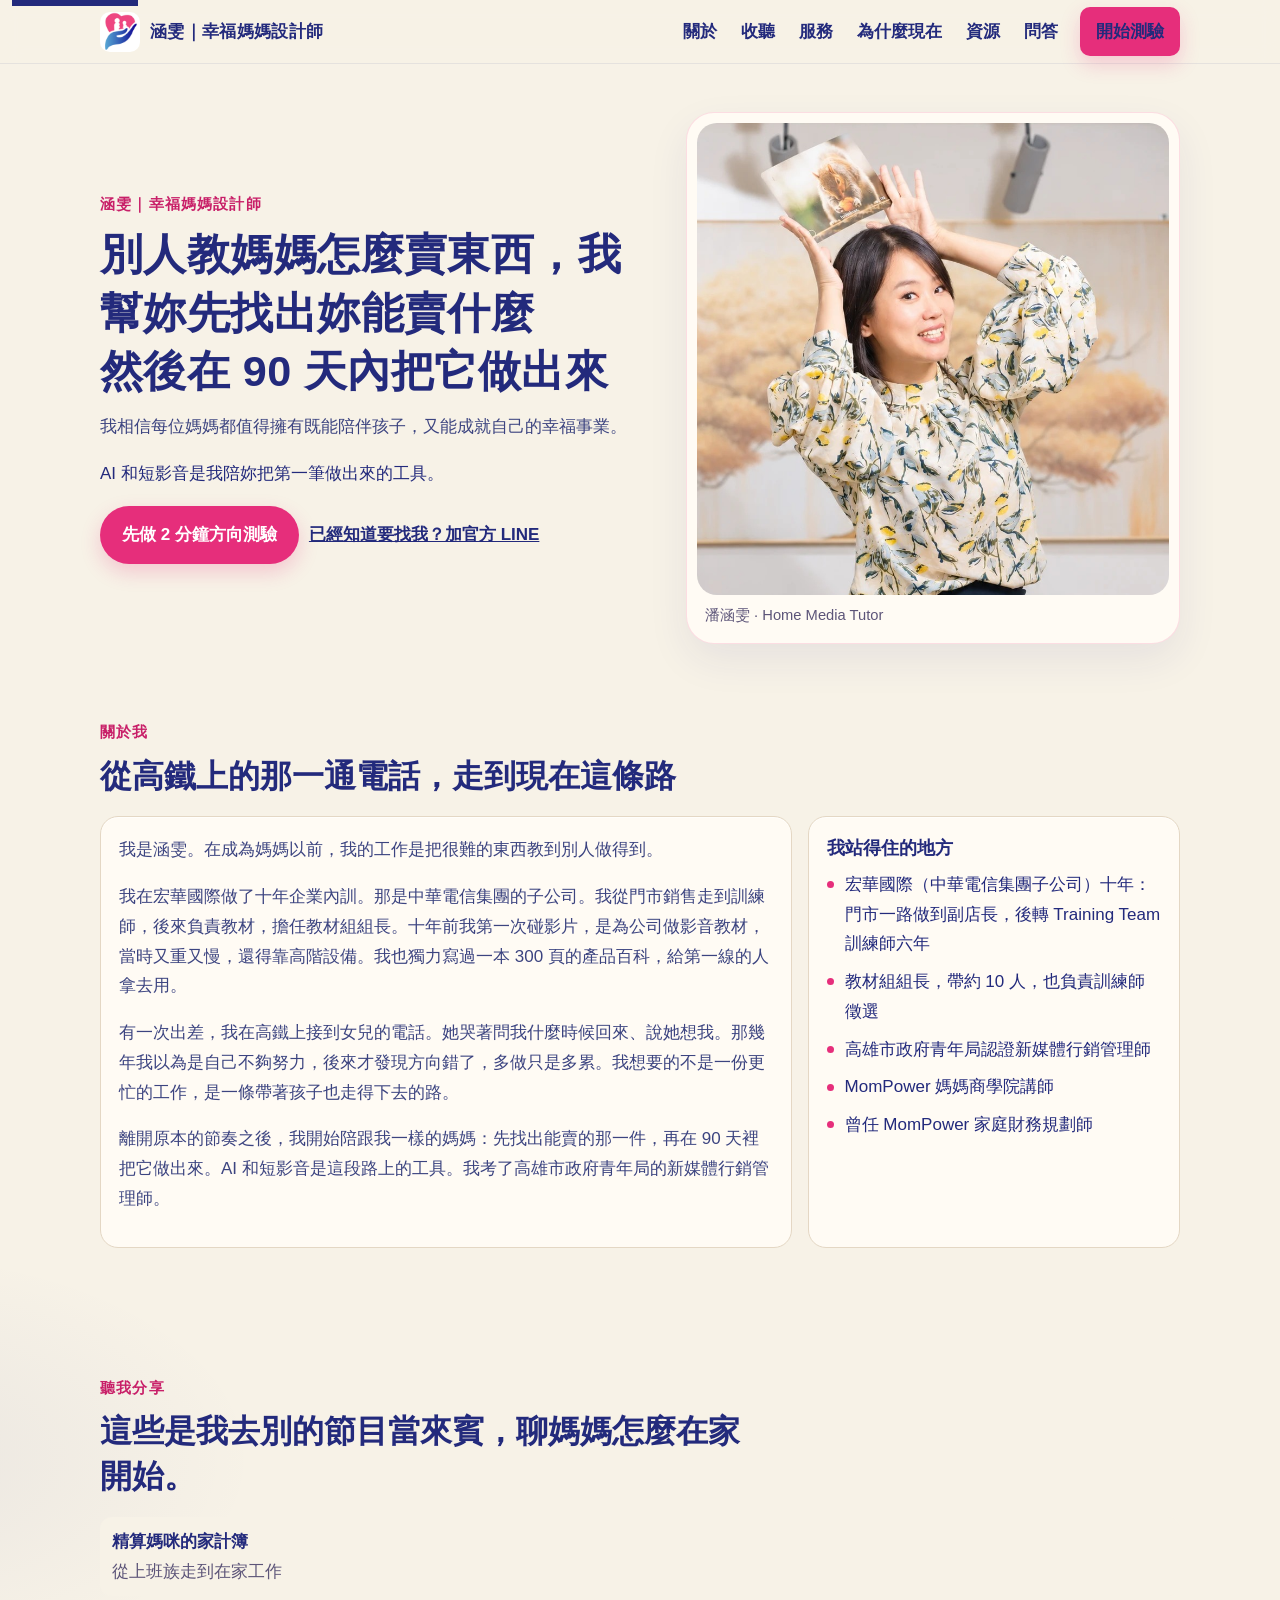
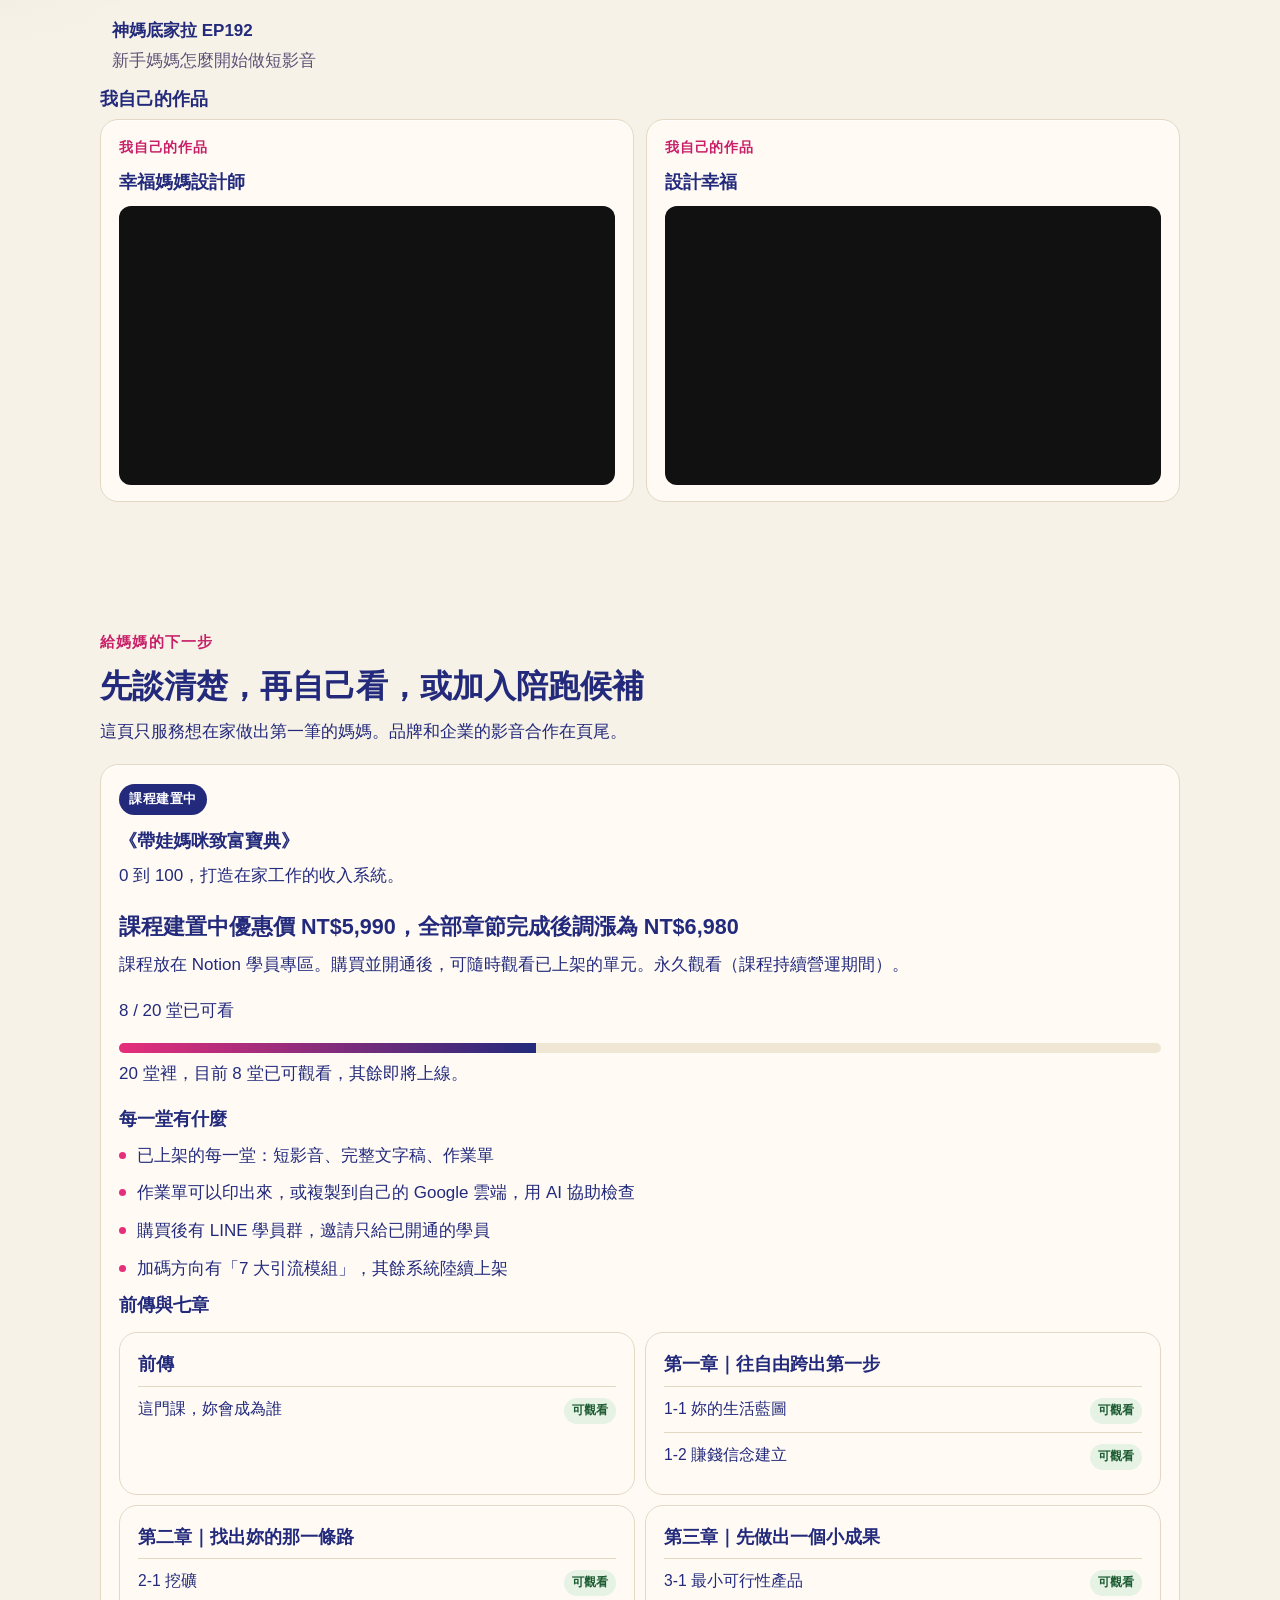
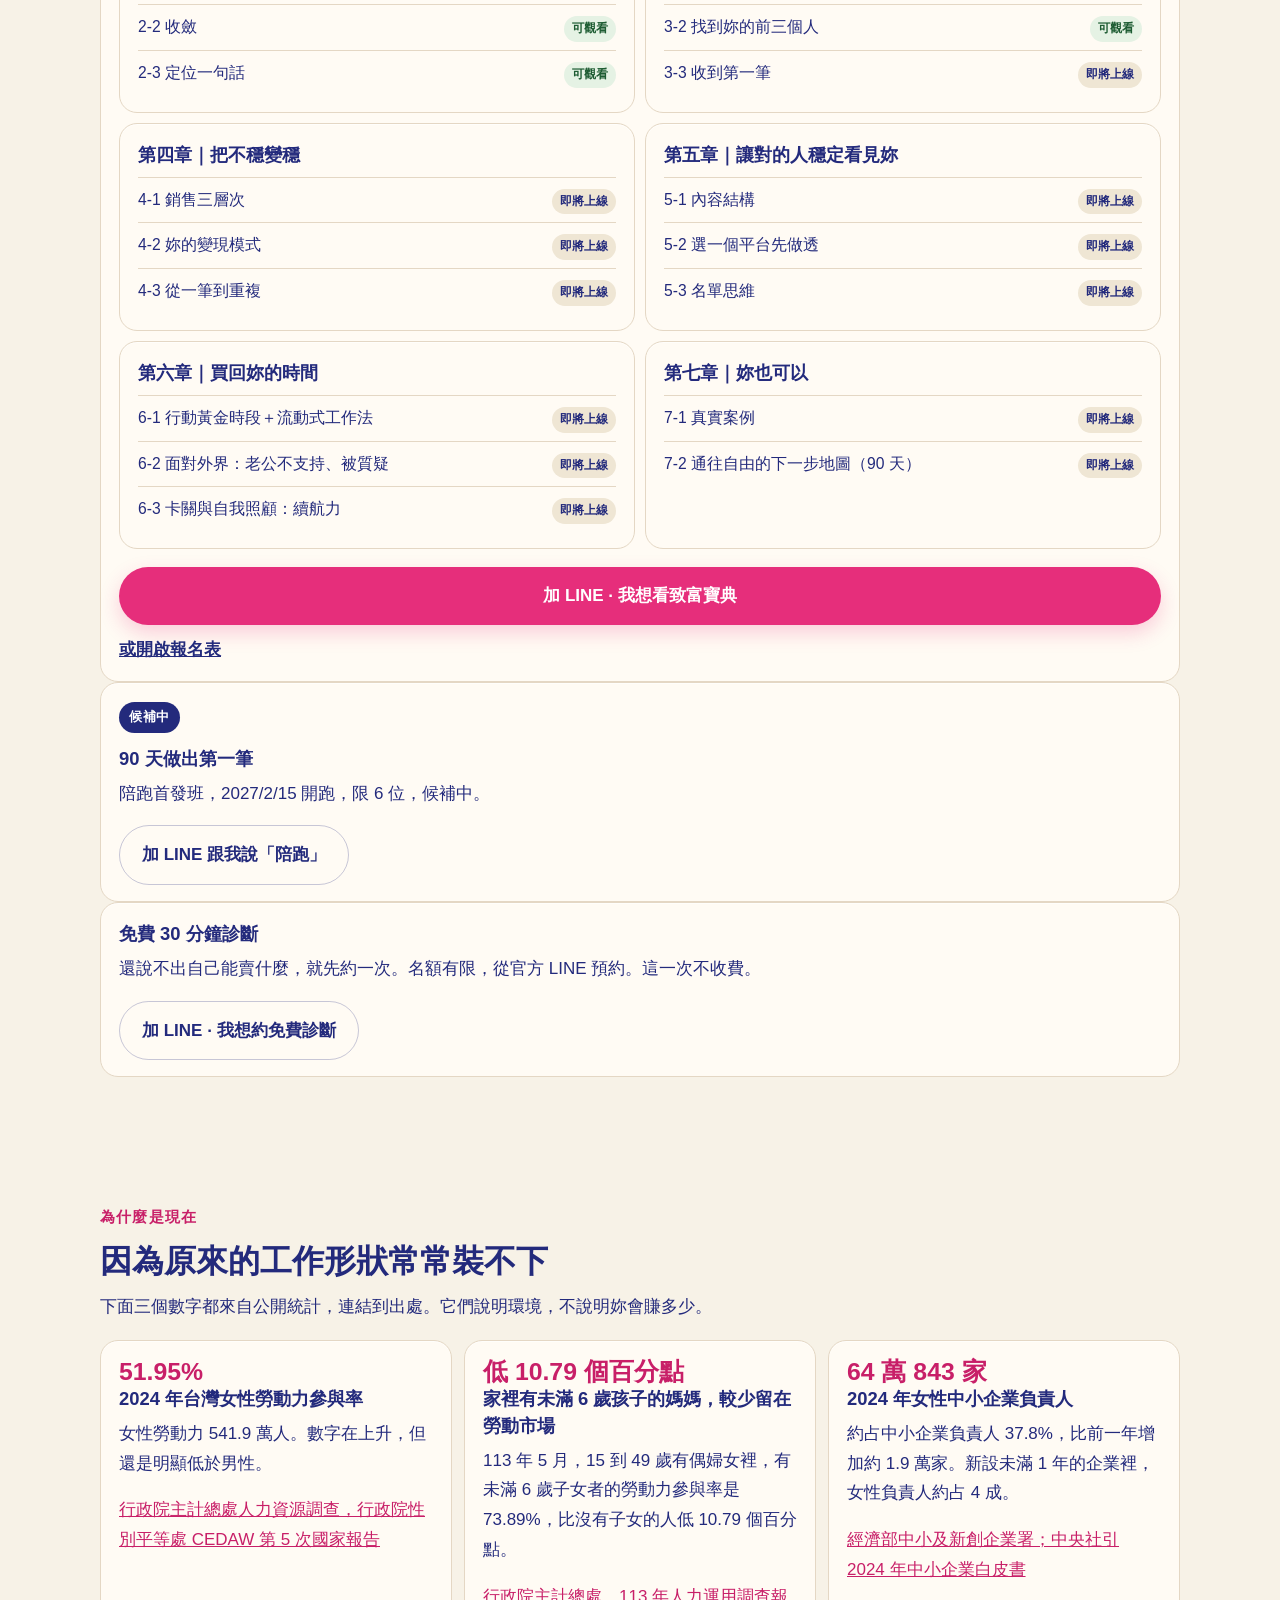
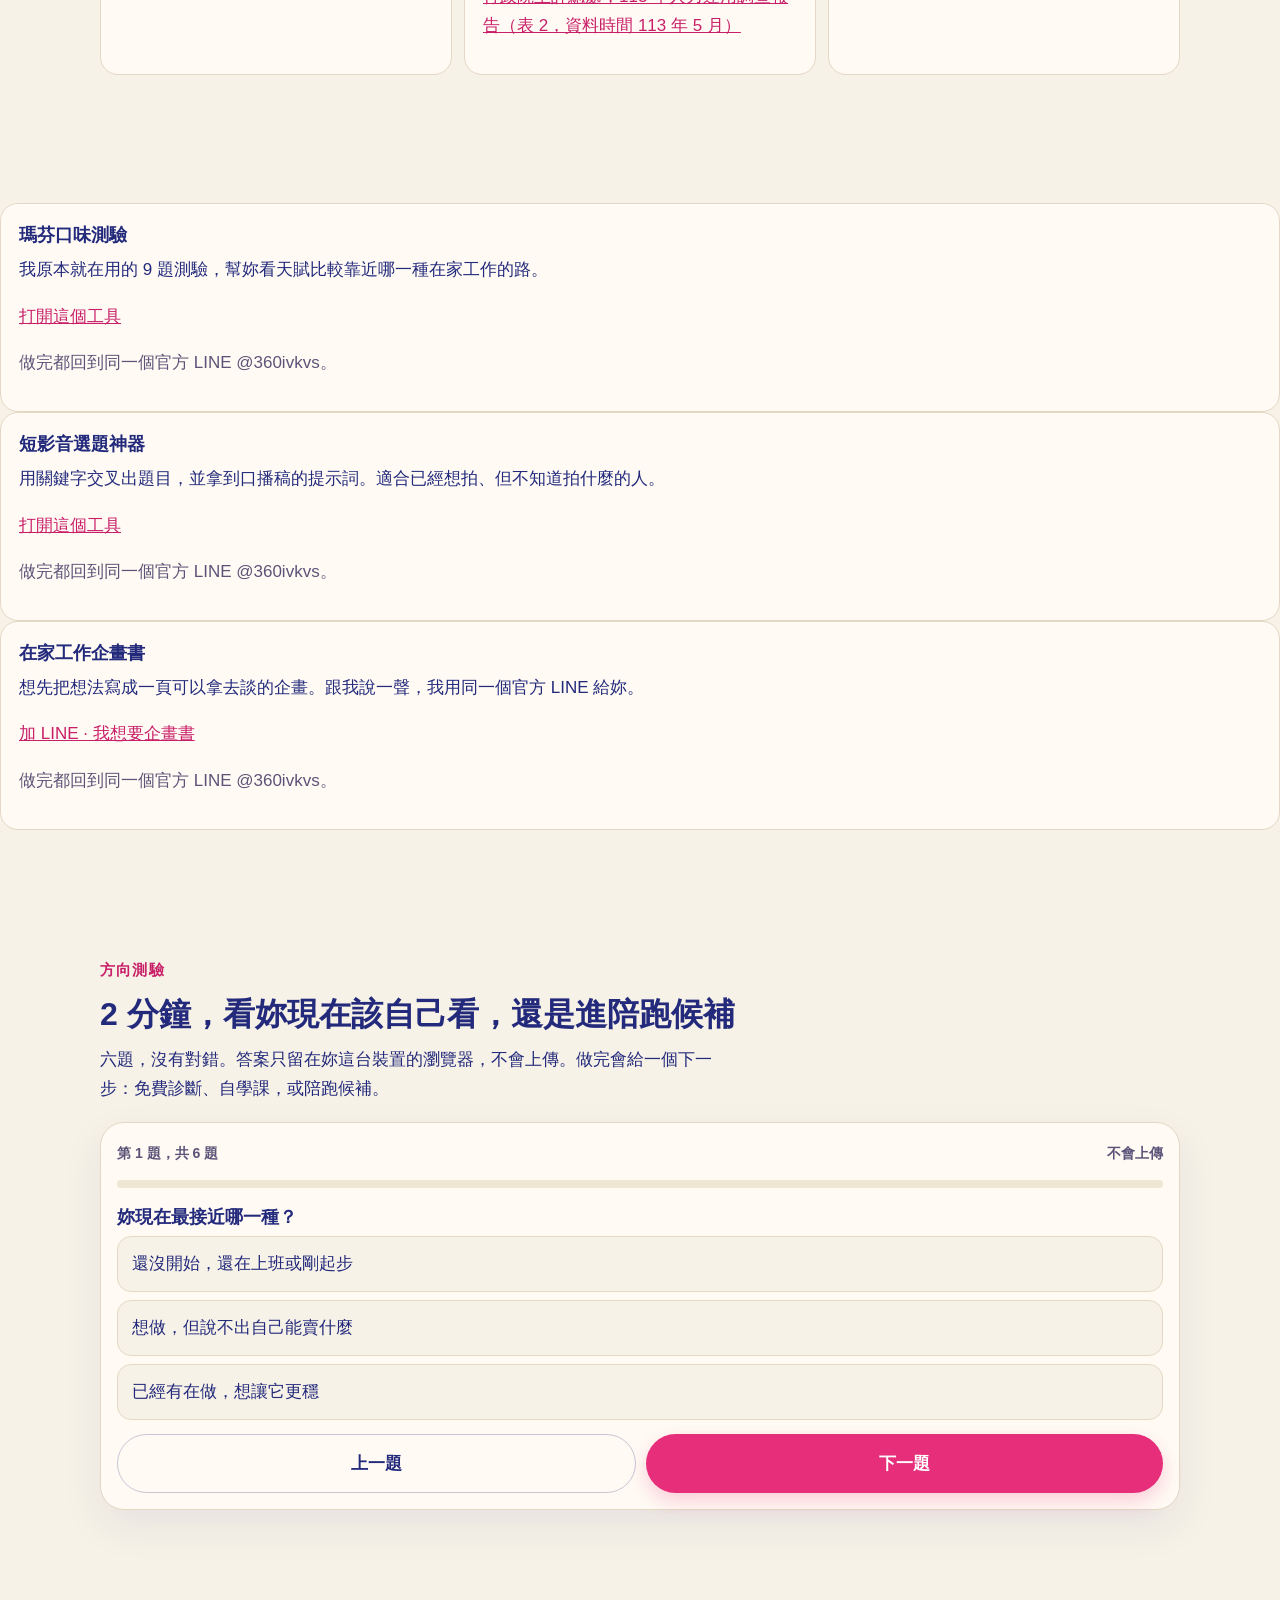
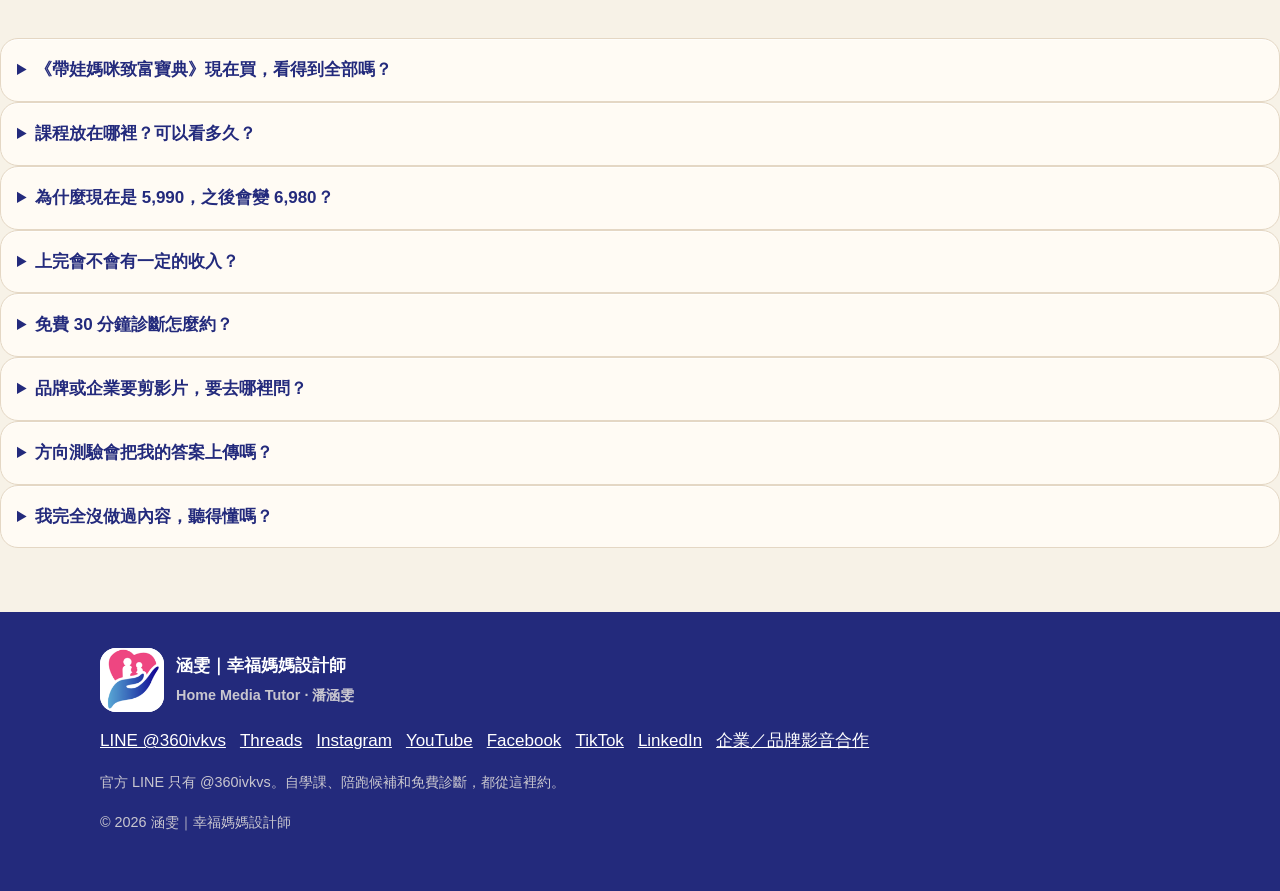
==== index.html @ 21fc1e80 "依涵雯 11/23 定稿修改首頁與 b2b 頁" ====
<!DOCTYPE html>
<html lang="zh-Hant-TW">
<head>
  <meta charset="UTF-8">
  <meta name="viewport" content="width=device-width, initial-scale=1">
  <title>涵雯｜幸福媽媽設計師 · Home Media Tutor</title>
  <meta name="description" content="別人教媽媽怎麼賣東西，我幫妳先找出妳能賣什麼，然後在 90 天內把它做出來。先做方向測驗，再加官方 LINE @360ivkvs。">
  <meta name="theme-color" content="#F7F2E7">
  <link rel="canonical" href="https://hanwen119.github.io/">
  <link rel="icon" href="./favicon.png" type="image/png">
  <link rel="preload" as="image" href="./photos/home-hero.jpg">
  <meta property="og:type" content="website">
  <meta property="og:locale" content="zh_TW">
  <meta property="og:url" content="https://hanwen119.github.io/">
  <meta property="og:title" content="涵雯｜幸福媽媽設計師">
  <meta property="og:description" content="別人教媽媽怎麼賣東西，我幫妳先找出妳能賣什麼，然後在 90 天內把它做出來。">
  <meta property="og:image" content="https://hanwen119.github.io/photos/home-hero.jpg">
  <meta name="twitter:card" content="summary_large_image">
  <meta name="twitter:title" content="涵雯｜幸福媽媽設計師">
  <meta name="twitter:description" content="幫媽媽找出能賣的那一件，並在 90 天內做出來。先做方向測驗。">
  <meta name="twitter:image" content="https://hanwen119.github.io/photos/home-hero.jpg">
  <script type="application/ld+json">
  {
    "@context": "https://schema.org",
    "@type": "Person",
    "name": "潘涵雯",
    "alternateName": ["涵雯", "幸福媽媽設計師", "Home Media Tutor"],
    "jobTitle": "幸福媽媽設計師",
        "description": "幫媽媽找出能賣的那一件，並在 90 天內做出來。",
    "url": "https://hanwen119.github.io/",
    "image": "https://hanwen119.github.io/photos/home-hero.jpg",
    "sameAs": [
      "https://www.threads.net/@homemediatutor",
      "https://www.instagram.com/hanwen119/",
      "https://www.youtube.com/@HomeMediaTutor",
      "https://www.facebook.com/hanwen119",
      "https://www.tiktok.com/@homemediatutor",
      "https://page.line.me/360ivkvs"
    ]
  }
  </script>
  <script type="module" crossorigin src="./assets/main-1123.js"></script>
  <link rel="stylesheet" crossorigin href="./assets/main-1123.css">
</head>
<body>
  <a class="skip" href="#content">跳到主要內容</a>
  <header class="site-header">
    <div class="wrap">
      <a class="brand" href="#top">
        <img src="./logo.png" alt="" width="40" height="40">
        <span>涵雯｜幸福媽媽設計師</span>
      </a>
      <button class="nav-toggle" type="button" aria-expanded="false" aria-controls="nav">選單</button>
      <nav class="nav" id="nav" aria-label="主要">
        <a href="#about">關於</a>
        <a href="#listen">收聽</a>
        <a href="#services">服務</a>
        <a href="#why">為什麼現在</a>
        <a href="#resources">資源</a>
        <a href="#faq">問答</a>
        <a class="btn" href="#quiz">開始測驗</a>
      </nav>
    </div>
  </header>

  <main id="content">
    <section class="hero" id="top">
      <div class="wrap hero-grid">
        <div>
          <p class="eyebrow">涵雯｜幸福媽媽設計師</p>
          <h1 data-bind="hero.lockedLine"><span class="h1-line">別人教媽媽怎麼賣東西，我幫妳先找出妳能賣什麼</span><span class="h1-line">然後在 90 天內把它做出來</span></h1>
          <p class="lede" data-bind="hero.subline">我相信每位媽媽都值得擁有既能陪伴孩子，又能成就自己的幸福事業。</p>
          <p data-bind="hero.support">AI 和短影音是我陪妳把第一筆做出來的工具。</p>
          <div class="hero-actions">
            <a class="btn" href="#quiz">先做 2 分鐘方向測驗</a>
            <a class="text-link" href="https://lin.ee/w7ZDO7f">已經知道要找我？加官方 LINE</a>
          </div>
        </div>
        <figure class="portrait-frame">
          <div class="portrait-crop"><img src="./photos/home-hero.jpg" width="1121" height="1403" alt="潘涵雯，穿花襯衫，笑著把卡片舉在頭上" fetchpriority="high"></div>
          <figcaption>潘涵雯 · Home Media Tutor</figcaption>
        </figure>
      </div>
    </section>

    <section id="about">
      <div class="wrap">
        <div class="section-head">
          <p class="eyebrow">關於我</p>
          <h2>從高鐵上的那一通電話，走到現在這條路</h2>
        </div>
        <div class="about-grid">
          <div class="card story">
            <p>我是涵雯。在成為媽媽以前，我的工作是把很難的東西教到別人做得到。</p>
            <p>我在宏華國際做了十年企業內訓。那是中華電信集團的子公司。我從門市銷售走到訓練師，後來負責教材，擔任教材組組長。十年前我第一次碰影片，是為公司做影音教材，當時又重又慢，還得靠高階設備。我也獨力寫過一本 300 頁的產品百科，給第一線的人拿去用。</p>
            <p>有一次出差，我在高鐵上接到女兒的電話。她哭著問我什麼時候回來、說她想我。那幾年我以為是自己不夠努力，後來才發現方向錯了，多做只是多累。我想要的不是一份更忙的工作，是一條帶著孩子也走得下去的路。</p>
            <p>離開原本的節奏之後，我開始陪跟我一樣的媽媽：先找出能賣的那一件，再在 90 天裡把它做出來。AI 和短影音是這段路上的工具。我考了高雄市政府青年局的新媒體行銷管理師。</p>
          </div>
          <aside class="card">
            <h3>我站得住的地方</h3>
            <ul class="credential-list">
              <li>宏華國際（中華電信集團子公司）十年：門市一路做到副店長，後轉 Training Team 訓練師六年</li>
              <li>教材組組長，帶約 10 人，也負責訓練師徵選</li>
              <li>高雄市政府青年局認證新媒體行銷管理師</li>
              <li>MomPower 媽媽商學院講師</li>
              <li>曾任 MomPower 家庭財務規劃師</li>
            </ul>
          </aside>
        </div>
      </div>
    </section>

    <section id="listen">
      <div class="wrap">
        <div class="section-head">
          <p class="eyebrow">聽我分享</p>
          <h2 data-bind="media.lead">這些是我去別的節目當來賓，聊媽媽怎麼在家開始。</h2>
        </div>
        <div class="podcasts" id="listen-list"></div>
        <h3>我自己的作品</h3>
        <div class="quotes" id="own-videos"></div>
      </div>
    </section>

    <section id="services">
      <div class="wrap">
        <div class="section-head">
          <p class="eyebrow">給媽媽的下一步</p>
          <h2>先談清楚，再自己看，或加入陪跑候補</h2>
          <p>這頁只服務想在家做出第一筆的媽媽。品牌和企業的影音合作在頁尾。</p>
        </div>
        <div class="offers">
          <article class="offer" id="course">
            <p class="price-flag">課程建置中</p>
            <h3>《帶娃媽咪致富寶典》</h3>
            <p>0 到 100，打造在家工作的收入系統。</p>
            <p class="price" data-bind="course.priceNote">課程建置中優惠價 NT$5,990，全部章節完成後調漲為 NT$6,980</p>
            <p data-bind="course.delivery">課程放在 Notion 學員專區。購買並開通後，可隨時觀看已上架的單元。永久觀看（課程持續營運期間）。</p>
            <p data-progress-label>8 / 20 堂已可看</p>
            <div class="meter" aria-hidden="true"><span data-meter style="width:40%"></span></div>
            <p data-bind="course.progress">20 堂裡，目前 8 堂已可觀看，其餘即將上線。</p>
            <h3>每一堂有什麼</h3>
            <ul class="include-list" id="includes">
              <li>已上架的每一堂：短影音、完整文字稿、作業單</li>
              <li>作業單可以印出來，或複製到自己的 Google 雲端，用 AI 協助檢查</li>
              <li>購買後有 LINE 學員群，邀請只給已開通的學員</li>
              <li>加碼方向有「7 大引流模組」，其餘系統陸續上架</li>
            </ul>
            <h3>前傳與七章</h3>
            <div class="chapters" id="chapters"></div>
            <div class="stack">
              <a class="btn" id="course-buy" href="https://lin.ee/w7ZDO7f">加 LINE，跟我說「我想看致富寶典」</a>
              <a class="text-link" id="course-alt" href="https://docs.google.com/forms/d/e/1FAIpQLSek1wkaHJY-XT0y6FKBOaPRMRq6BW9n82QVJjo2J4FLcgoI0w/viewform" target="_blank" rel="noopener noreferrer">或開啟報名表</a>
            </div>
          </article>

          <div id="coaching-slot" hidden></div>
          <article class="offer" id="diagnosis">
            <h3>免費 30 分鐘診斷</h3>
            <p>還說不出自己能賣什麼，就先約一次。名額有限，從官方 LINE 預約。這一次不收費。</p>
            <a class="btn ghost" data-line-prompt="我想約免費診斷" data-line-text="label" href="https://lin.ee/w7ZDO7f">加 LINE，跟我說「我想約免費診斷」</a>
          </article>
        </div>

      </div>
    </section>

    <section id="why">
      <div class="wrap">
        <div class="section-head">
          <p class="eyebrow">為什麼是現在</p>
          <h2>因為原來的工作形狀常常裝不下</h2>
          <p>下面三個數字都來自公開統計，連結到出處。它們說明環境，不說明妳會賺多少。</p>
        </div>
        <div class="stats" id="stats"></div>
      </div>
    </section>

    <section id="resources">
      <div class="wrap">
        <div class="section-head">
          <p class="eyebrow">免費資源</p>
          <p>瑪芬測驗、選題神器和企畫書都可以用。做完都回到同一個官方 LINE @360ivkvs。</p>
        </div>
        <div class="resources" id="resources"></div>
      </div>
    </section>

    <section id="quiz">
      <div class="wrap">
        <div class="section-head">
          <p class="eyebrow">方向測驗</p>
          <h2>2 分鐘，看妳現在該自己看，還是進陪跑候補</h2>
          <p>六題，沒有對錯。答案只留在妳這台裝置的瀏覽器，不會上傳。做完會給一個下一步：免費診斷、自學課，或陪跑候補。</p>
        </div>
        <div class="quiz-card" id="quiz-app" aria-live="polite"></div>
      </div>
    </section>

    <section id="faq">
      <div class="wrap">
        <div class="section-head">
          <p class="eyebrow">問答</p>
          <h2>先把容易誤會的地方講清楚</h2>
        </div>
        <div class="grid" id="faq"></div>
      </div>
    </section>
  </main>

  <footer class="site-footer">
    <div class="wrap">
      <a class="footer-brand" href="#top">
        <img src="./logo.png" alt="Home Media Tutor 標誌" width="64" height="64">
        <span>涵雯｜幸福媽媽設計師<br><span class="fine">Home Media Tutor · 潘涵雯</span></span>
      </a>
      <div class="socials">
        <a href="https://lin.ee/w7ZDO7f">LINE @360ivkvs</a>
        <a href="https://www.threads.net/@homemediatutor">Threads</a>
        <a href="https://www.instagram.com/hanwen119/">Instagram</a>
        <a href="https://www.youtube.com/@HomeMediaTutor">YouTube</a>
        <a href="https://www.facebook.com/hanwen119">Facebook</a>
        <a href="https://www.tiktok.com/@homemediatutor">TikTok</a>
        <a href="https://www.linkedin.com/in/%E6%B6%B5%E9%9B%AF-%E6%BD%98-6135a2184">LinkedIn</a>
        <a href="./b2b.html">企業／品牌影音合作</a>
      </div>
      <p class="fine">官方 LINE 只有 @360ivkvs。自學課、陪跑候補和免費診斷，都從這裡約。</p>
      <p class="fine">© <span id="year">2026</span> 涵雯｜幸福媽媽設計師</p>
    </div>
  </footer>

  <div class="dock" hidden>
    <a class="btn full" href="#quiz">先做 2 分鐘方向測驗</a>
    <a class="mini text-link" href="https://lin.ee/w7ZDO7f">或直接加官方 LINE</a>
  </div>
</body>
</html>
---- assets/main-1123.css ----
:root {
  --bg: #f7f2e7;
  --bg-deep: #efe6d4;
  --card: #fffbf4;
  --ink: #232a7c;
  --ink-soft: #3c4480;
  --muted: #5c5478;
  --pink: #e62e7b;
  --pink-deep: #c81f68;
  --blush: #f8e4ec;
  --line: #e4d7c4;
  --navy: #232a7c;
  --white: #fffdf9;
  --shadow: 0 16px 40px rgba(35, 42, 124, 0.08);
  --radius: 18px;
  --header: 64px;
  --max: 1080px;
  --font:
    "PingFang TC", "PingFang SC", "Noto Sans TC", "Noto Sans CJK TC",
    "Microsoft JhengHei", "Heiti TC", "Source Han Sans TC", sans-serif;
}
*,
*:before,
*:after {
  box-sizing: border-box;
}
html {
  scroll-behavior: smooth;
}
body {
  margin: 0;
  background:
    radial-gradient(
      900px 420px at 100% -10%,
      rgba(230, 46, 123, 0.09),
      transparent 60%
    ),
    radial-gradient(
      700px 380px at -10% 20%,
      rgba(35, 42, 124, 0.06),
      transparent 55%
    ),
    var(--bg);
  color: var(--ink);
  font-family: var(--font);
  font-size: 17px;
  line-height: 1.75;
  text-rendering: optimizeLegibility;
}
body.nav-open {
  overflow: hidden;
}
img {
  max-width: 100%;
  display: block;
}
a {
  color: var(--pink-deep);
}
a:hover {
  color: var(--navy);
}
:focus-visible {
  outline: 3px solid var(--navy);
  outline-offset: 3px;
}
.skip {
  position: absolute;
  left: 12px;
  top: -40px;
  background: var(--navy);
  color: #fff;
  padding: 8px 12px;
  z-index: 20;
}
.skip:focus {
  top: 12px;
}
.wrap {
  width: min(var(--max), calc(100% - 32px));
  margin: 0 auto;
}
.site-header {
  position: sticky;
  top: 0;
  z-index: 10;
  height: var(--header);
  display: flex;
  align-items: center;
  background: #f7f2e7eb;
  -webkit-backdrop-filter: blur(10px);
  backdrop-filter: blur(10px);
  border-bottom: 1px solid rgba(35, 42, 124, 0.08);
}
.site-header .wrap {
  display: flex;
  align-items: center;
  gap: 16px;
  width: min(var(--max), calc(100% - 32px));
}
.site-header .wrap > .btn {
  margin-left: auto;
}
.brand {
  display: flex;
  align-items: center;
  gap: 10px;
  color: var(--navy);
  text-decoration: none;
  font-weight: 700;
  letter-spacing: 0.02em;
  min-width: 0;
}
.brand img {
  width: 40px;
  height: 40px;
  border-radius: 10px;
  flex: none;
}
.brand span {
  white-space: nowrap;
  overflow: hidden;
  text-overflow: ellipsis;
}
.nav-toggle {
  margin-left: auto;
  border: 1px solid var(--line);
  background: var(--card);
  color: var(--navy);
  font: inherit;
  font-weight: 700;
  border-radius: 999px;
  padding: 8px 14px;
}
.nav {
  display: none;
  position: absolute;
  top: var(--header);
  left: 0;
  right: 0;
  background: var(--bg);
  border-bottom: 1px solid var(--line);
  padding: 8px 16px 18px;
}
.nav.is-open {
  display: grid;
  gap: 4px;
}
.nav a {
  color: var(--navy);
  text-decoration: none;
  font-weight: 600;
  padding: 10px 8px;
  border-radius: 10px;
}
.nav a:hover {
  background: var(--blush);
  color: var(--navy);
}
.nav .btn {
  margin-top: 8px;
  text-align: center;
}
h1,
h2,
h3,
p {
  margin-top: 0;
}
h1 {
  font-size: clamp(1.7rem, 4.6vw, 2.7rem);
  line-height: 1.35;
  letter-spacing: 0.01em;
  font-weight: 750;
  margin-bottom: 12px;
}
h2 {
  font-size: clamp(1.45rem, 3vw, 2rem);
  line-height: 1.4;
  margin-bottom: 8px;
}
h3 {
  font-size: 1.15rem;
  line-height: 1.45;
  margin-bottom: 6px;
}
.eyebrow {
  margin: 0 0 8px;
  color: var(--pink-deep);
  font-weight: 700;
  letter-spacing: 0.08em;
  font-size: 0.92rem;
}
.lede {
  font-size: 1.05rem;
  color: var(--ink-soft);
}
.muted {
  color: var(--muted);
}
.hero {
  padding: 28px 0 12px;
}
.hero-grid {
  display: grid;
  gap: 22px;
}
.portrait-frame {
  margin: 0;
  background: var(--card);
  border-radius: 28px;
  padding: 10px;
  box-shadow: var(--shadow);
  border: 1px solid rgba(230, 46, 123, 0.15);
}
.portrait-frame {
  order: -1;
}
.portrait-crop {
  position: relative;
  width: 100%;
  aspect-ratio: 1 / 1;
  overflow: hidden;
  border-radius: 20px;
}
.portrait-crop img {
  position: absolute;
  max-width: none;
  width: 128.85%;
  height: auto;
  left: -18.62%;
  top: -14.37%;
}
.portrait-frame figcaption {
  padding: 8px 8px 4px;
  color: var(--muted);
  font-size: 0.92rem;
}
.btn {
  display: inline-flex;
  justify-content: center;
  align-items: center;
  gap: 8px;
  background: var(--pink);
  color: #fff;
  text-decoration: none;
  border: 0;
  border-radius: 999px;
  padding: 14px 22px;
  font: inherit;
  font-weight: 750;
  cursor: pointer;
  box-shadow: 0 8px 20px #e62e7b38;
}
.btn:hover {
  background: var(--navy);
  color: #fff;
}
.btn.navy {
  background: var(--navy);
  box-shadow: 0 8px 20px #232a7c29;
}
.btn.navy:hover {
  background: var(--pink);
}
.btn.ghost {
  background: transparent;
  color: var(--navy);
  box-shadow: none;
  border: 1.5px solid rgba(35, 42, 124, 0.25);
}
.btn.ghost:hover {
  background: #fff;
  color: var(--navy);
}
.btn.full {
  width: 100%;
}
.hero-actions,
.stack {
  display: grid;
  gap: 10px;
  margin-top: 18px;
}
.text-link {
  color: var(--navy);
  font-weight: 650;
}
section {
  padding: 42px 0;
}
.section-head {
  margin-bottom: 18px;
  max-width: 40rem;
}
.card,
.quote,
.stat,
.offer,
.chapter,
.resource,
details {
  background: var(--card);
  border: 1px solid var(--line);
  border-radius: var(--radius);
  box-shadow: 0 1px #ffffffb3 inset;
}
.card,
.offer,
.resource,
.chapter {
  padding: 18px 18px 16px;
}
.grid {
  display: grid;
  gap: 14px;
}
.story p {
  color: var(--ink-soft);
}
.credential-list,
.include-list {
  margin: 0;
  padding: 0;
  list-style: none;
}
.credential-list li,
.include-list li {
  position: relative;
  padding-left: 18px;
  margin: 8px 0;
}
.credential-list li:before,
.include-list li:before {
  content: "";
  width: 7px;
  height: 7px;
  border-radius: 50%;
  background: var(--pink);
  position: absolute;
  left: 0;
  top: 0.65em;
}
.note {
  background: var(--blush);
  border-radius: 14px;
  padding: 14px 16px;
  color: var(--ink);
}
.note strong {
  color: var(--navy);
}
.podcasts {
  display: grid;
  gap: 10px;
  margin-top: 12px;
}
.podcasts a {
  display: block;
  text-decoration: none;
  background: var(--bg);
  border-radius: 12px;
  padding: 10px 12px;
  color: var(--navy);
  font-weight: 700;
}
.podcasts a span {
  display: block;
  font-weight: 500;
  color: var(--muted);
}
.price-flag {
  display: inline-block;
  background: var(--navy);
  color: #fff;
  border-radius: 999px;
  padding: 4px 10px;
  font-size: 0.82rem;
  font-weight: 700;
  letter-spacing: 0.04em;
}
.price {
  font-size: 1.35rem;
  font-weight: 750;
  margin: 10px 0 4px;
}
.price s {
  color: var(--muted);
  font-size: 0.95rem;
  font-weight: 600;
  margin-left: 6px;
}
.meter {
  height: 10px;
  background: var(--bg-deep);
  border-radius: 999px;
  overflow: hidden;
  margin: 10px 0 6px;
}
.meter span {
  display: block;
  height: 100%;
  width: 40%;
  background: linear-gradient(90deg, var(--pink), var(--navy));
}
.chapter-map {
  margin: 8px 0 12px;
  padding: 0;
  list-style: none;
  display: grid;
  gap: 8px;
}
.chapter-map li {
  background: var(--bg);
  border-radius: 12px;
  padding: 10px 12px 10px 44px;
  position: relative;
  font-weight: 650;
}
.chapter-map li:before {
  counter-increment: map;
  content: counter(map);
  position: absolute;
  left: 10px;
  top: 10px;
  width: 24px;
  height: 24px;
  border-radius: 50%;
  background: var(--navy);
  color: #fff;
  font-size: 0.8rem;
  display: grid;
  place-items: center;
}
.chapter-map {
  counter-reset: map;
}
.lesson-list {
  list-style: none;
  margin: 8px 0 0;
  padding: 0;
}
.chapters {
  display: grid;
  gap: 10px;
  margin-top: 14px;
}
.chapter h3 {
  margin-bottom: 4px;
}
.lesson {
  display: flex;
  justify-content: space-between;
  gap: 10px;
  align-items: baseline;
  padding: 8px 0;
  border-top: 1px solid var(--line);
  font-size: 0.98rem;
}
.lesson > span:first-child {
  min-width: 0;
}
.badge {
  flex: none;
  font-size: 0.78rem;
  font-weight: 750;
  border-radius: 999px;
  padding: 2px 8px;
}
.badge.live {
  background: #e5f2e4;
  color: #1d5c32;
}
.badge.soon {
  background: var(--bg-deep);
  color: var(--navy);
}
.section-cta {
  margin-top: 22px;
  padding-top: 8px;
}
.section-cta p {
  margin-bottom: 8px;
}
.stats {
  display: grid;
  gap: 12px;
}
.stat {
  padding: 16px 18px;
}
.stat .figure {
  font-size: 1.55rem;
  font-weight: 750;
  color: var(--pink-deep);
  line-height: 1.2;
}
.quotes {
  display: grid;
  gap: 12px;
}
.quote {
  padding: 16px 18px;
  margin: 0;
}
.quote p {
  margin: 0 0 10px;
}
.quote footer {
  color: var(--muted);
  font-size: 0.92rem;
}
.quote a {
  font-weight: 650;
}
.player {
  margin-top: 10px;
  border-radius: 12px;
  overflow: hidden;
  background: #111;
  aspect-ratio: 16 / 9;
}
.player iframe,
.player video {
  width: 100%;
  height: 100%;
  border: 0;
}
.quiz-card {
  background: var(--card);
  border: 1px solid var(--line);
  border-radius: 24px;
  padding: 18px 16px 16px;
  box-shadow: var(--shadow);
}
.progress-label {
  display: flex;
  justify-content: space-between;
  font-size: 0.88rem;
  font-weight: 700;
  color: var(--muted);
}
.track {
  height: 8px;
  background: var(--bg-deep);
  border-radius: 99px;
  margin: 8px 0 16px;
  overflow: hidden;
}
.track span {
  display: block;
  height: 100%;
  background: var(--pink-deep);
  width: 0;
}
.options {
  display: grid;
  gap: 8px;
}
.option {
  text-align: left;
  font: inherit;
  color: var(--navy);
  background: var(--bg);
  border: 1.5px solid var(--line);
  border-radius: 14px;
  padding: 12px 14px;
  cursor: pointer;
}
.option[aria-checked="true"],
.option.selected {
  border-color: var(--pink-deep);
  background: var(--blush);
}
.quiz-nav {
  display: flex;
  gap: 10px;
  margin-top: 14px;
}
.quiz-nav .btn {
  flex: 1;
}
.result-kicker {
  color: var(--pink-deep);
  font-weight: 750;
  letter-spacing: 0.06em;
  font-size: 0.85rem;
}
.form {
  display: grid;
  gap: 8px;
  margin-top: 14px;
}
label {
  font-weight: 700;
  font-size: 0.92rem;
}
input[type="text"],
input[type="email"] {
  font: inherit;
  padding: 12px;
  border-radius: 12px;
  border: 1.5px solid var(--line);
  background: #fff;
  color: var(--ink);
  width: 100%;
}
.form-note {
  font-size: 0.88rem;
  color: var(--muted);
}
details {
  padding: 4px 16px;
}
summary {
  cursor: pointer;
  font-weight: 750;
  padding: 12px 0;
  color: var(--navy);
}
details p {
  margin-top: 0;
  color: var(--ink-soft);
}
.site-footer {
  background: var(--navy);
  color: #f7f2e7;
  padding: 36px 0 96px;
}
.site-footer a {
  color: #fff;
}
.footer-brand {
  display: flex;
  gap: 12px;
  align-items: center;
  color: #fff;
  text-decoration: none;
  font-weight: 750;
}
.footer-brand img {
  width: 64px;
  height: 64px;
  border-radius: 16px;
  background: #fff;
}
.footer-links,
.socials {
  display: flex;
  flex-wrap: wrap;
  gap: 10px 14px;
  margin: 14px 0;
}
.fine {
  color: #f7f2e7c7;
  font-size: 0.9rem;
}
.dock[hidden] {
  display: none !important;
}
.dock {
  position: fixed;
  left: 0;
  right: 0;
  bottom: 0;
  z-index: 9;
  display: grid;
  gap: 4px;
  padding: 10px 16px calc(10px + env(safe-area-inset-bottom));
  background: #f7f2e7f5;
  border-top: 1px solid var(--line);
}
.dock .mini {
  text-align: center;
  font-size: 0.85rem;
}
@media (max-width: 759px) {
  body {
    padding-bottom: 108px;
  }
}
@media (min-width: 760px) {
  .portrait-frame {
    order: 0;
  }
  .nav-toggle {
    display: none;
  }
  .nav {
    display: flex;
    position: static;
    background: transparent;
    border: 0;
    padding: 0;
    margin-left: auto;
    align-items: center;
    gap: 4px;
  }
  .nav a {
    padding: 8px 10px;
  }
  .nav .btn {
    margin: 0 0 0 8px;
    padding: 10px 16px;
  }
  .hero {
    padding-top: 48px;
  }
  .hero-grid {
    grid-template-columns: 1.05fr 0.95fr;
    align-items: center;
    gap: 40px;
  }
  .hero-actions {
    grid-template-columns: auto auto;
    justify-content: start;
    align-items: center;
  }
  .offers,
  .stats,
  .quotes,
  .resources,
  .chapters {
    grid-template-columns: 1fr 1fr;
  }
  #course {
    grid-column: 1 / -1;
  }
  .chapters {
    grid-template-columns: 1fr 1fr;
  }
  .about-grid {
    display: grid;
    grid-template-columns: 1.3fr 0.7fr;
    gap: 16px;
  }
  .dock {
    display: none;
  }
  .site-footer {
    padding-bottom: 42px;
  }
  section {
    padding: 64px 0;
  }
}
@media (min-width: 1040px) {
  .stats {
    grid-template-columns: 1fr 1fr 1fr;
  }
  .offers {
    grid-template-columns: 1fr 1fr;
  }
}
@media (prefers-reduced-motion: reduce) {
  html {
    scroll-behavior: auto;
  }
  * {
    transition: none !important;
  }
}

.h1-line {
  display: block;
}
.b2b-head {
  display: grid;
  gap: 18px;
}
.b2b-photo {
  margin: 0;
  order: -1;
}
.b2b-photo img {
  width: 100%;
  aspect-ratio: 4 / 5;
  height: auto;
  object-fit: cover;
  object-position: center 18%;
  border-radius: 20px;
}
.b2b-cred {
  font-weight: 750;
  color: var(--navy);
}
.steps {
  list-style: none;
  padding: 0;
  margin: 12px 0 0;
  display: grid;
  gap: 12px;
}
.step {
  display: flex;
  gap: 12px;
  align-items: flex-start;
  background: var(--bg);
  border: 1px solid var(--line);
  border-radius: 14px;
  padding: 12px 14px;
}
.step-no {
  flex: none;
  width: 28px;
  height: 28px;
  border-radius: 50%;
  display: inline-flex;
  align-items: center;
  justify-content: center;
  background: var(--navy);
  color: #fff;
  font-weight: 750;
}
.step .include-list {
  margin: 8px 0 0;
}
.b2b-portfolio[hidden] {
  display: none !important;
}
@media (min-width: 760px) {
  .b2b-head {
    grid-template-columns: 1.3fr 0.7fr;
    align-items: center;
    gap: 32px;
  }
  .b2b-photo {
    order: 0;
  }
}
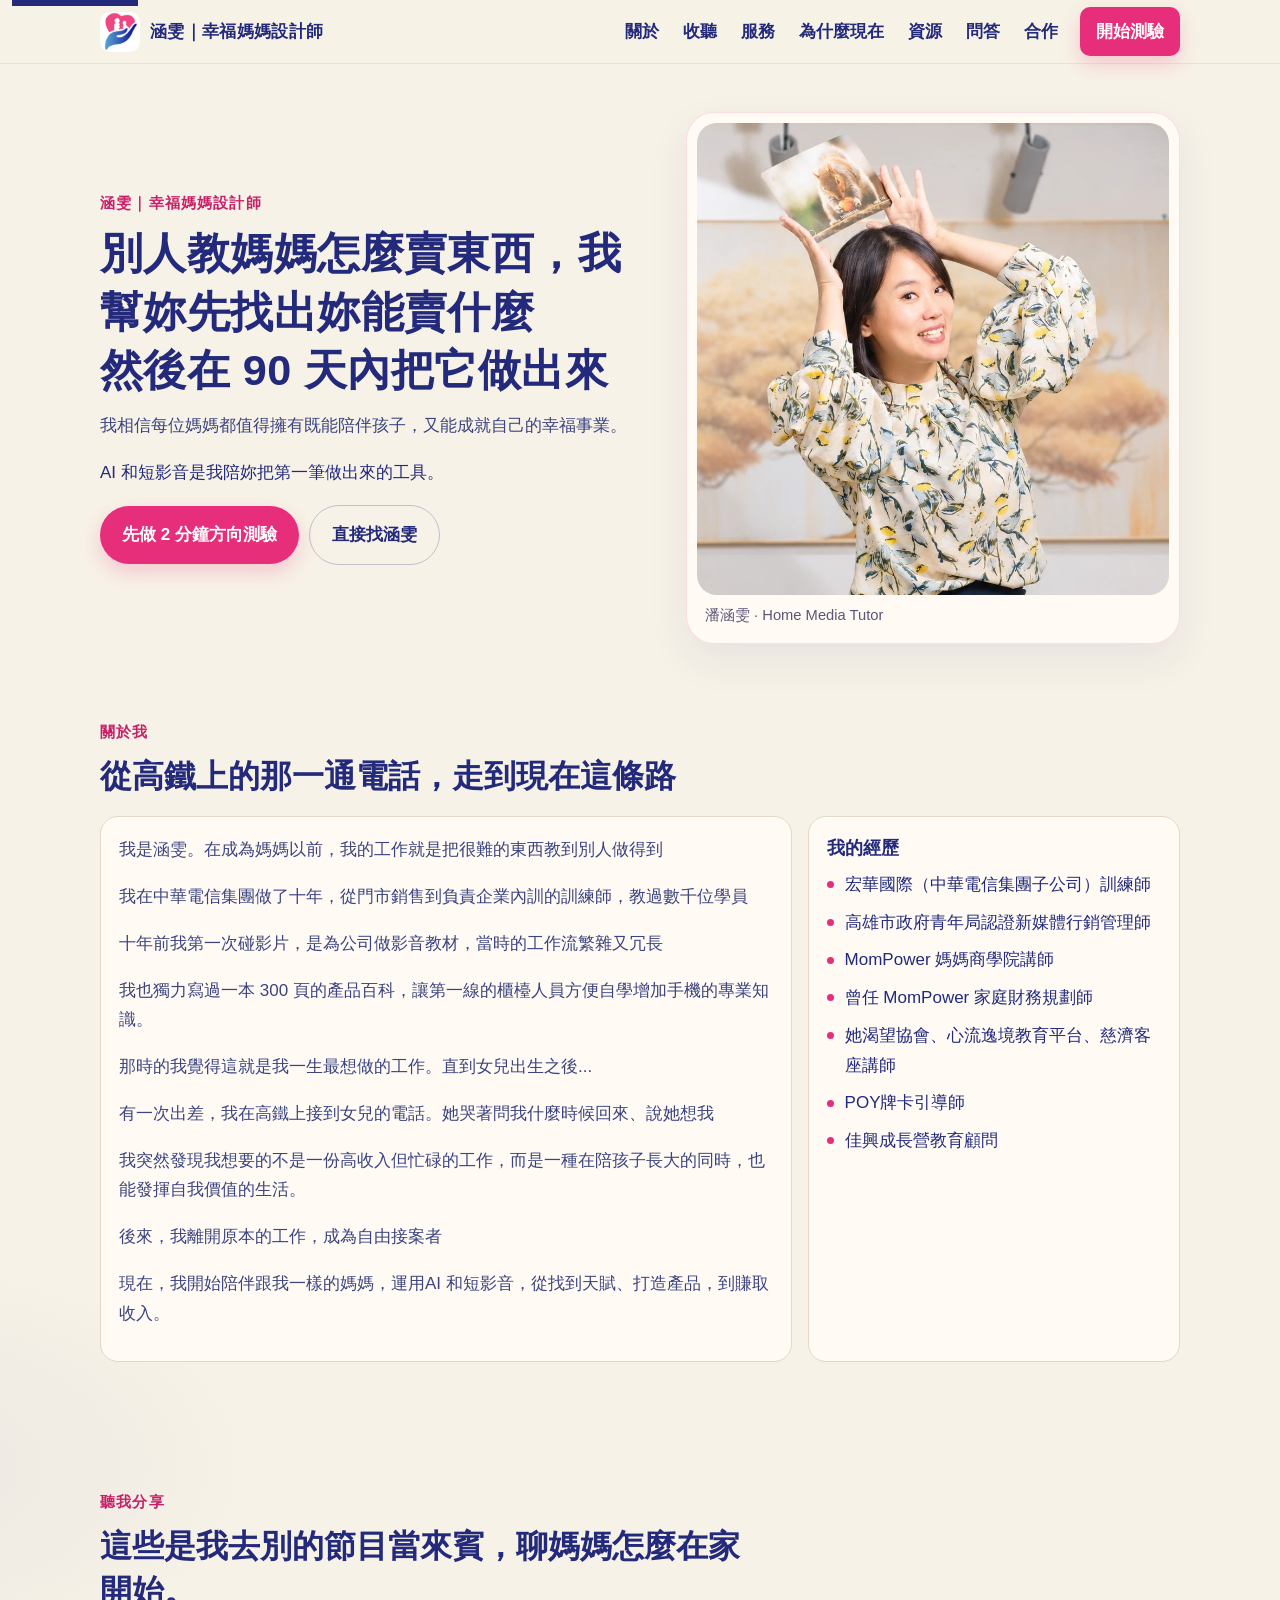
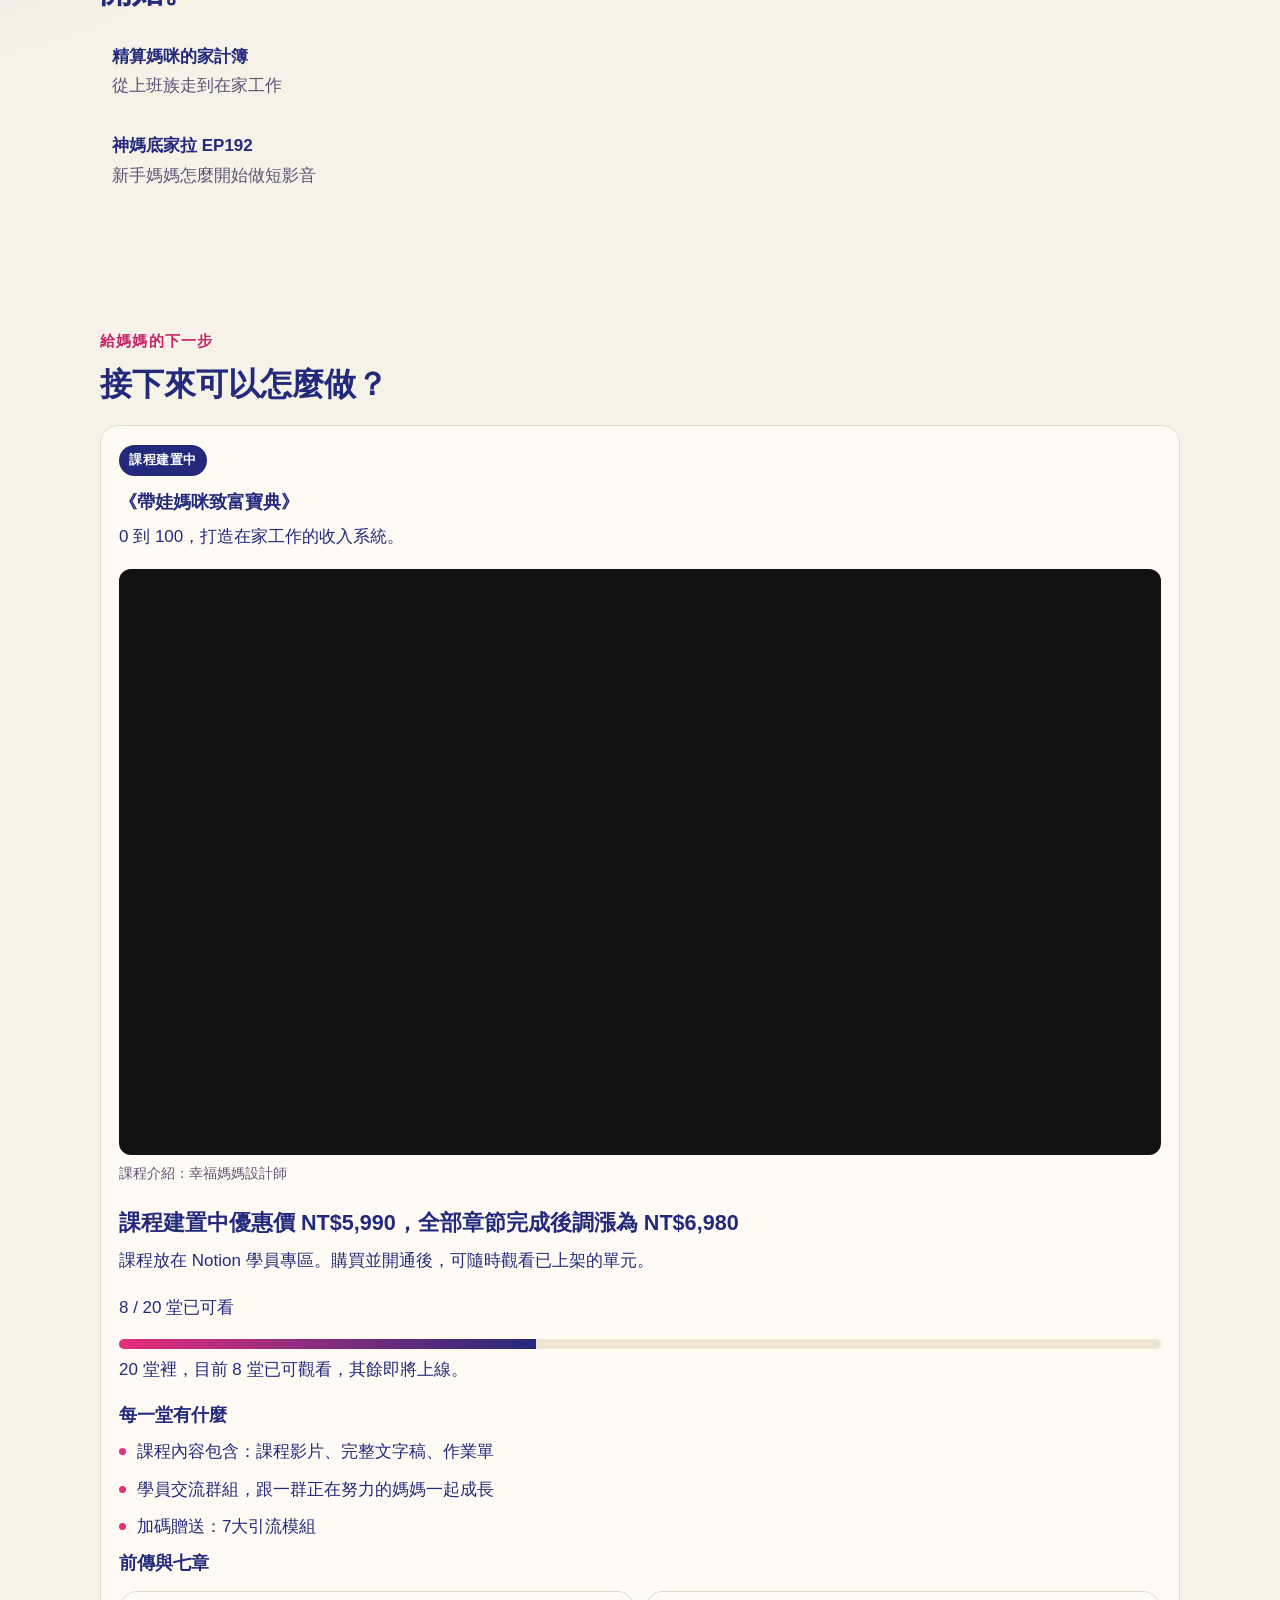
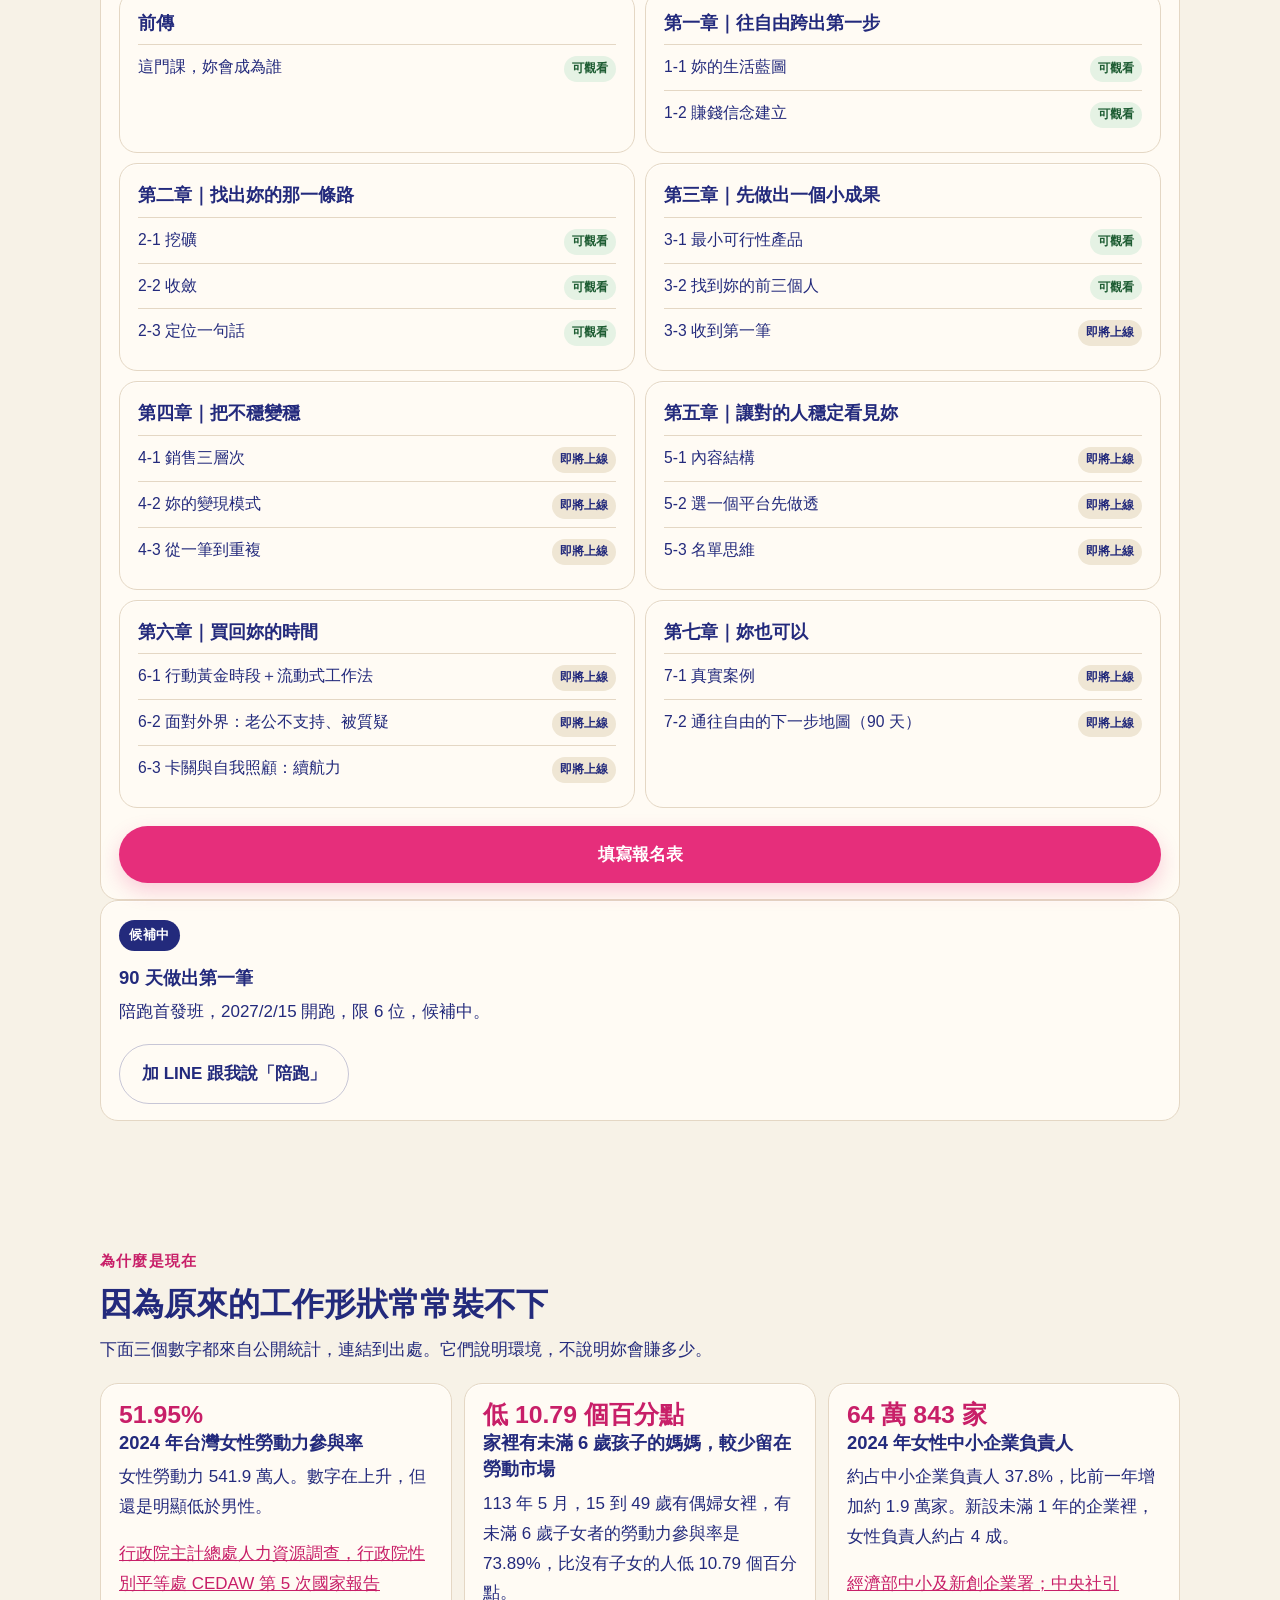
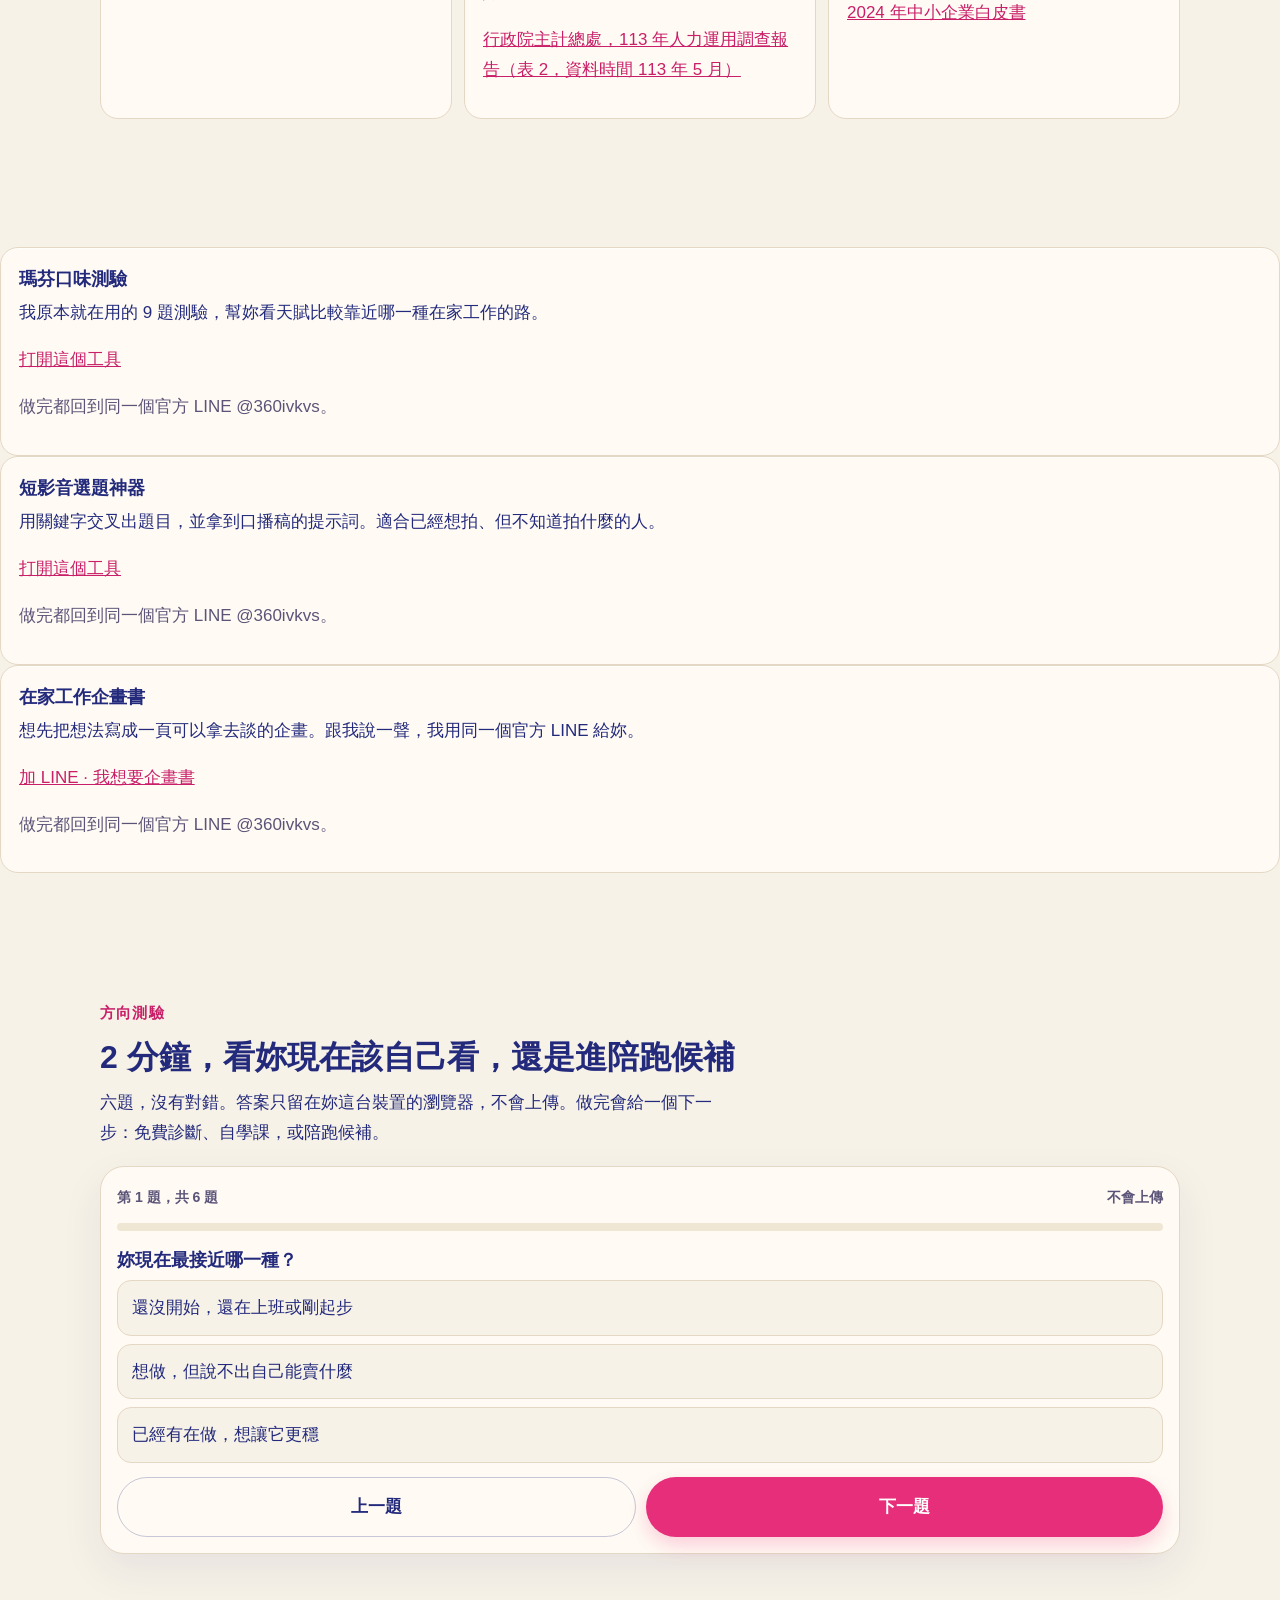
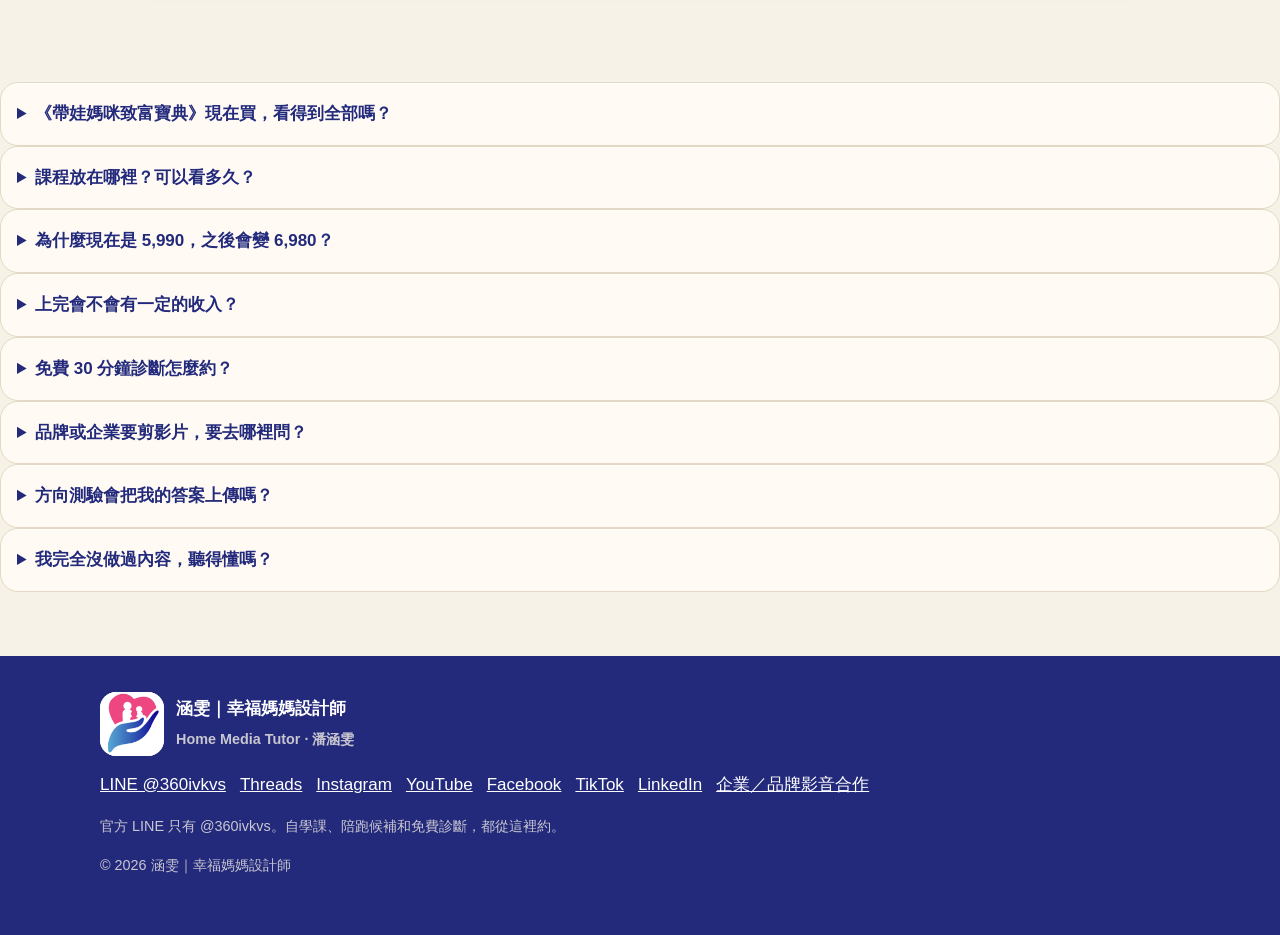
==== commit 1b9a8103: "依涵雯 11/23 第二輪修改清單更新首頁與 b2b 頁" ====
--- a/index.html
+++ b/index.html
@@ -58,6 +58,7 @@
         <a href="#why">為什麼現在</a>
         <a href="#resources">資源</a>
         <a href="#faq">問答</a>
+        <a href="./b2b.html">合作</a>
         <a class="btn" href="#quiz">開始測驗</a>
       </nav>
     </div>
@@ -73,7 +74,7 @@
           <p data-bind="hero.support">AI 和短影音是我陪妳把第一筆做出來的工具。</p>
           <div class="hero-actions">
             <a class="btn" href="#quiz">先做 2 分鐘方向測驗</a>
-            <a class="text-link" href="https://lin.ee/w7ZDO7f">已經知道要找我？加官方 LINE</a>
+            <a class="btn ghost" href="https://lin.ee/w7ZDO7f">直接找涵雯</a>
           </div>
         </div>
         <figure class="portrait-frame">
@@ -91,19 +92,26 @@
         </div>
         <div class="about-grid">
           <div class="card story">
-            <p>我是涵雯。在成為媽媽以前，我的工作是把很難的東西教到別人做得到。</p>
-            <p>我在宏華國際做了十年企業內訓。那是中華電信集團的子公司。我從門市銷售走到訓練師，後來負責教材，擔任教材組組長。十年前我第一次碰影片，是為公司做影音教材，當時又重又慢，還得靠高階設備。我也獨力寫過一本 300 頁的產品百科，給第一線的人拿去用。</p>
-            <p>有一次出差，我在高鐵上接到女兒的電話。她哭著問我什麼時候回來、說她想我。那幾年我以為是自己不夠努力，後來才發現方向錯了，多做只是多累。我想要的不是一份更忙的工作，是一條帶著孩子也走得下去的路。</p>
-            <p>離開原本的節奏之後，我開始陪跟我一樣的媽媽：先找出能賣的那一件，再在 90 天裡把它做出來。AI 和短影音是這段路上的工具。我考了高雄市政府青年局的新媒體行銷管理師。</p>
+            <p>我是涵雯。在成為媽媽以前，我的工作就是把很難的東西教到別人做得到</p>
+            <p>我在中華電信集團做了十年，從門市銷售到負責企業內訓的訓練師，教過數千位學員</p>
+            <p>十年前我第一次碰影片，是為公司做影音教材，當時的工作流繁雜又冗長</p>
+            <p>我也獨力寫過一本 300 頁的產品百科，讓第一線的櫃檯人員方便自學增加手機的專業知識。</p>
+            <p>那時的我覺得這就是我一生最想做的工作。直到女兒出生之後...</p>
+            <p>有一次出差，我在高鐵上接到女兒的電話。她哭著問我什麼時候回來、說她想我</p>
+            <p>我突然發現我想要的不是一份高收入但忙碌的工作，而是一種在陪孩子長大的同時，也能發揮自我價值的生活。</p>
+            <p>後來，我離開原本的工作，成為自由接案者</p>
+            <p>現在，我開始陪伴跟我一樣的媽媽，運用AI 和短影音，從找到天賦、打造產品，到賺取收入。</p>
           </div>
           <aside class="card">
-            <h3>我站得住的地方</h3>
+            <h3>我的經歷</h3>
             <ul class="credential-list">
-              <li>宏華國際（中華電信集團子公司）十年：門市一路做到副店長，後轉 Training Team 訓練師六年</li>
-              <li>教材組組長，帶約 10 人，也負責訓練師徵選</li>
+              <li>宏華國際（中華電信集團子公司）訓練師</li>
               <li>高雄市政府青年局認證新媒體行銷管理師</li>
               <li>MomPower 媽媽商學院講師</li>
               <li>曾任 MomPower 家庭財務規劃師</li>
+              <li>她渴望協會、心流逸境教育平台、慈濟客座講師</li>
+              <li>POY牌卡引導師</li>
+              <li>佳興成長營教育顧問</li>
             </ul>
           </aside>
         </div>
@@ -117,8 +125,6 @@
           <h2 data-bind="media.lead">這些是我去別的節目當來賓，聊媽媽怎麼在家開始。</h2>
         </div>
         <div class="podcasts" id="listen-list"></div>
-        <h3>我自己的作品</h3>
-        <div class="quotes" id="own-videos"></div>
       </div>
     </section>
 
@@ -126,40 +132,36 @@
       <div class="wrap">
         <div class="section-head">
           <p class="eyebrow">給媽媽的下一步</p>
-          <h2>先談清楚，再自己看，或加入陪跑候補</h2>
-          <p>這頁只服務想在家做出第一筆的媽媽。品牌和企業的影音合作在頁尾。</p>
+          <h2>接下來可以怎麼做？</h2>
         </div>
         <div class="offers">
           <article class="offer" id="course">
             <p class="price-flag">課程建置中</p>
             <h3>《帶娃媽咪致富寶典》</h3>
             <p>0 到 100，打造在家工作的收入系統。</p>
+            <figure class="course-video">
+              <div class="player"><iframe src="https://www.youtube-nocookie.com/embed/WwbK4-4XE1k" title="幸福媽媽設計師 課程介紹影片" loading="lazy" allow="accelerometer; autoplay; clipboard-write; encrypted-media; gyroscope; picture-in-picture" allowfullscreen></iframe></div>
+              <figcaption class="muted">課程介紹：幸福媽媽設計師</figcaption>
+            </figure>
             <p class="price" data-bind="course.priceNote">課程建置中優惠價 NT$5,990，全部章節完成後調漲為 NT$6,980</p>
-            <p data-bind="course.delivery">課程放在 Notion 學員專區。購買並開通後，可隨時觀看已上架的單元。永久觀看（課程持續營運期間）。</p>
+            <p data-bind="course.delivery">課程放在 Notion 學員專區。購買並開通後，可隨時觀看已上架的單元。</p>
             <p data-progress-label>8 / 20 堂已可看</p>
             <div class="meter" aria-hidden="true"><span data-meter style="width:40%"></span></div>
             <p data-bind="course.progress">20 堂裡，目前 8 堂已可觀看，其餘即將上線。</p>
             <h3>每一堂有什麼</h3>
             <ul class="include-list" id="includes">
-              <li>已上架的每一堂：短影音、完整文字稿、作業單</li>
-              <li>作業單可以印出來，或複製到自己的 Google 雲端，用 AI 協助檢查</li>
-              <li>購買後有 LINE 學員群，邀請只給已開通的學員</li>
-              <li>加碼方向有「7 大引流模組」，其餘系統陸續上架</li>
+              <li>課程內容包含：課程影片、完整文字稿、作業單</li>
+              <li>學員交流群組，跟一群正在努力的媽媽一起成長</li>
+              <li>加碼贈送：7大引流模組</li>
             </ul>
             <h3>前傳與七章</h3>
             <div class="chapters" id="chapters"></div>
             <div class="stack">
-              <a class="btn" id="course-buy" href="https://lin.ee/w7ZDO7f">加 LINE，跟我說「我想看致富寶典」</a>
-              <a class="text-link" id="course-alt" href="https://docs.google.com/forms/d/e/1FAIpQLSek1wkaHJY-XT0y6FKBOaPRMRq6BW9n82QVJjo2J4FLcgoI0w/viewform" target="_blank" rel="noopener noreferrer">或開啟報名表</a>
+              <a class="btn" id="course-buy" href="https://docs.google.com/forms/d/e/1FAIpQLSek1wkaHJY-XT0y6FKBOaPRMRq6BW9n82QVJjo2J4FLcgoI0w/viewform" target="_blank" rel="noopener noreferrer">填寫報名表</a>
             </div>
           </article>
 
           <div id="coaching-slot" hidden></div>
-          <article class="offer" id="diagnosis">
-            <h3>免費 30 分鐘診斷</h3>
-            <p>還說不出自己能賣什麼，就先約一次。名額有限，從官方 LINE 預約。這一次不收費。</p>
-            <a class="btn ghost" data-line-prompt="我想約免費診斷" data-line-text="label" href="https://lin.ee/w7ZDO7f">加 LINE，跟我說「我想約免費診斷」</a>
-          </article>
         </div>
 
       </div>
--- a/assets/main-1123.css
+++ b/assets/main-1123.css
@@ -828,3 +828,44 @@
     order: 0;
   }
 }
+/* 11/23 第二輪修改 */
+.btn:not(.ghost),
+a.btn:not(.ghost),
+.nav a.btn,
+.site-header .wrap > a.btn {
+  color: #fff;
+  font-weight: 750;
+}
+.nav a.btn:hover,
+.btn:not(.ghost):hover {
+  color: #fff;
+}
+.course-video {
+  margin: 14px 0 18px;
+}
+.course-video figcaption {
+  margin-top: 6px;
+  font-size: 0.9rem;
+}
+.b2b-proof,
+.b2b-testimonials {
+  padding: 8px 0 18px;
+}
+.proof-list {
+  list-style: none;
+  padding: 0;
+  margin: 0;
+  display: grid;
+  gap: 10px;
+}
+.proof-list li {
+  background: var(--bg);
+  border-left: 4px solid var(--pink);
+  border-radius: 10px;
+  padding: 12px 16px;
+  font-weight: 700;
+  color: var(--navy);
+}
+.b2b-quote footer {
+  color: var(--ink-soft);
+}
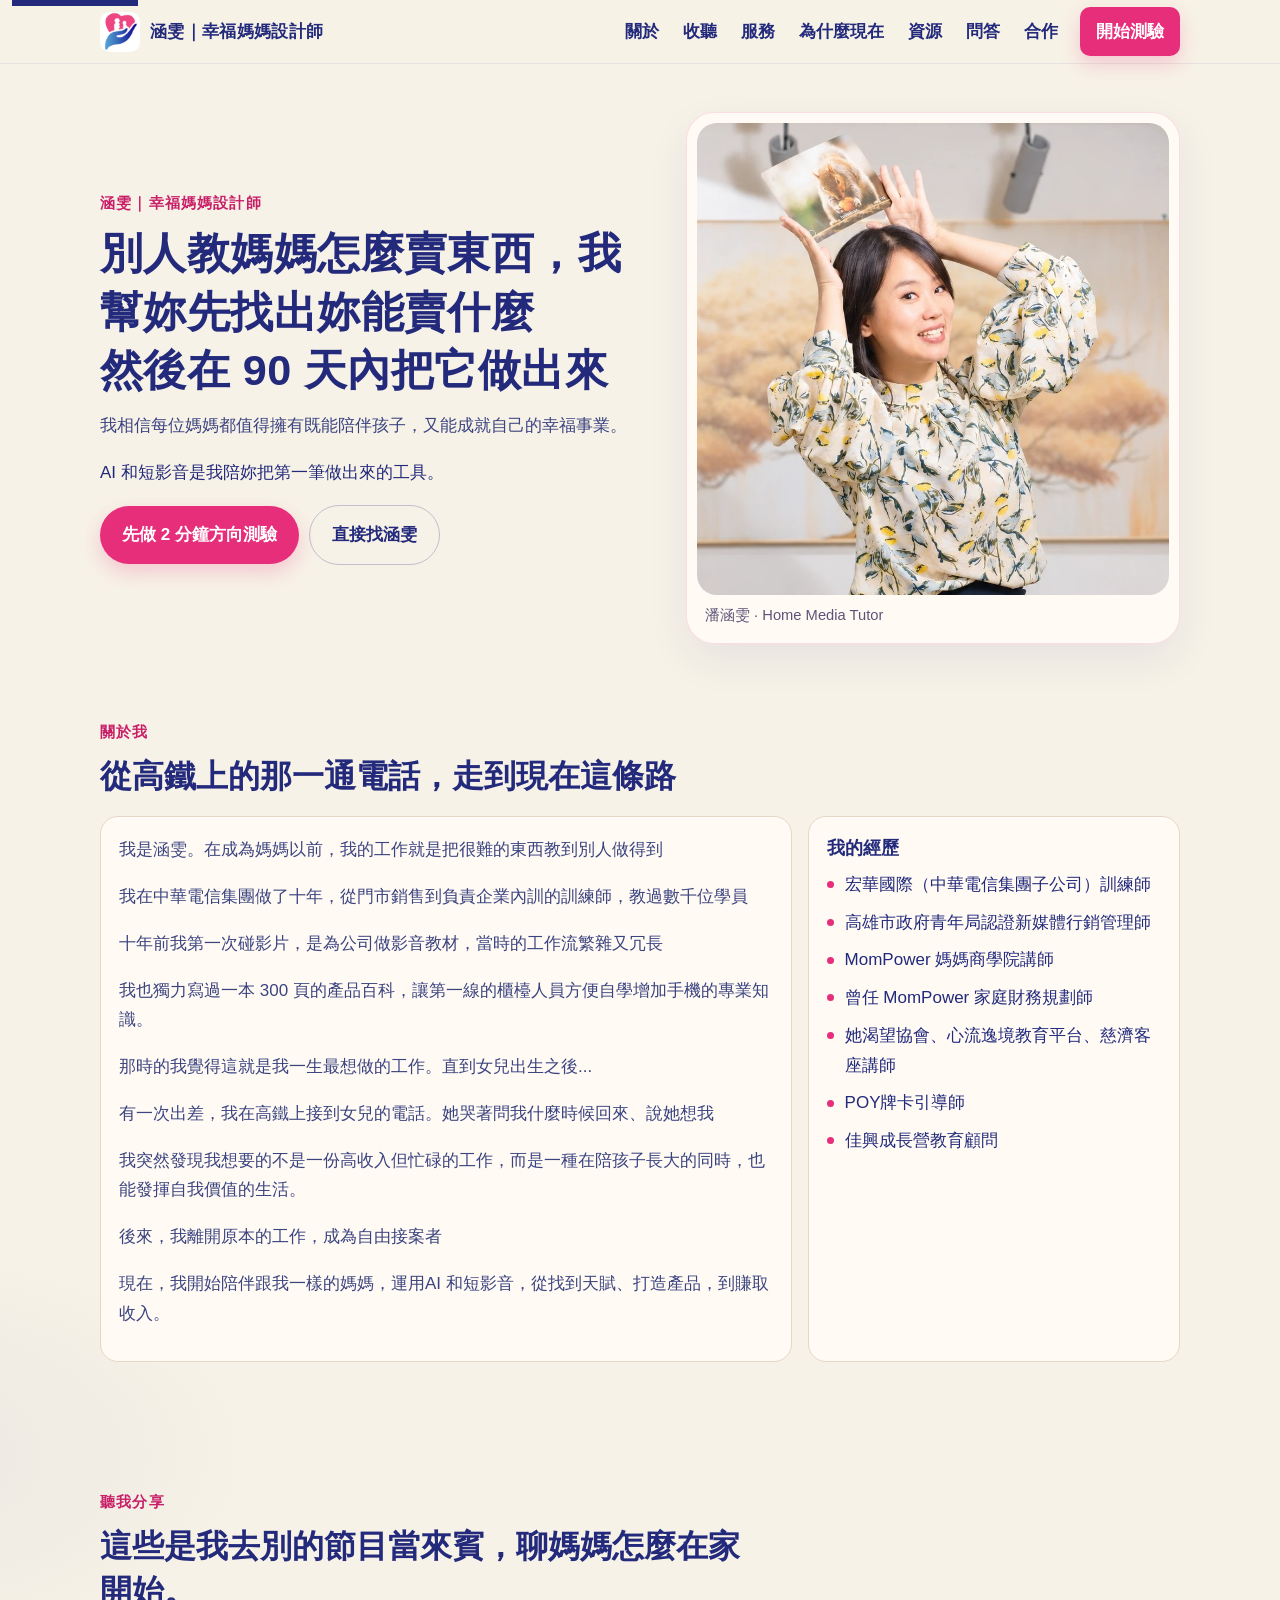
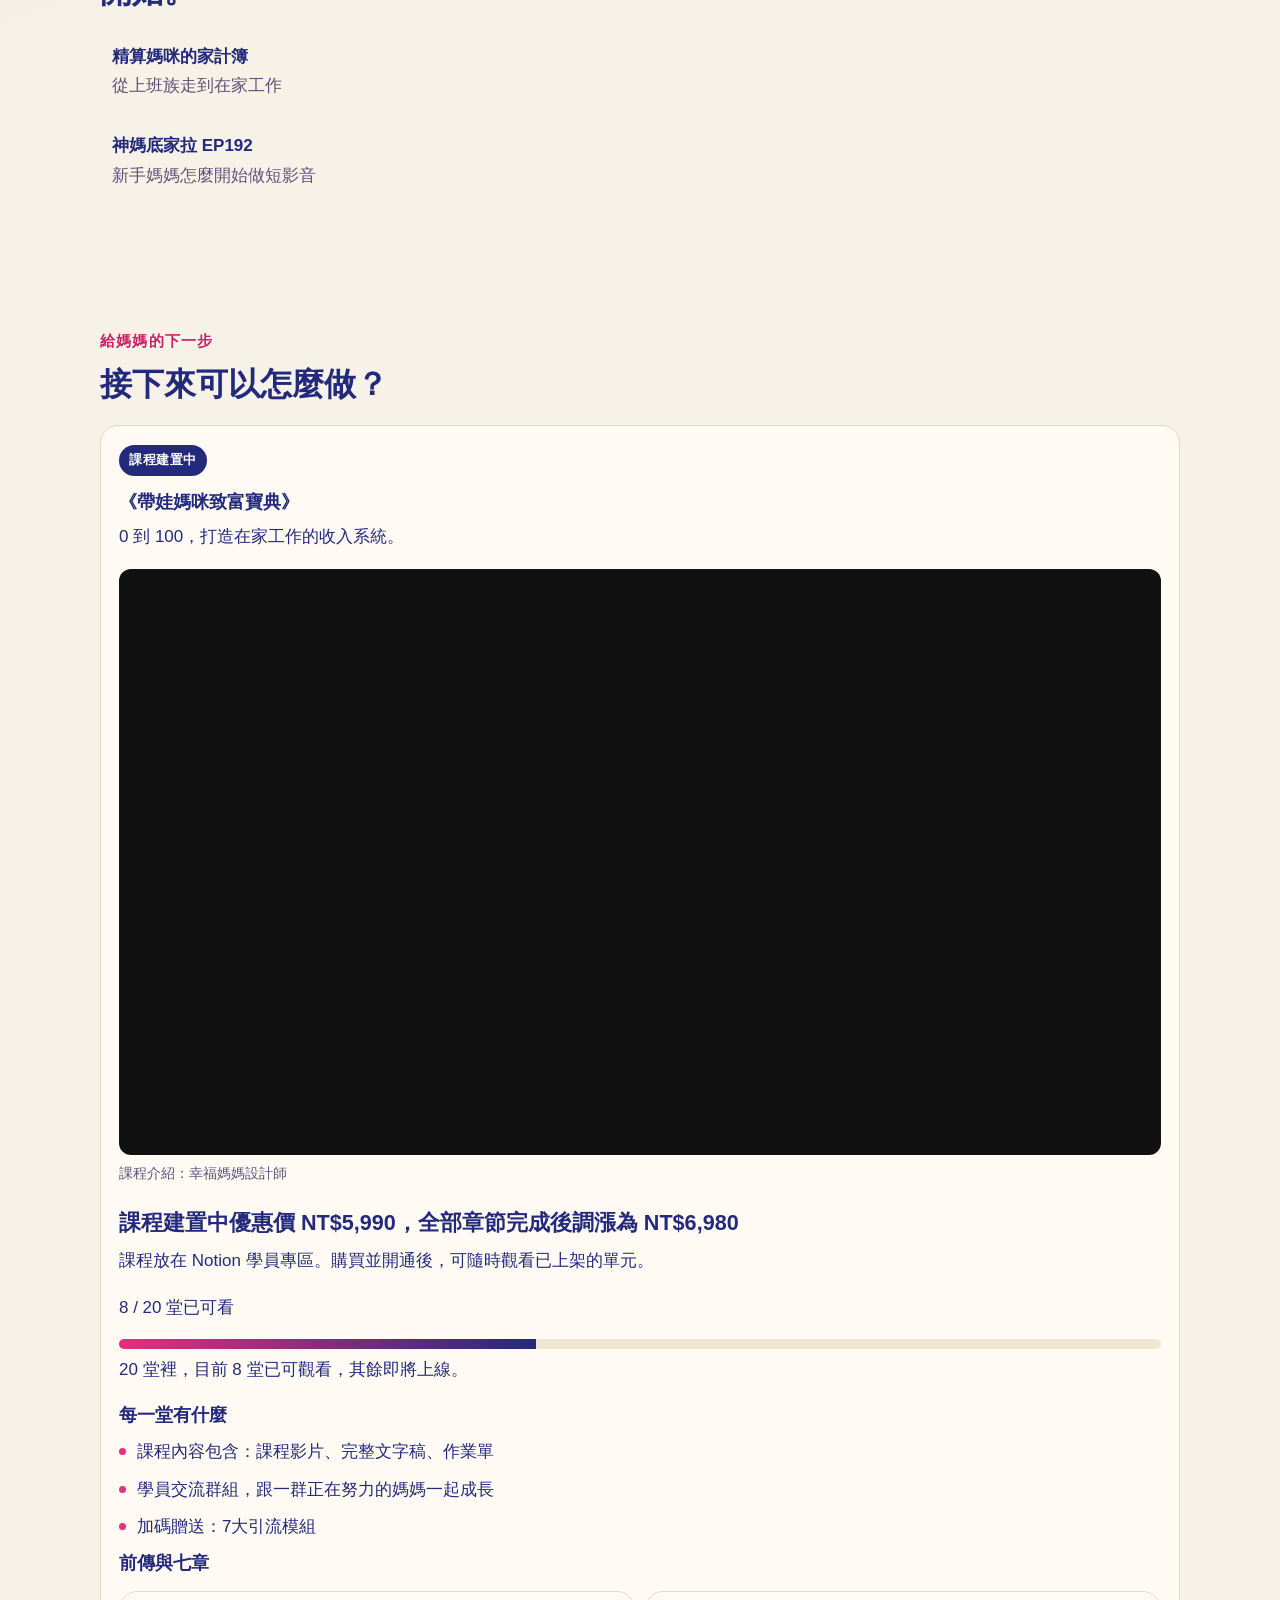
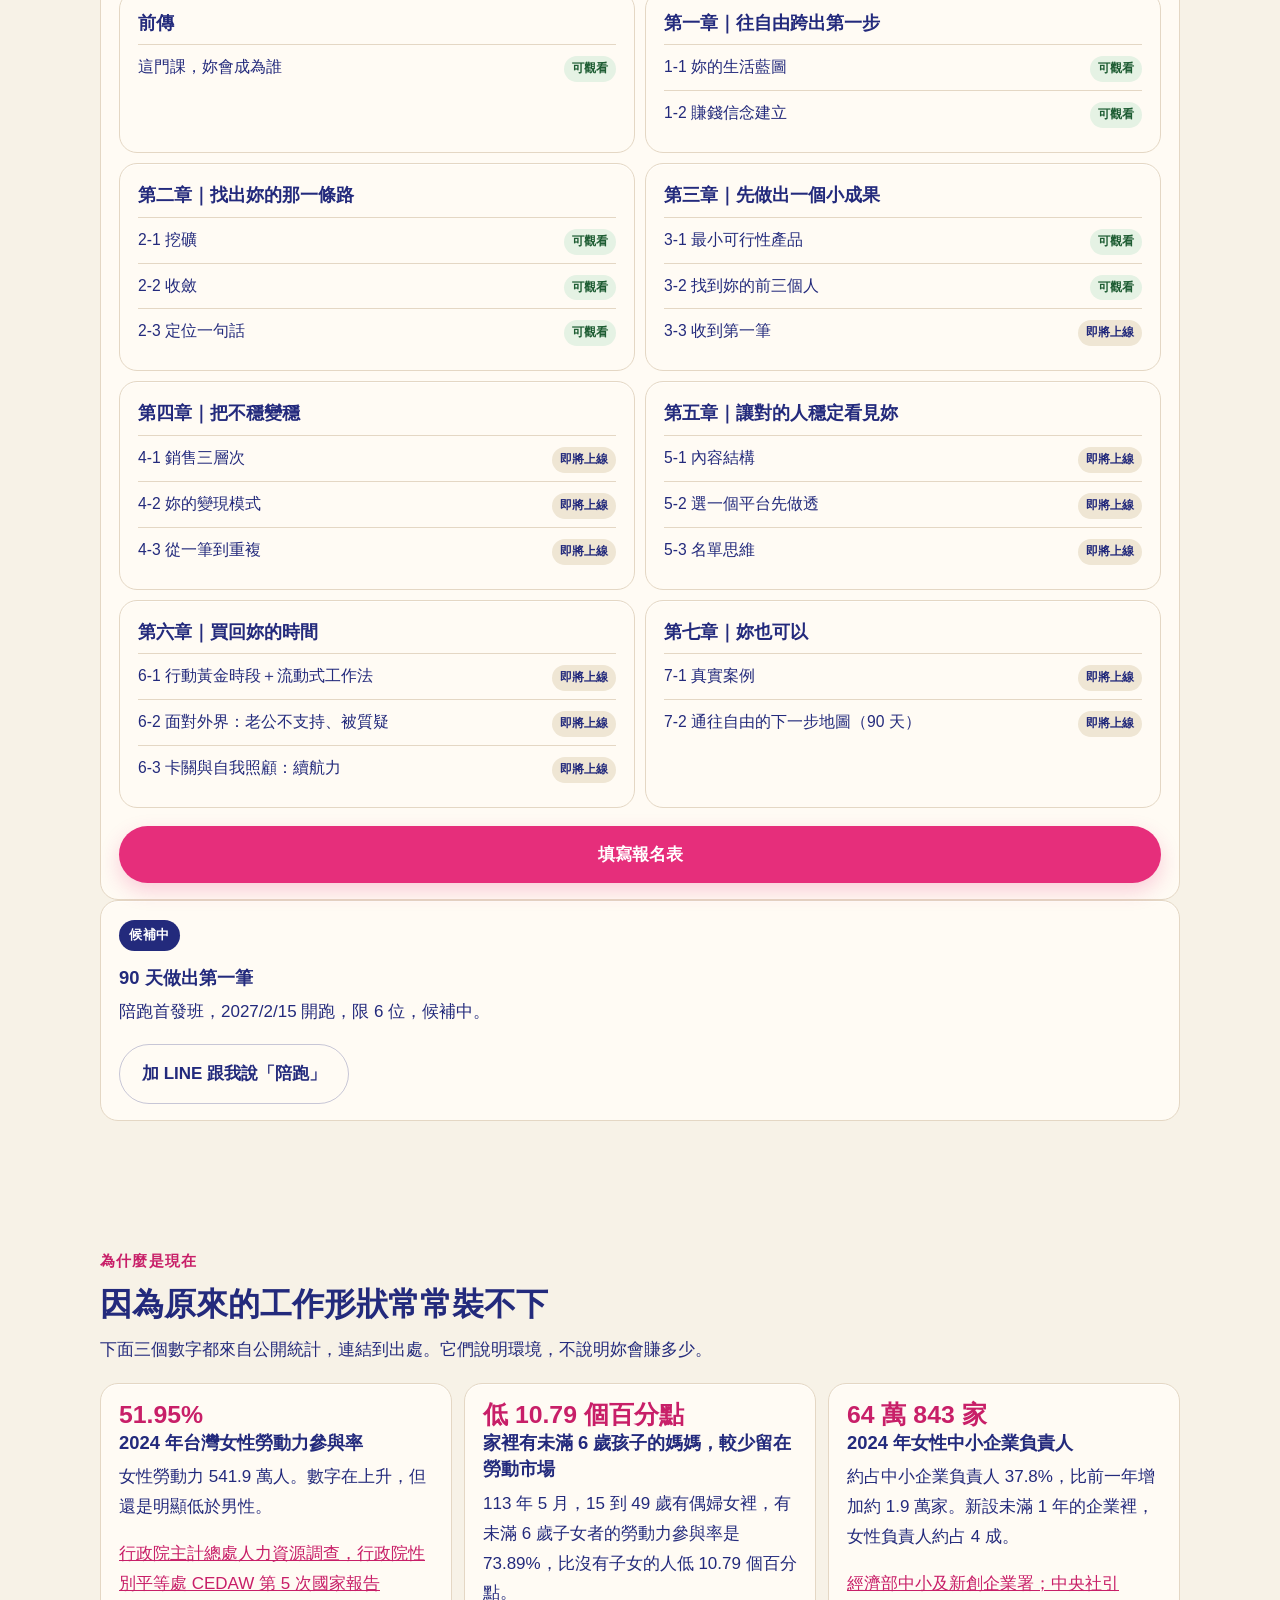
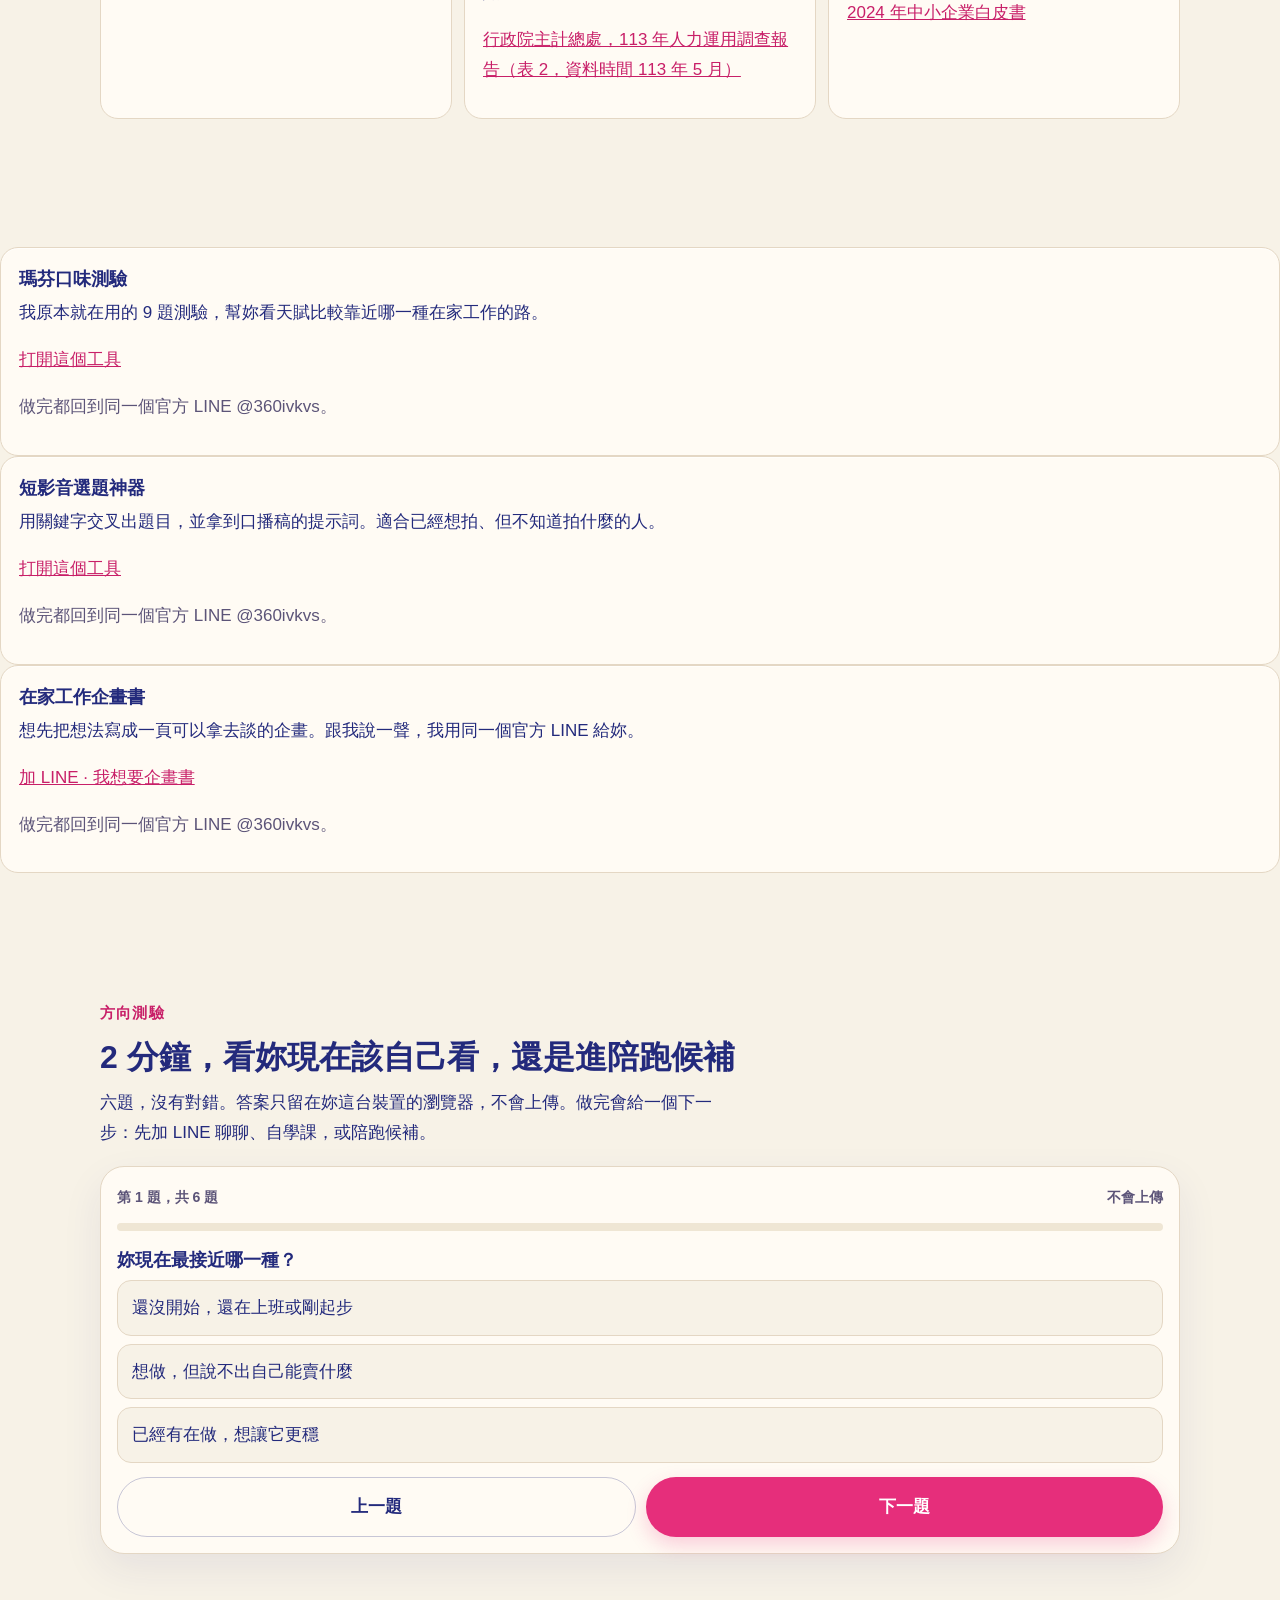
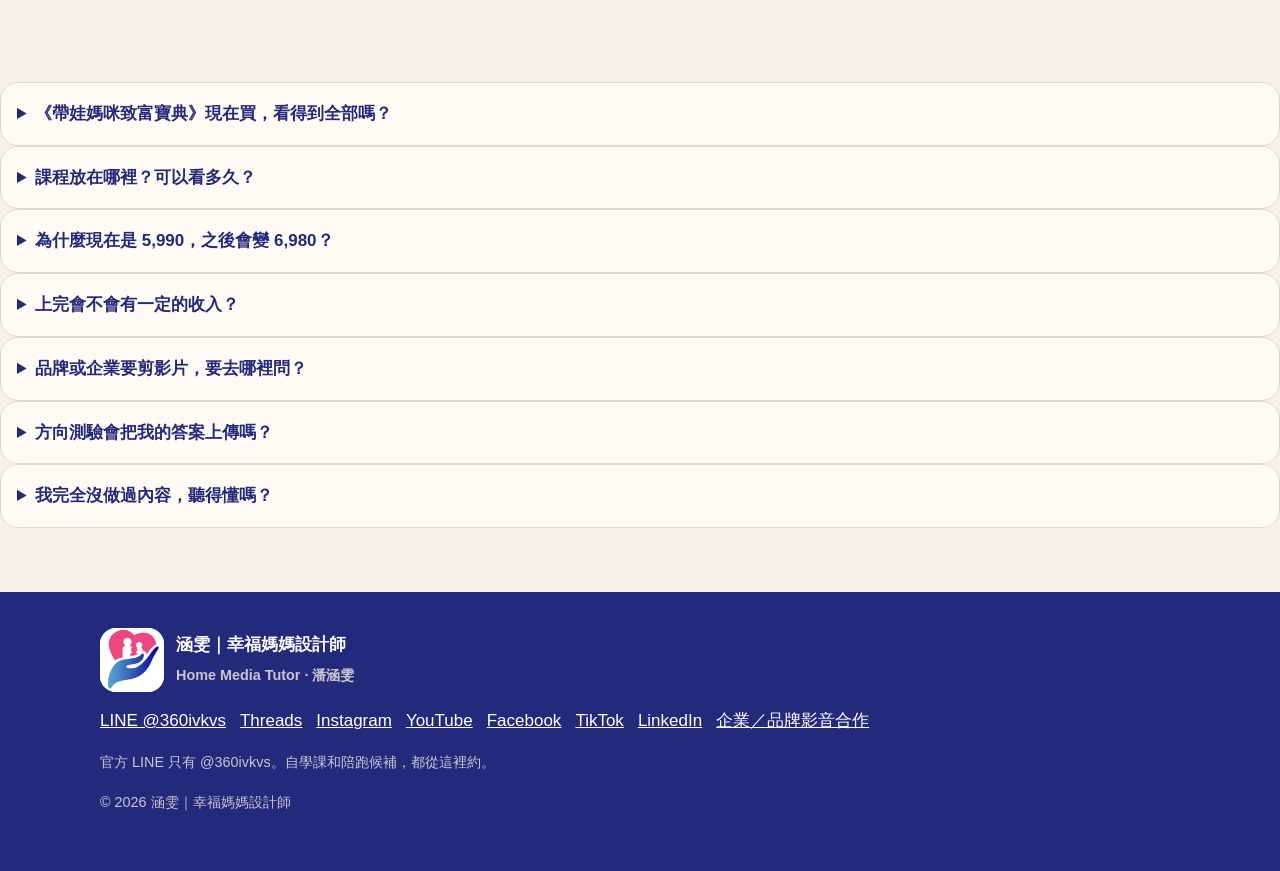
==== commit 72bde49a: "移除免費 30 分鐘診斷的剩餘提及，測驗結果改為加 LINE 聊聊" ====
--- a/index.html
+++ b/index.html
@@ -193,7 +193,7 @@
         <div class="section-head">
           <p class="eyebrow">方向測驗</p>
           <h2>2 分鐘，看妳現在該自己看，還是進陪跑候補</h2>
-          <p>六題，沒有對錯。答案只留在妳這台裝置的瀏覽器，不會上傳。做完會給一個下一步：免費診斷、自學課，或陪跑候補。</p>
+          <p>六題，沒有對錯。答案只留在妳這台裝置的瀏覽器，不會上傳。做完會給一個下一步：先加 LINE 聊聊、自學課，或陪跑候補。</p>
         </div>
         <div class="quiz-card" id="quiz-app" aria-live="polite"></div>
       </div>
@@ -226,7 +226,7 @@
         <a href="https://www.linkedin.com/in/%E6%B6%B5%E9%9B%AF-%E6%BD%98-6135a2184">LinkedIn</a>
         <a href="./b2b.html">企業／品牌影音合作</a>
       </div>
-      <p class="fine">官方 LINE 只有 @360ivkvs。自學課、陪跑候補和免費診斷，都從這裡約。</p>
+      <p class="fine">官方 LINE 只有 @360ivkvs。自學課和陪跑候補，都從這裡約。</p>
       <p class="fine">© <span id="year">2026</span> 涵雯｜幸福媽媽設計師</p>
     </div>
   </footer>
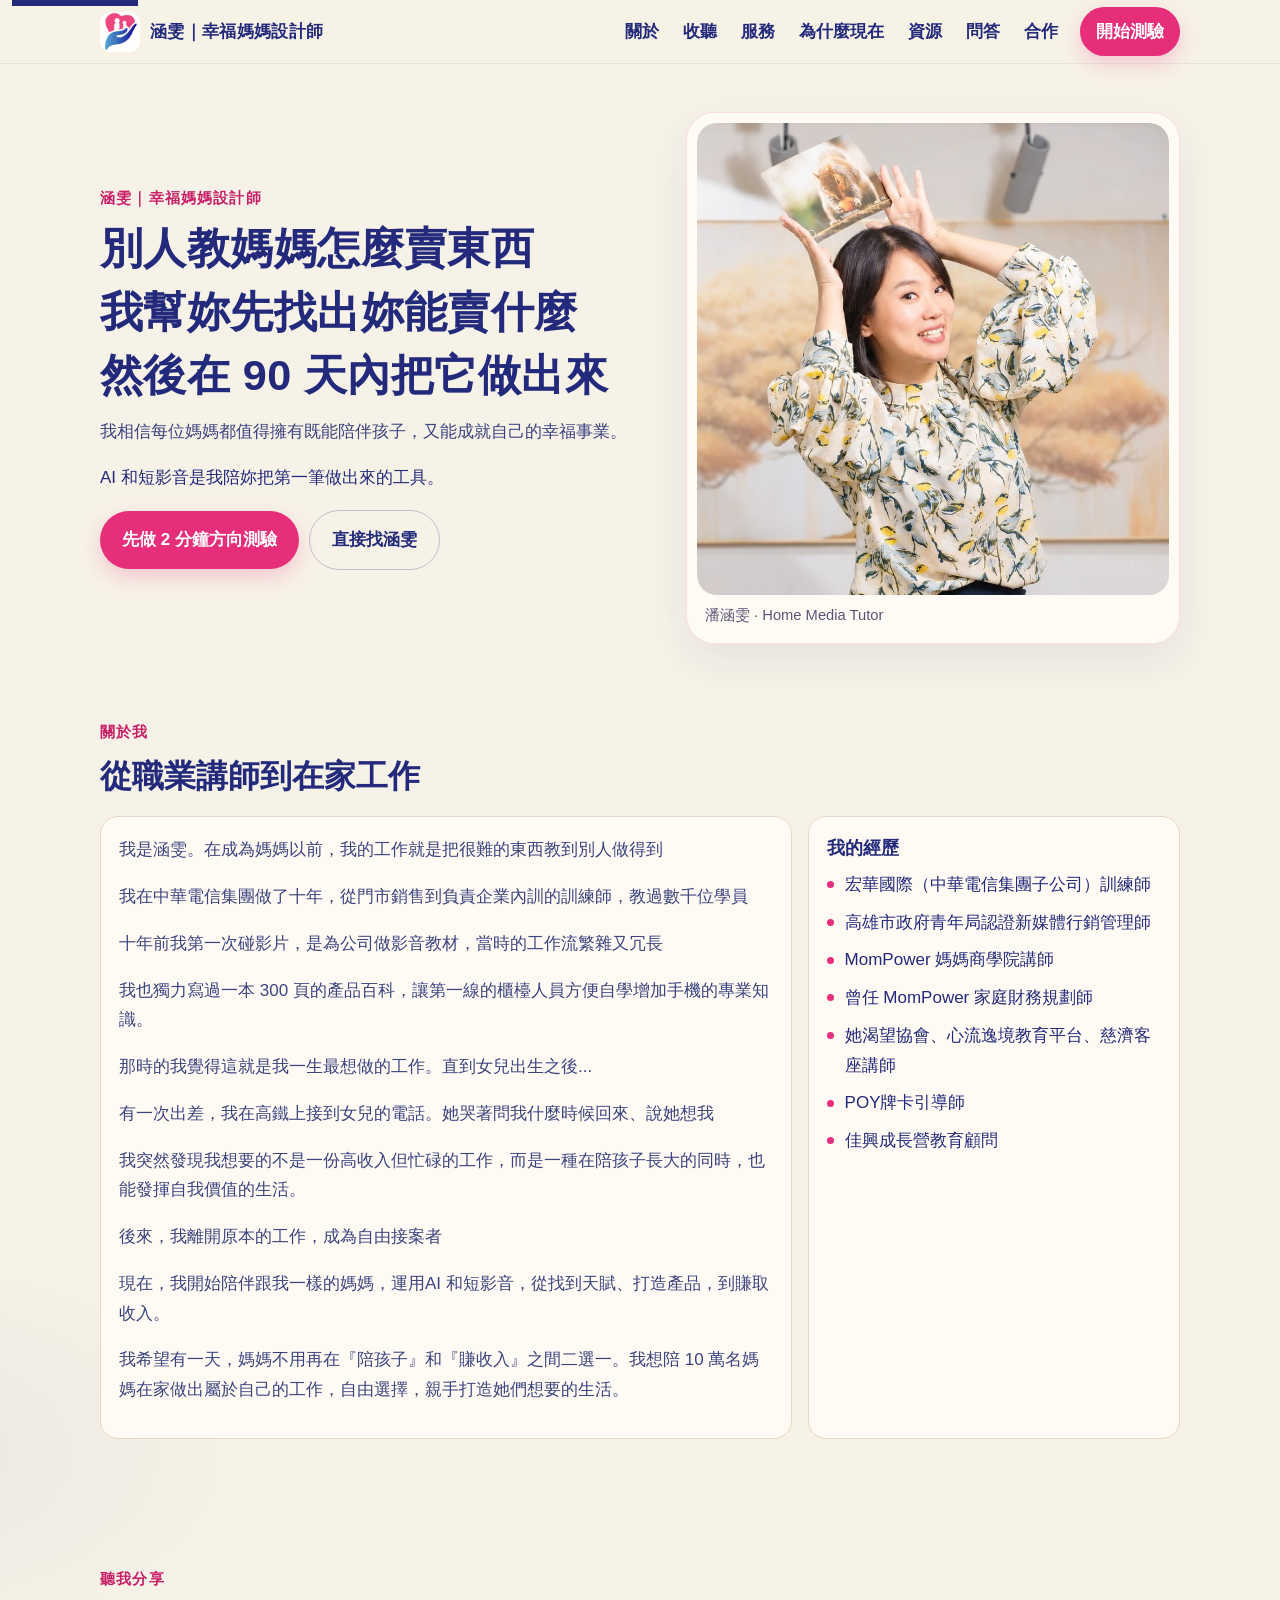
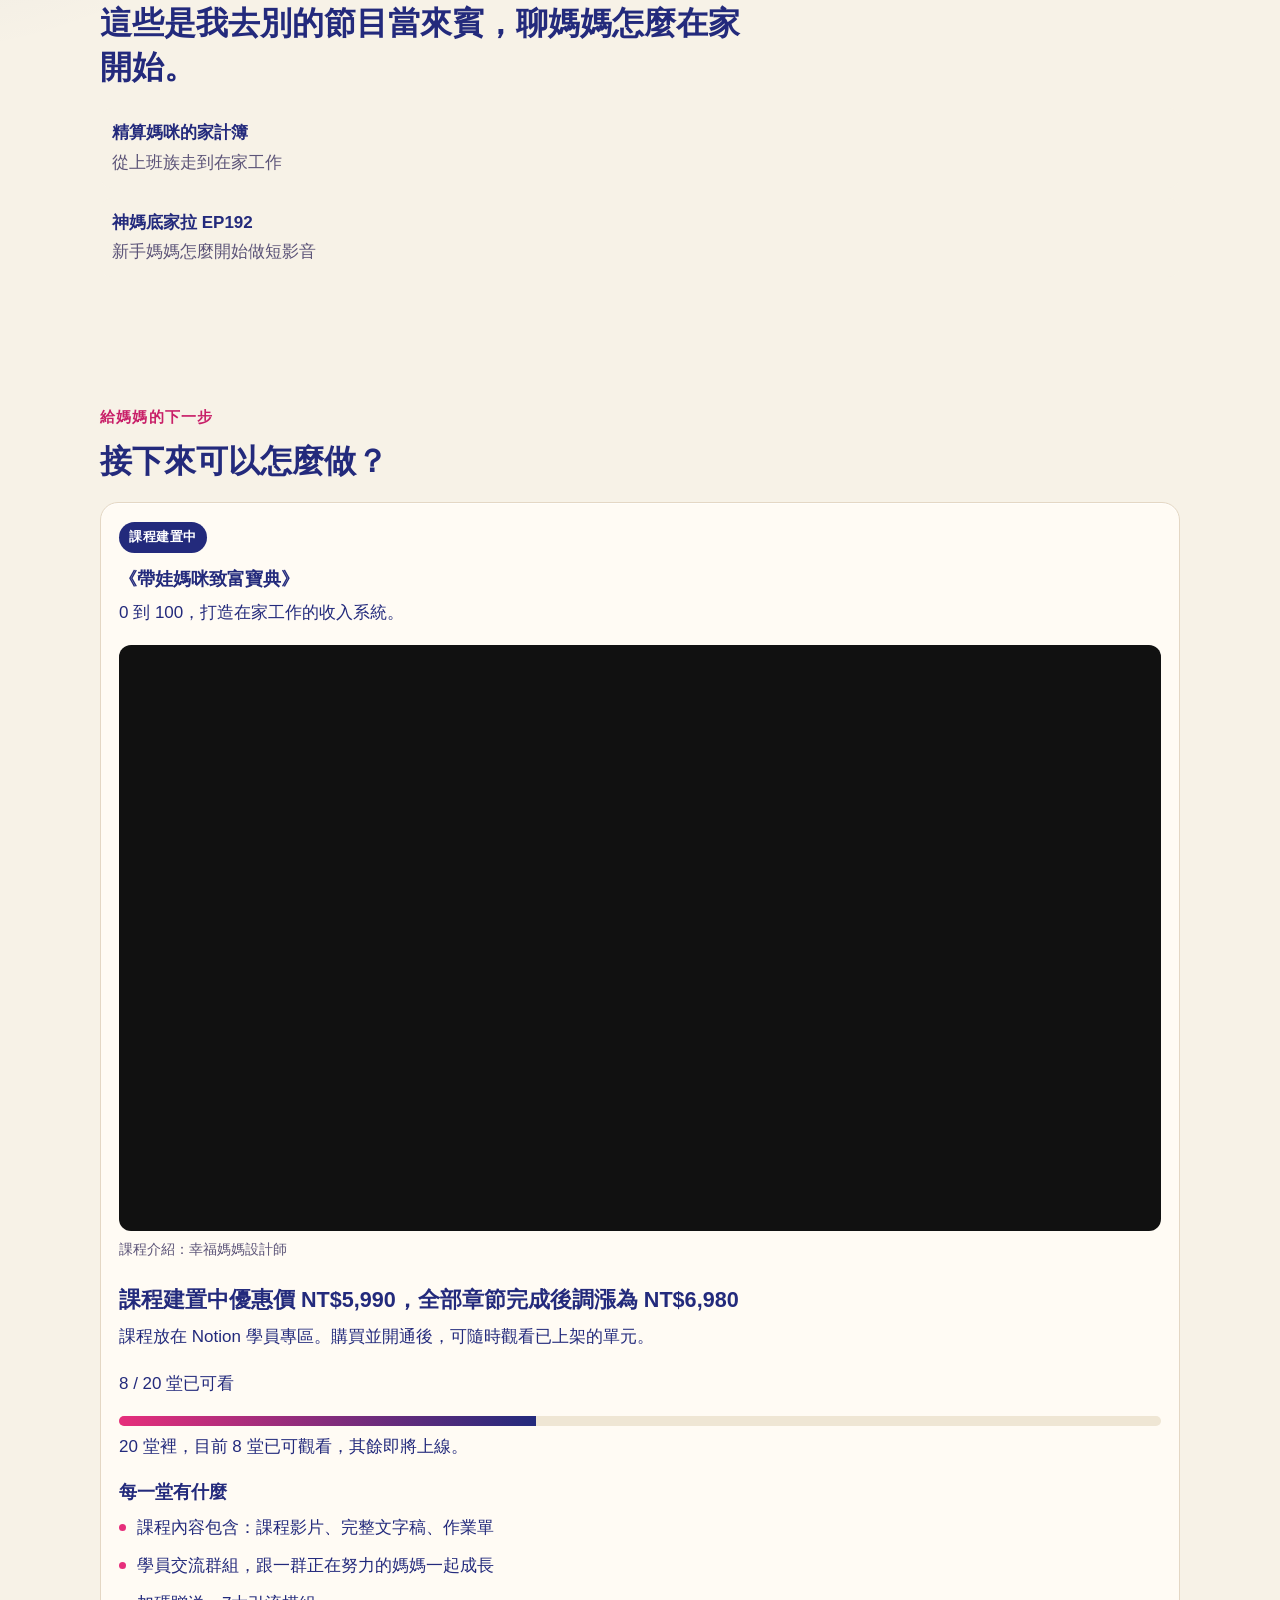
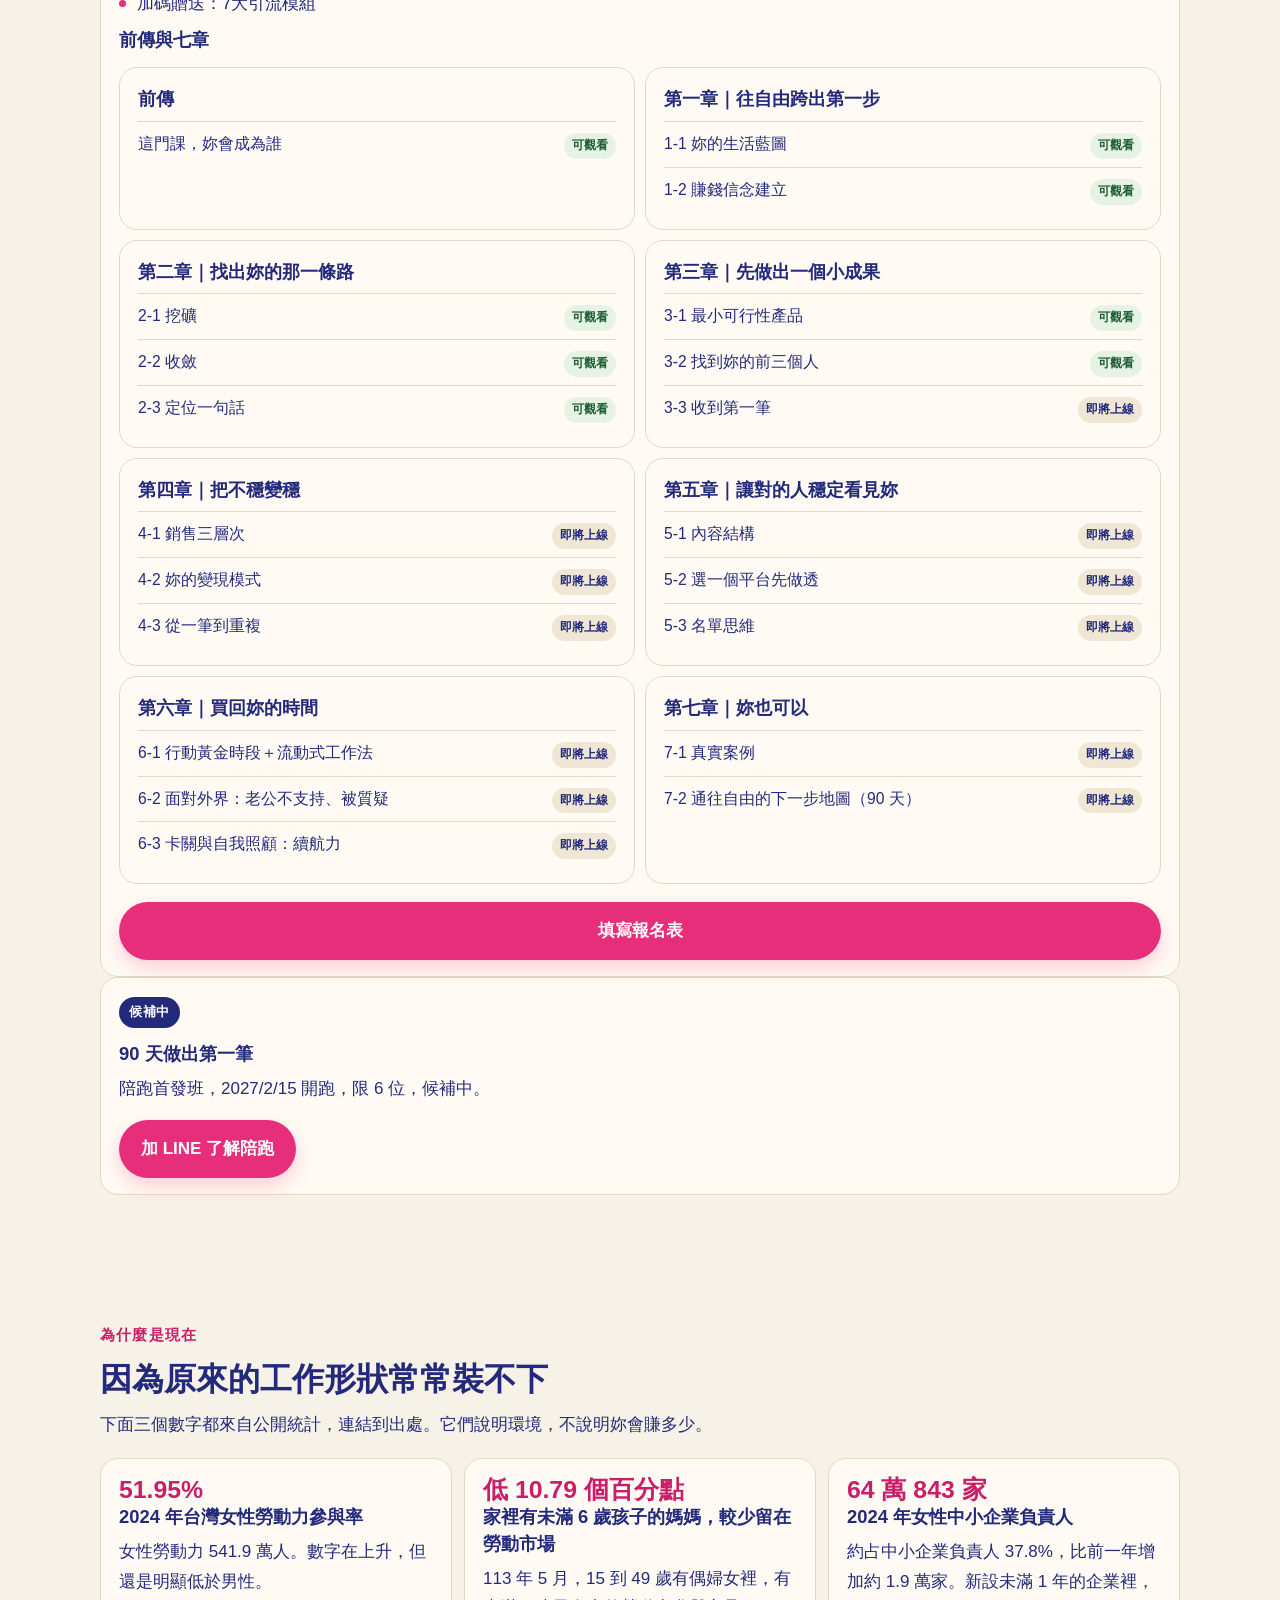
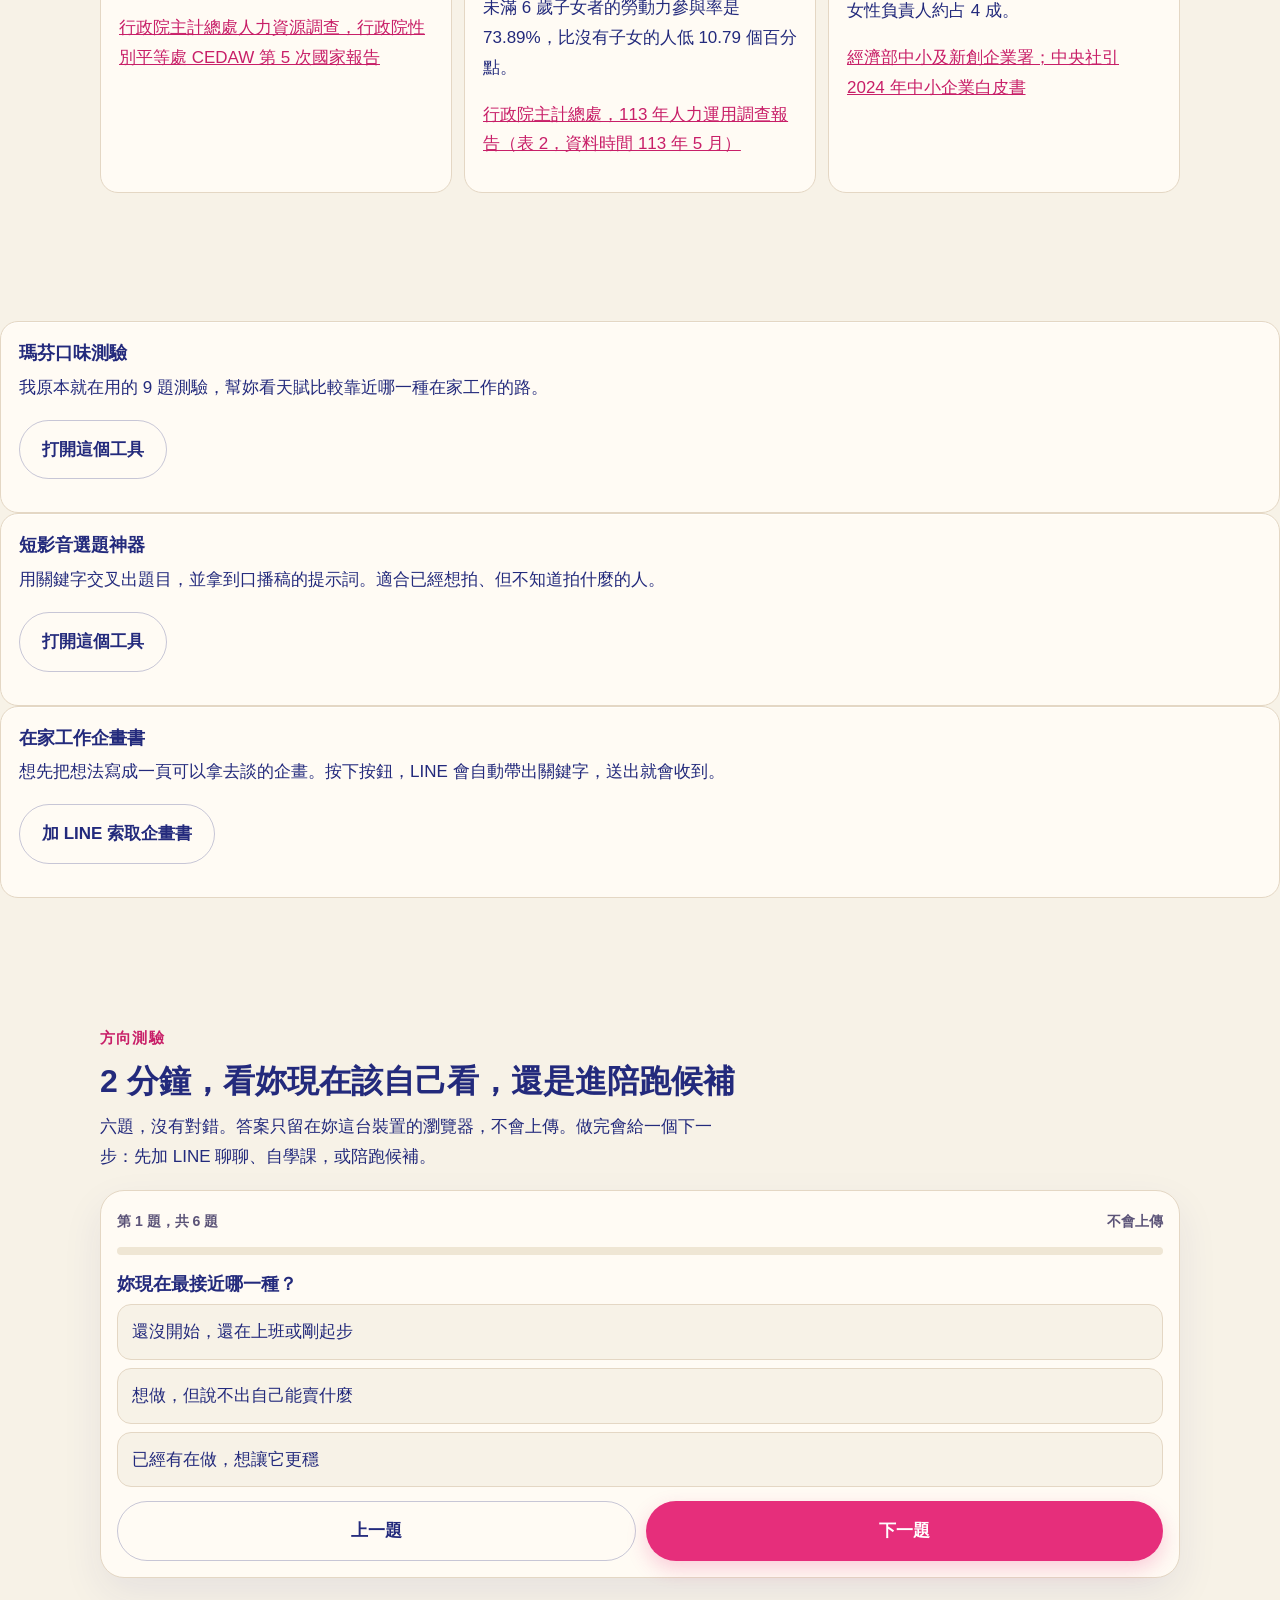
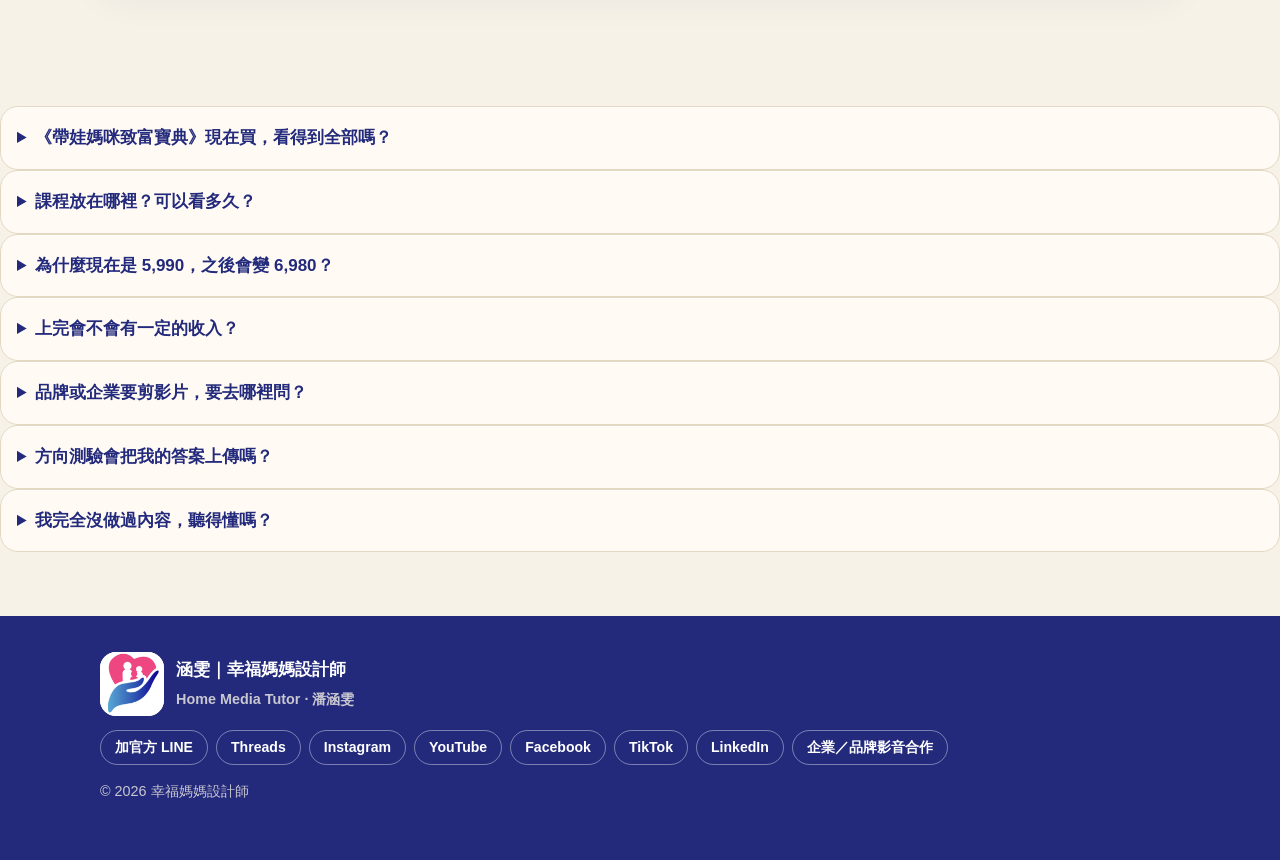
==== commit 2a3b2a34: "依涵雯 11/23 第三輪預覽意見更新首頁與合作頁" ====
--- a/index.html
+++ b/index.html
@@ -69,7 +69,7 @@
       <div class="wrap hero-grid">
         <div>
           <p class="eyebrow">涵雯｜幸福媽媽設計師</p>
-          <h1 data-bind="hero.lockedLine"><span class="h1-line">別人教媽媽怎麼賣東西，我幫妳先找出妳能賣什麼</span><span class="h1-line">然後在 90 天內把它做出來</span></h1>
+          <h1 data-bind="hero.lockedLine"><span class="h1-line">別人教媽媽怎麼賣東西</span><span class="h1-line">我幫妳先找出妳能賣什麼</span><span class="h1-line">然後在 90 天內把它做出來</span></h1>
           <p class="lede" data-bind="hero.subline">我相信每位媽媽都值得擁有既能陪伴孩子，又能成就自己的幸福事業。</p>
           <p data-bind="hero.support">AI 和短影音是我陪妳把第一筆做出來的工具。</p>
           <div class="hero-actions">
@@ -88,7 +88,7 @@
       <div class="wrap">
         <div class="section-head">
           <p class="eyebrow">關於我</p>
-          <h2>從高鐵上的那一通電話，走到現在這條路</h2>
+          <h2>從職業講師到在家工作</h2>
         </div>
         <div class="about-grid">
           <div class="card story">
@@ -101,6 +101,7 @@
             <p>我突然發現我想要的不是一份高收入但忙碌的工作，而是一種在陪孩子長大的同時，也能發揮自我價值的生活。</p>
             <p>後來，我離開原本的工作，成為自由接案者</p>
             <p>現在，我開始陪伴跟我一樣的媽媽，運用AI 和短影音，從找到天賦、打造產品，到賺取收入。</p>
+            <p>我希望有一天，媽媽不用再在『陪孩子』和『賺收入』之間二選一。我想陪 10 萬名媽媽在家做出屬於自己的工作，自由選擇，親手打造她們想要的生活。</p>
           </div>
           <aside class="card">
             <h3>我的經歷</h3>
@@ -182,7 +183,7 @@
       <div class="wrap">
         <div class="section-head">
           <p class="eyebrow">免費資源</p>
-          <p>瑪芬測驗、選題神器和企畫書都可以用。做完都回到同一個官方 LINE @360ivkvs。</p>
+          <p>瑪芬測驗、選題神器和企畫書都可以用。</p>
         </div>
         <div class="resources" id="resources"></div>
       </div>
@@ -217,7 +218,7 @@
         <span>涵雯｜幸福媽媽設計師<br><span class="fine">Home Media Tutor · 潘涵雯</span></span>
       </a>
       <div class="socials">
-        <a href="https://lin.ee/w7ZDO7f">LINE @360ivkvs</a>
+        <a href="https://lin.ee/w7ZDO7f">加官方 LINE</a>
         <a href="https://www.threads.net/@homemediatutor">Threads</a>
         <a href="https://www.instagram.com/hanwen119/">Instagram</a>
         <a href="https://www.youtube.com/@HomeMediaTutor">YouTube</a>
@@ -226,8 +227,7 @@
         <a href="https://www.linkedin.com/in/%E6%B6%B5%E9%9B%AF-%E6%BD%98-6135a2184">LinkedIn</a>
         <a href="./b2b.html">企業／品牌影音合作</a>
       </div>
-      <p class="fine">官方 LINE 只有 @360ivkvs。自學課和陪跑候補，都從這裡約。</p>
-      <p class="fine">© <span id="year">2026</span> 涵雯｜幸福媽媽設計師</p>
+      <p class="fine">© <span id="year">2026</span> 幸福媽媽設計師</p>
     </div>
   </footer>
 
--- a/assets/main-1123.css
+++ b/assets/main-1123.css
@@ -146,14 +146,14 @@
   display: grid;
   gap: 4px;
 }
-.nav a {
+.nav a:not(.btn) {
   color: var(--navy);
   text-decoration: none;
   font-weight: 600;
   padding: 10px 8px;
   border-radius: 10px;
 }
-.nav a:hover {
+.nav a:not(.btn):hover {
   background: var(--blush);
   color: var(--navy);
 }
@@ -648,8 +648,27 @@
 .socials {
   display: flex;
   flex-wrap: wrap;
-  gap: 10px 14px;
+  gap: 8px 8px;
   margin: 14px 0;
+}
+.socials a {
+  display: inline-flex;
+  align-items: center;
+  justify-content: center;
+  padding: 7px 14px;
+  border-radius: 999px;
+  border: 1.5px solid rgba(255, 255, 255, 0.4);
+  color: #fff;
+  text-decoration: none;
+  font-weight: 700;
+  font-size: 0.88rem;
+  line-height: 1.3;
+  background: transparent;
+}
+.socials a:hover {
+  background: #fff;
+  color: var(--navy);
+  border-color: #fff;
 }
 .fine {
   color: #f7f2e7c7;
@@ -696,7 +715,7 @@
     align-items: center;
     gap: 4px;
   }
-  .nav a {
+  .nav a:not(.btn) {
     padding: 8px 10px;
   }
   .nav .btn {
@@ -763,6 +782,9 @@
 
 .h1-line {
   display: block;
+}
+.h1-line + .h1-line {
+  margin-top: 0.12em;
 }
 .b2b-head {
   display: grid;
@@ -832,13 +854,16 @@
 .btn:not(.ghost),
 a.btn:not(.ghost),
 .nav a.btn,
-.site-header .wrap > a.btn {
-  color: #fff;
+.nav a.btn:hover,
+.nav a.btn:focus,
+.site-header .wrap > a.btn,
+.site-header .wrap > a.btn:hover {
+  color: #fff !important;
   font-weight: 750;
 }
 .nav a.btn:hover,
 .btn:not(.ghost):hover {
-  color: #fff;
+  color: #fff !important;
 }
 .course-video {
   margin: 14px 0 18px;
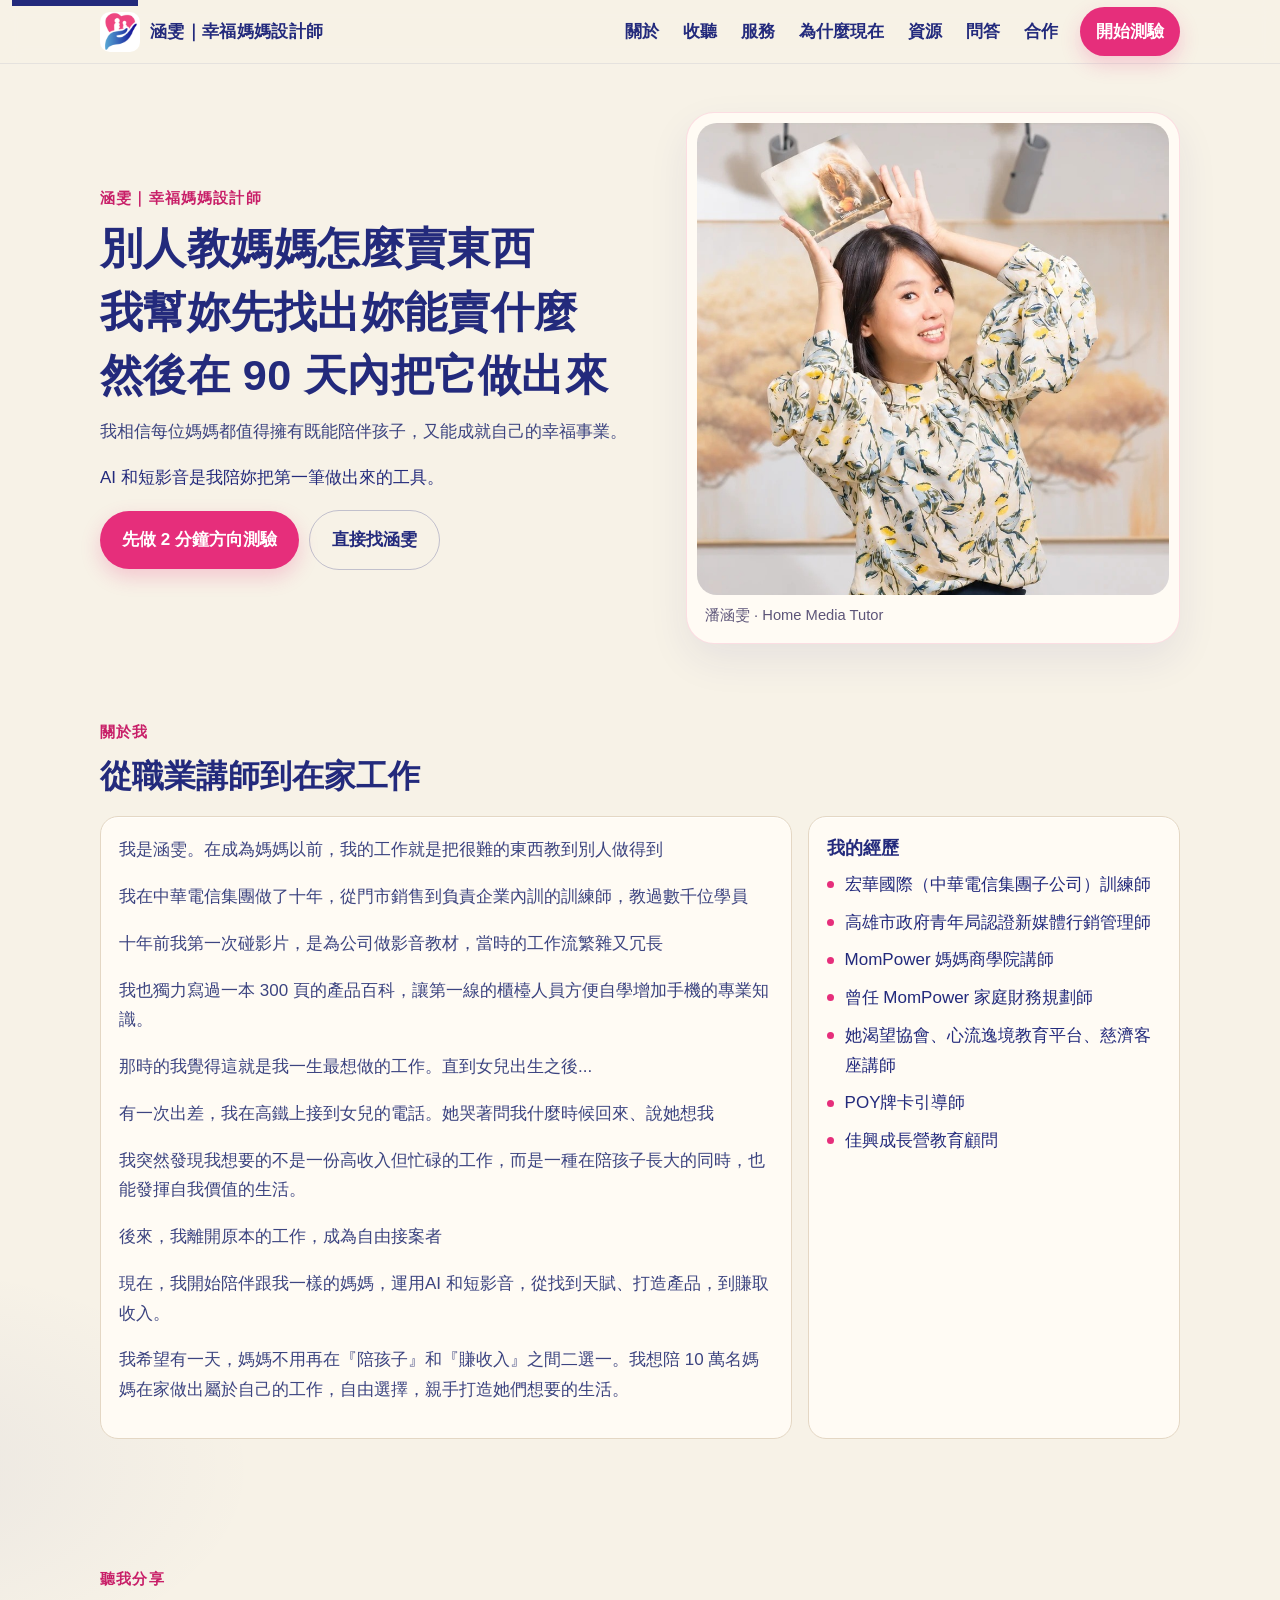
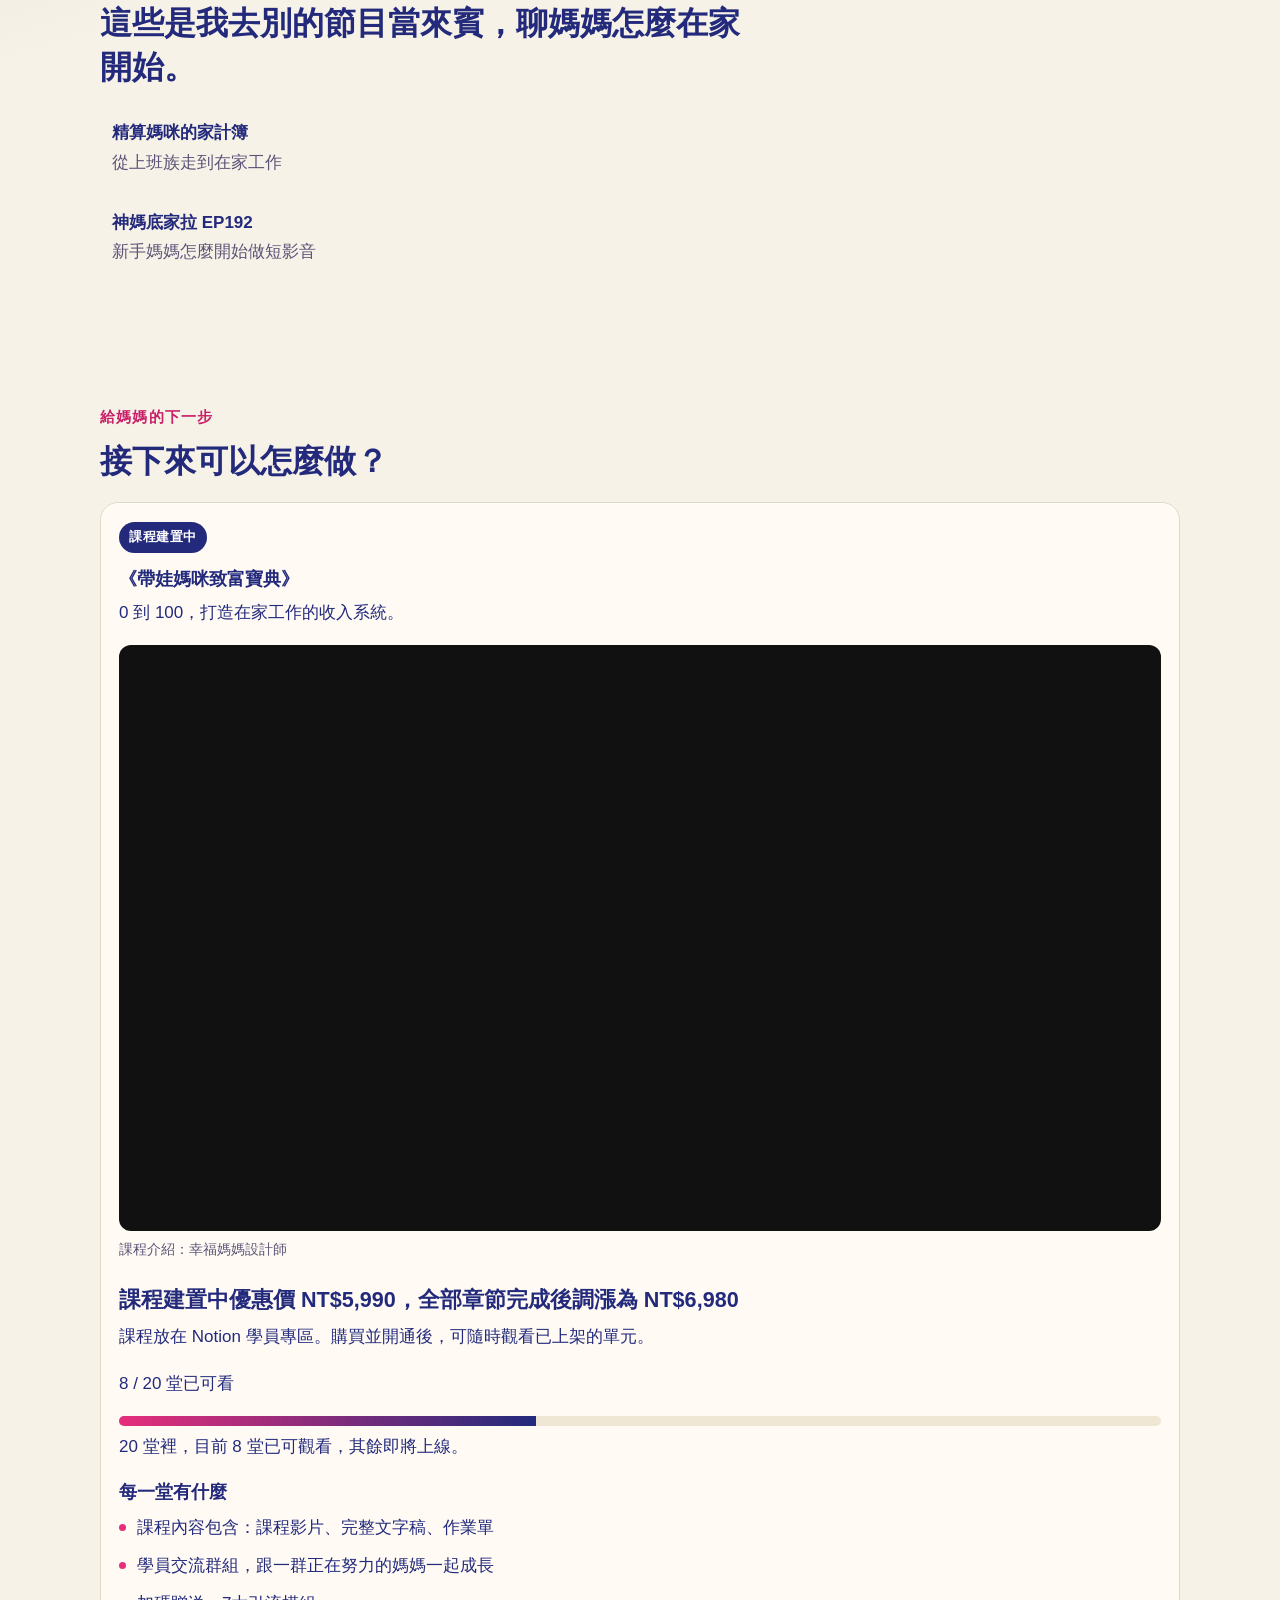
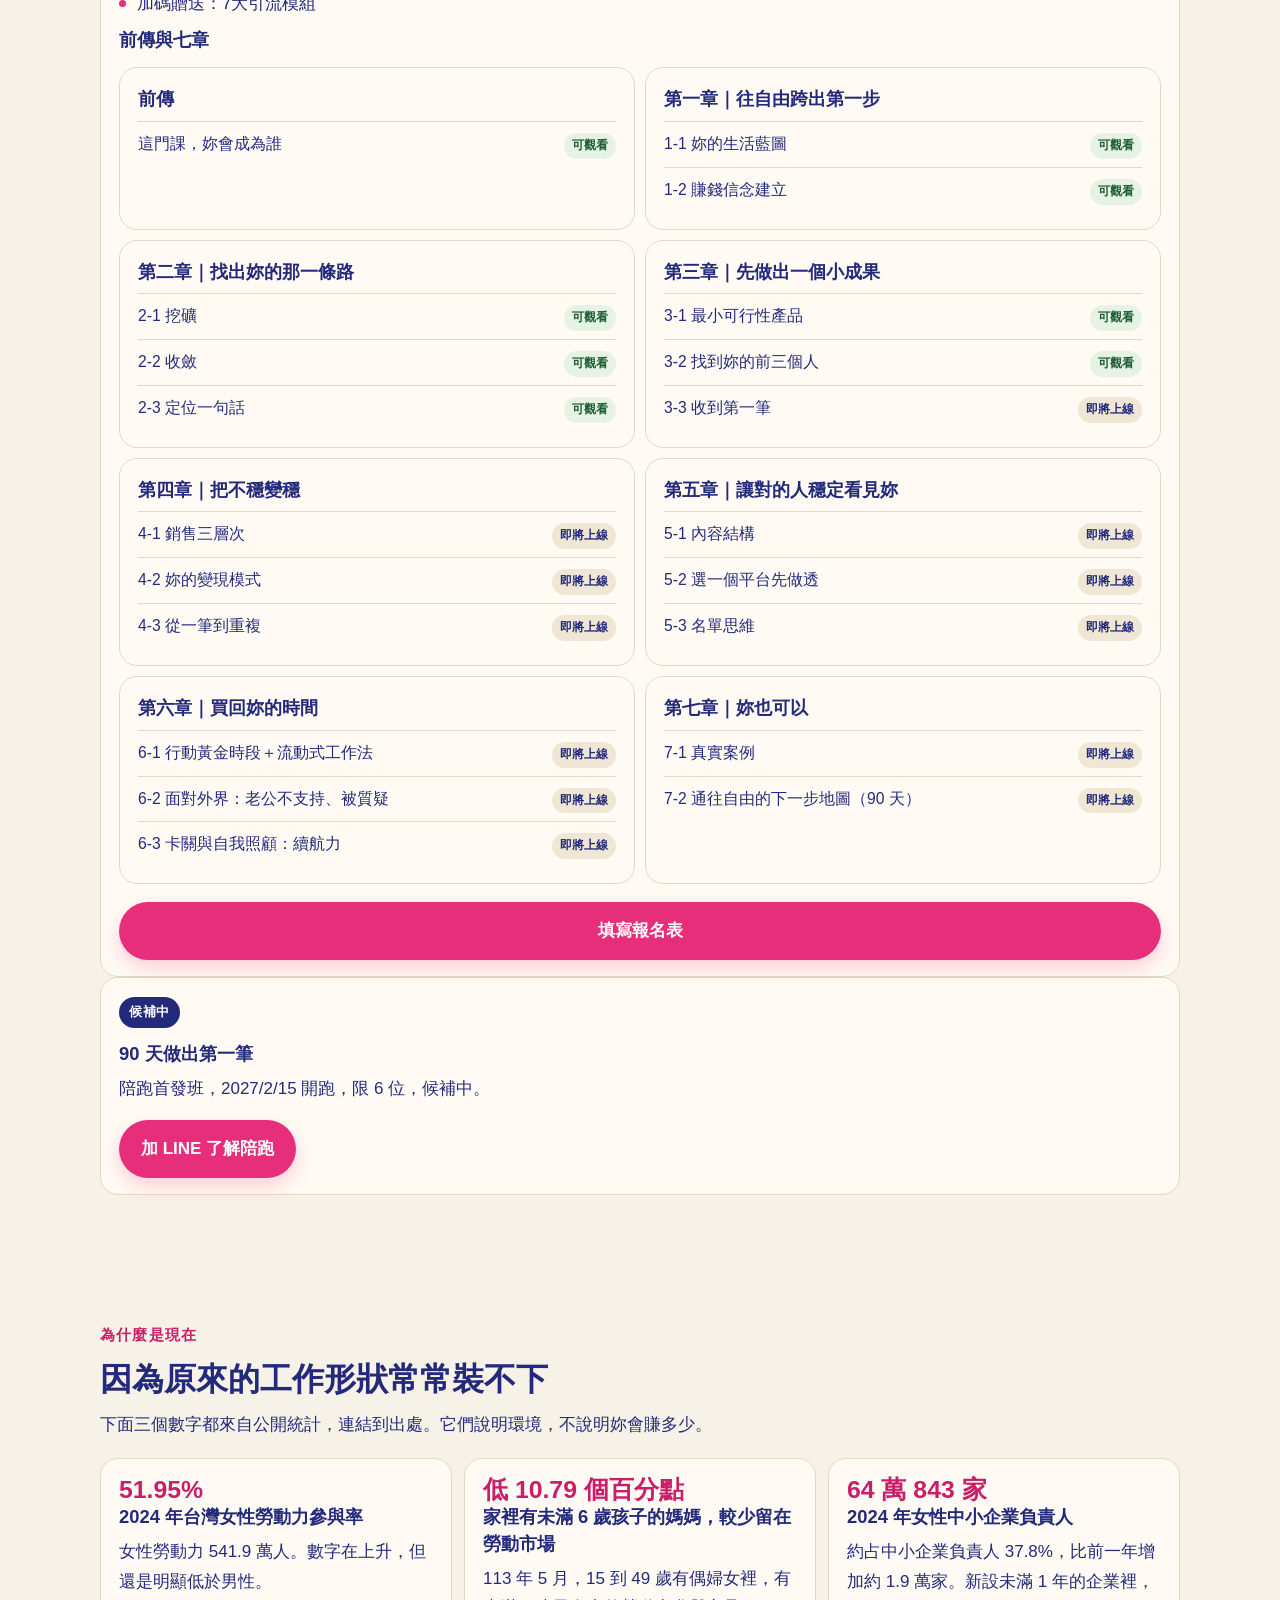
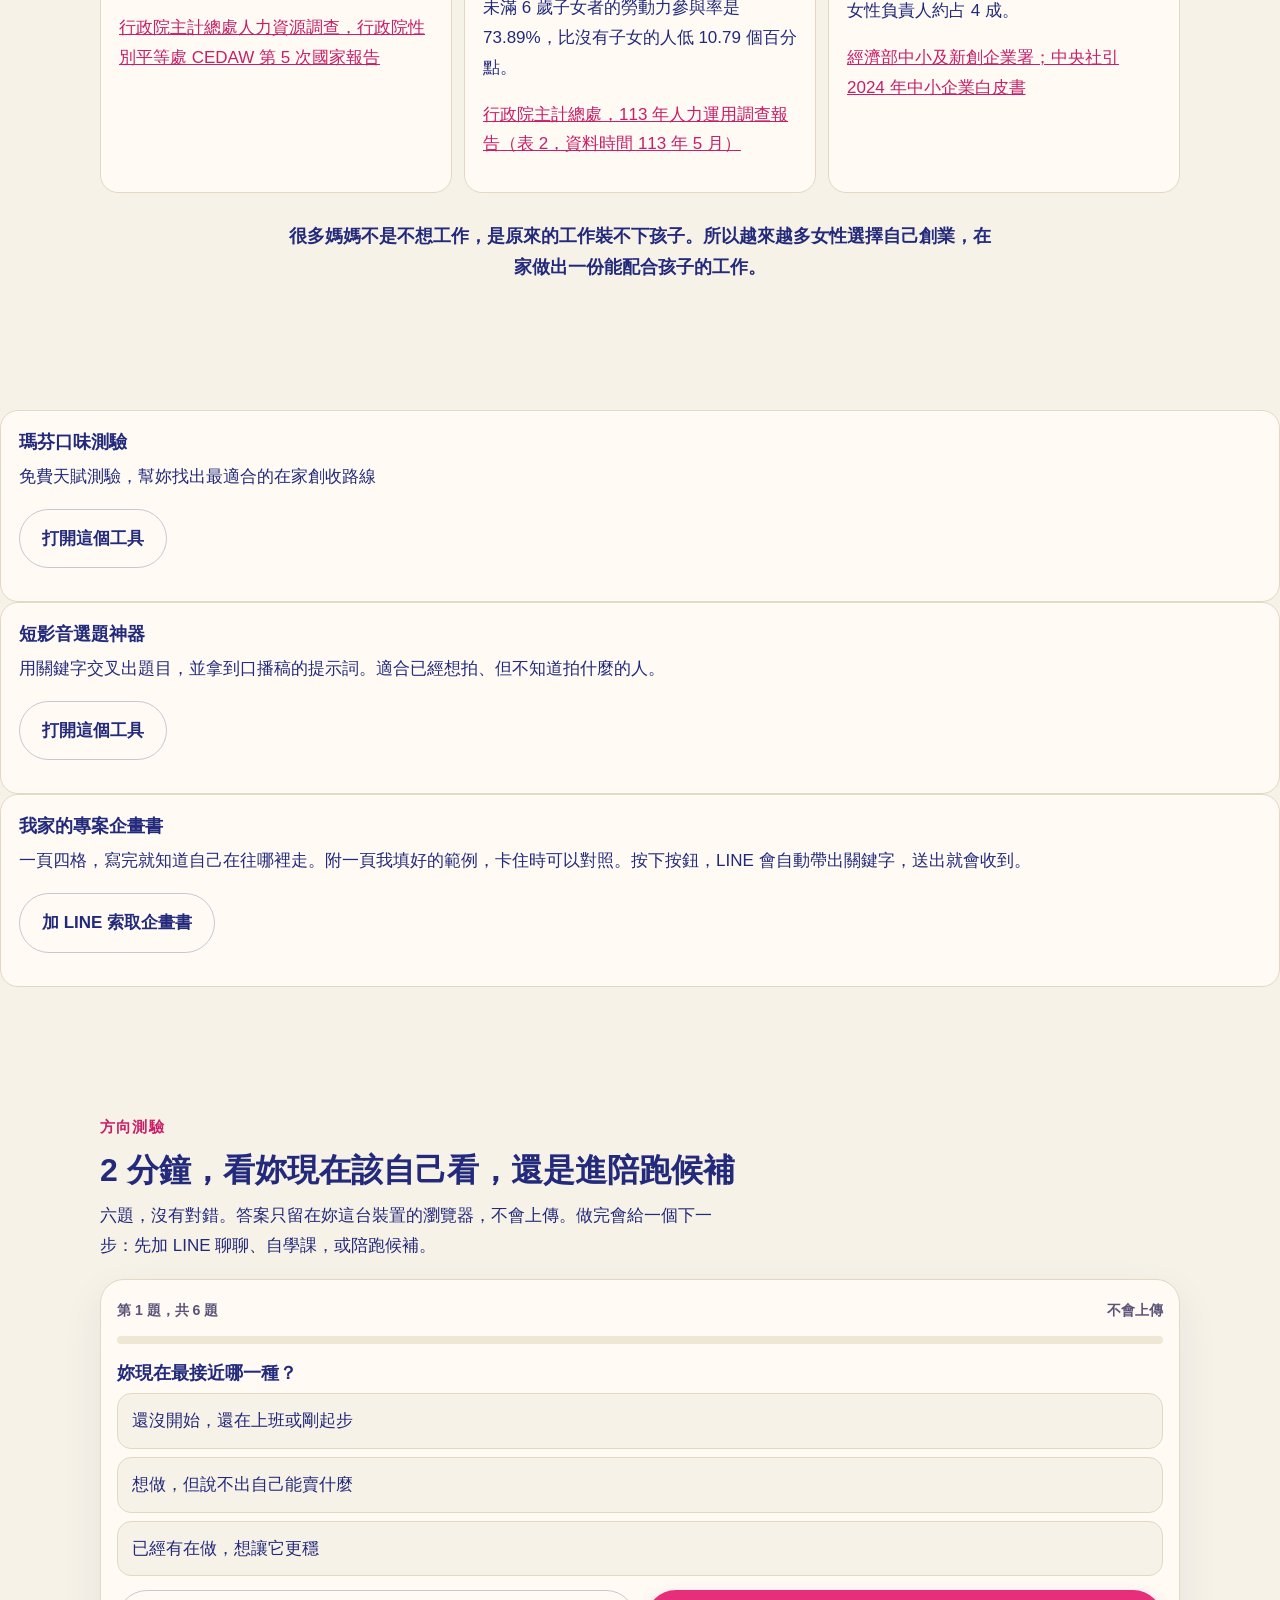
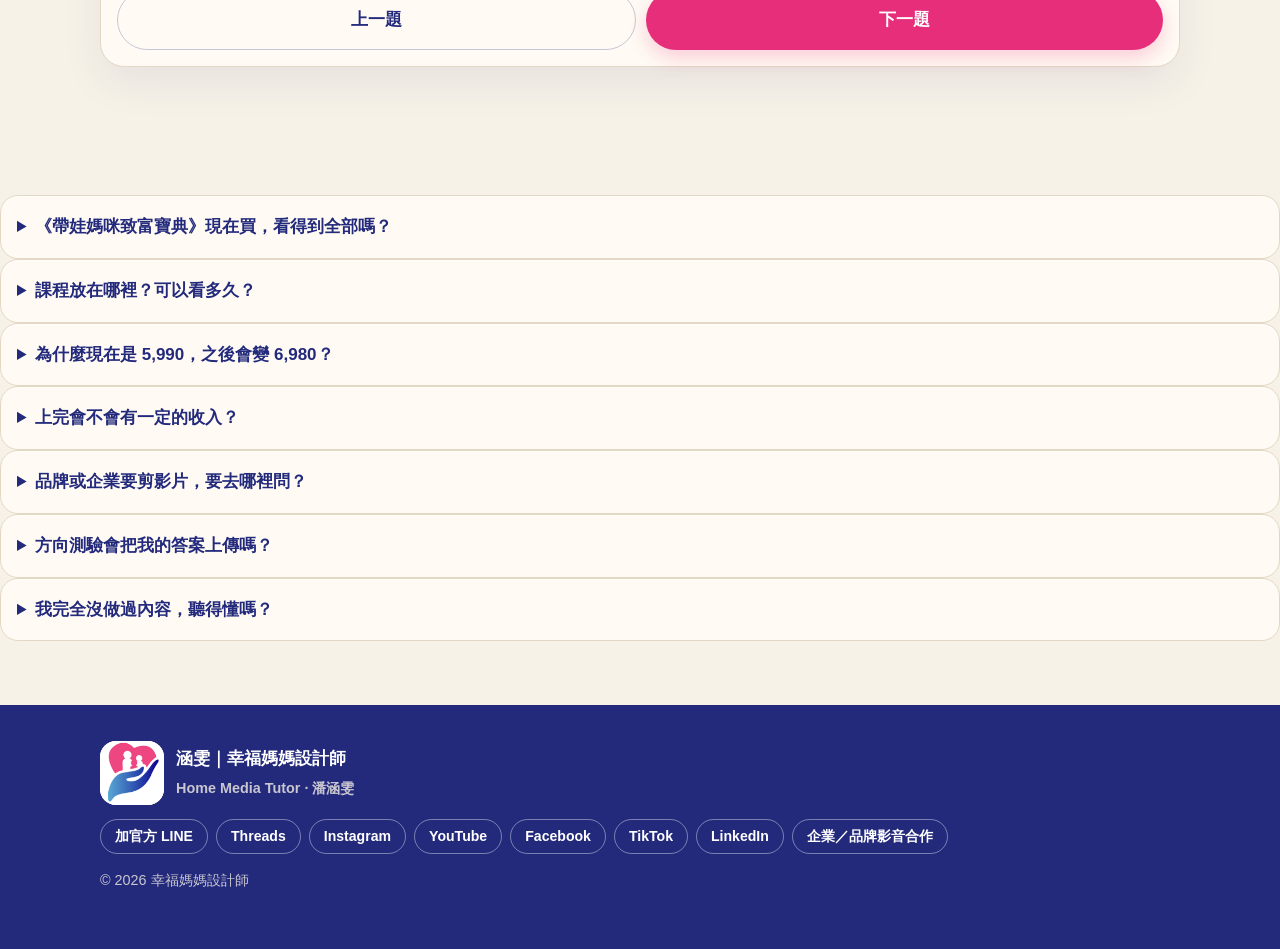
==== commit e19d5558: "統計區加結論句；企畫書卡改為我家的專案企畫書" ====
--- a/index.html
+++ b/index.html
@@ -4,7 +4,7 @@
   <meta charset="UTF-8">
   <meta name="viewport" content="width=device-width, initial-scale=1">
   <title>涵雯｜幸福媽媽設計師 · Home Media Tutor</title>
-  <meta name="description" content="別人教媽媽怎麼賣東西，我幫妳先找出妳能賣什麼，然後在 90 天內把它做出來。先做方向測驗，再加官方 LINE @360ivkvs。">
+  <meta name="description" content="別人教媽媽怎麼賣東西，我幫妳先找出妳能賣什麼，然後在 90 天內把它做出來。先做方向測驗，找到適合妳的第一步。">
   <meta name="theme-color" content="#F7F2E7">
   <link rel="canonical" href="https://hanwen119.github.io/">
   <link rel="icon" href="./favicon.png" type="image/png">
@@ -176,6 +176,7 @@
           <p>下面三個數字都來自公開統計，連結到出處。它們說明環境，不說明妳會賺多少。</p>
         </div>
         <div class="stats" id="stats"></div>
+        <p class="stats-takeaway">很多媽媽不是不想工作，是原來的工作裝不下孩子。所以越來越多女性選擇自己創業，在家做出一份能配合孩子的工作。</p>
       </div>
     </section>
 
--- a/assets/main-1123.css
+++ b/assets/main-1123.css
@@ -894,3 +894,132 @@
 .b2b-quote footer {
   color: var(--ink-soft);
 }
+
+.b2b-portfolio {
+  padding: 8px 0 18px;
+}
+.work-grid {
+  display: grid;
+  grid-template-columns: repeat(auto-fill, minmax(220px, 260px));
+  gap: 16px;
+  justify-content: start;
+}
+.work-card {
+  background: var(--card);
+  border: 1px solid var(--line);
+  border-radius: var(--radius);
+  box-shadow: var(--shadow);
+  overflow: hidden;
+  display: flex;
+  flex-direction: column;
+}
+.work-thumb {
+  position: relative;
+  display: block;
+  aspect-ratio: 9 / 16;
+  background: #111;
+  overflow: hidden;
+}
+.work-thumb img {
+  width: 100%;
+  height: 100%;
+  object-fit: cover;
+  display: block;
+}
+.work-play {
+  position: absolute;
+  left: 50%;
+  top: 50%;
+  width: 52px;
+  height: 52px;
+  border-radius: 50%;
+  background: var(--pink);
+  transform: translate(-50%, -50%);
+  box-shadow: 0 8px 20px #e62e7b55;
+  pointer-events: none;
+}
+.work-play::after {
+  content: "";
+  position: absolute;
+  left: 21px;
+  top: 16px;
+  border-style: solid;
+  border-width: 10px 0 10px 16px;
+  border-color: transparent transparent transparent #fff;
+}
+.work-body {
+  padding: 14px 16px 16px;
+  display: flex;
+  flex-direction: column;
+  gap: 6px;
+  flex: 1;
+}
+.work-kicker {
+  margin: 0;
+  color: var(--pink-deep);
+  font-size: 0.82rem;
+  font-weight: 750;
+  letter-spacing: 0.04em;
+}
+.work-body h3 {
+  margin: 0;
+  font-size: 1.02rem;
+  line-height: 1.4;
+  color: var(--navy);
+}
+.work-topic {
+  margin: 0;
+  color: var(--ink-soft);
+  font-size: 0.95rem;
+}
+.work-views {
+  margin: 0 0 6px;
+  color: var(--pink-deep);
+  font-weight: 700;
+  font-size: 0.92rem;
+}
+.work-body .btn {
+  margin-top: auto;
+  align-self: flex-start;
+  padding: 10px 18px;
+  font-size: 0.95rem;
+}
+@media (max-width: 520px) {
+  .work-grid {
+    grid-template-columns: 1fr;
+  }
+  .work-card {
+    flex-direction: row;
+    align-items: stretch;
+  }
+  .work-thumb {
+    width: 132px;
+    flex: none;
+    aspect-ratio: 9 / 16;
+  }
+  .work-play {
+    width: 36px;
+    height: 36px;
+  }
+  .work-play::after {
+    left: 14px;
+    top: 10px;
+    border-width: 8px 0 8px 12px;
+  }
+  .work-body {
+    padding: 12px 14px 14px;
+  }
+  .work-body h3 {
+    font-size: 0.98rem;
+  }
+}
+
+.stats-takeaway {
+  margin: 28px auto 0;
+  max-width: 40em;
+  text-align: center;
+  font-size: 1.12rem;
+  font-weight: 700;
+  line-height: 1.7;
+  color: var(--ink, #1f2a5a);
+}
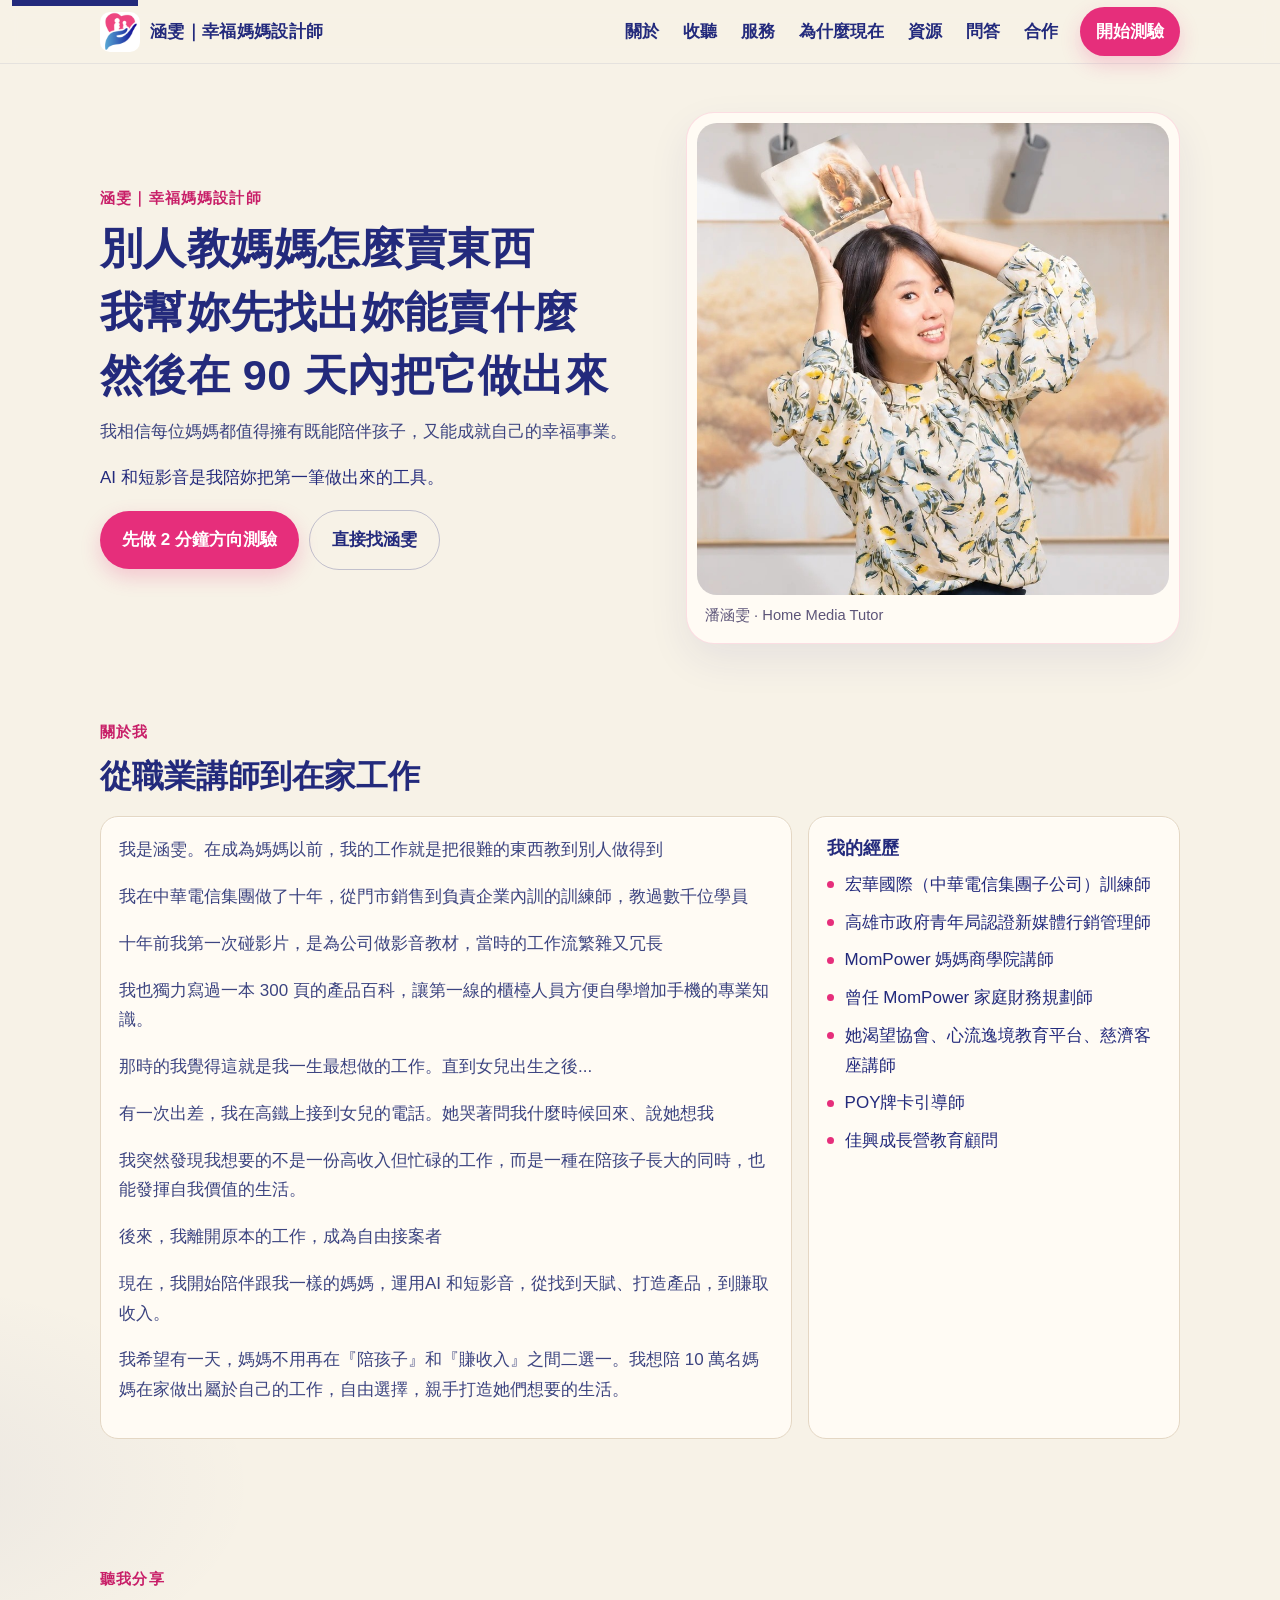
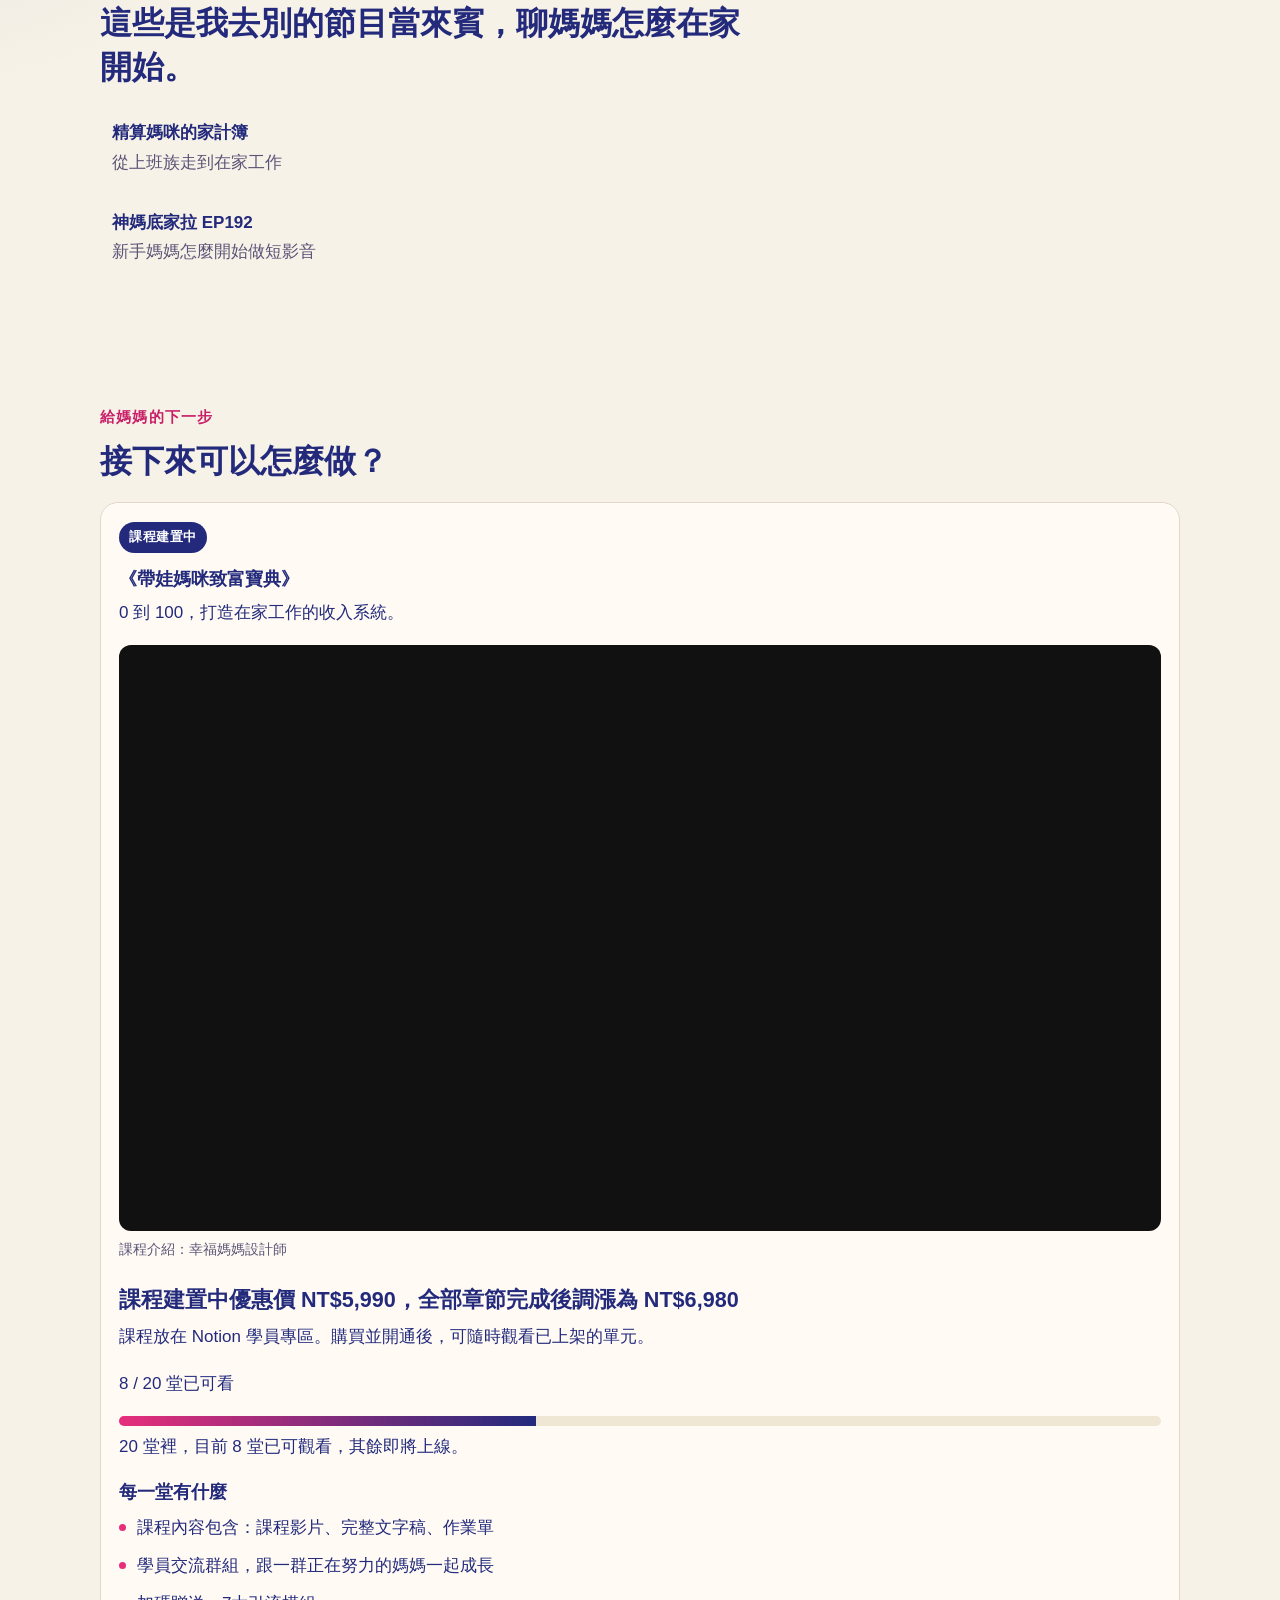
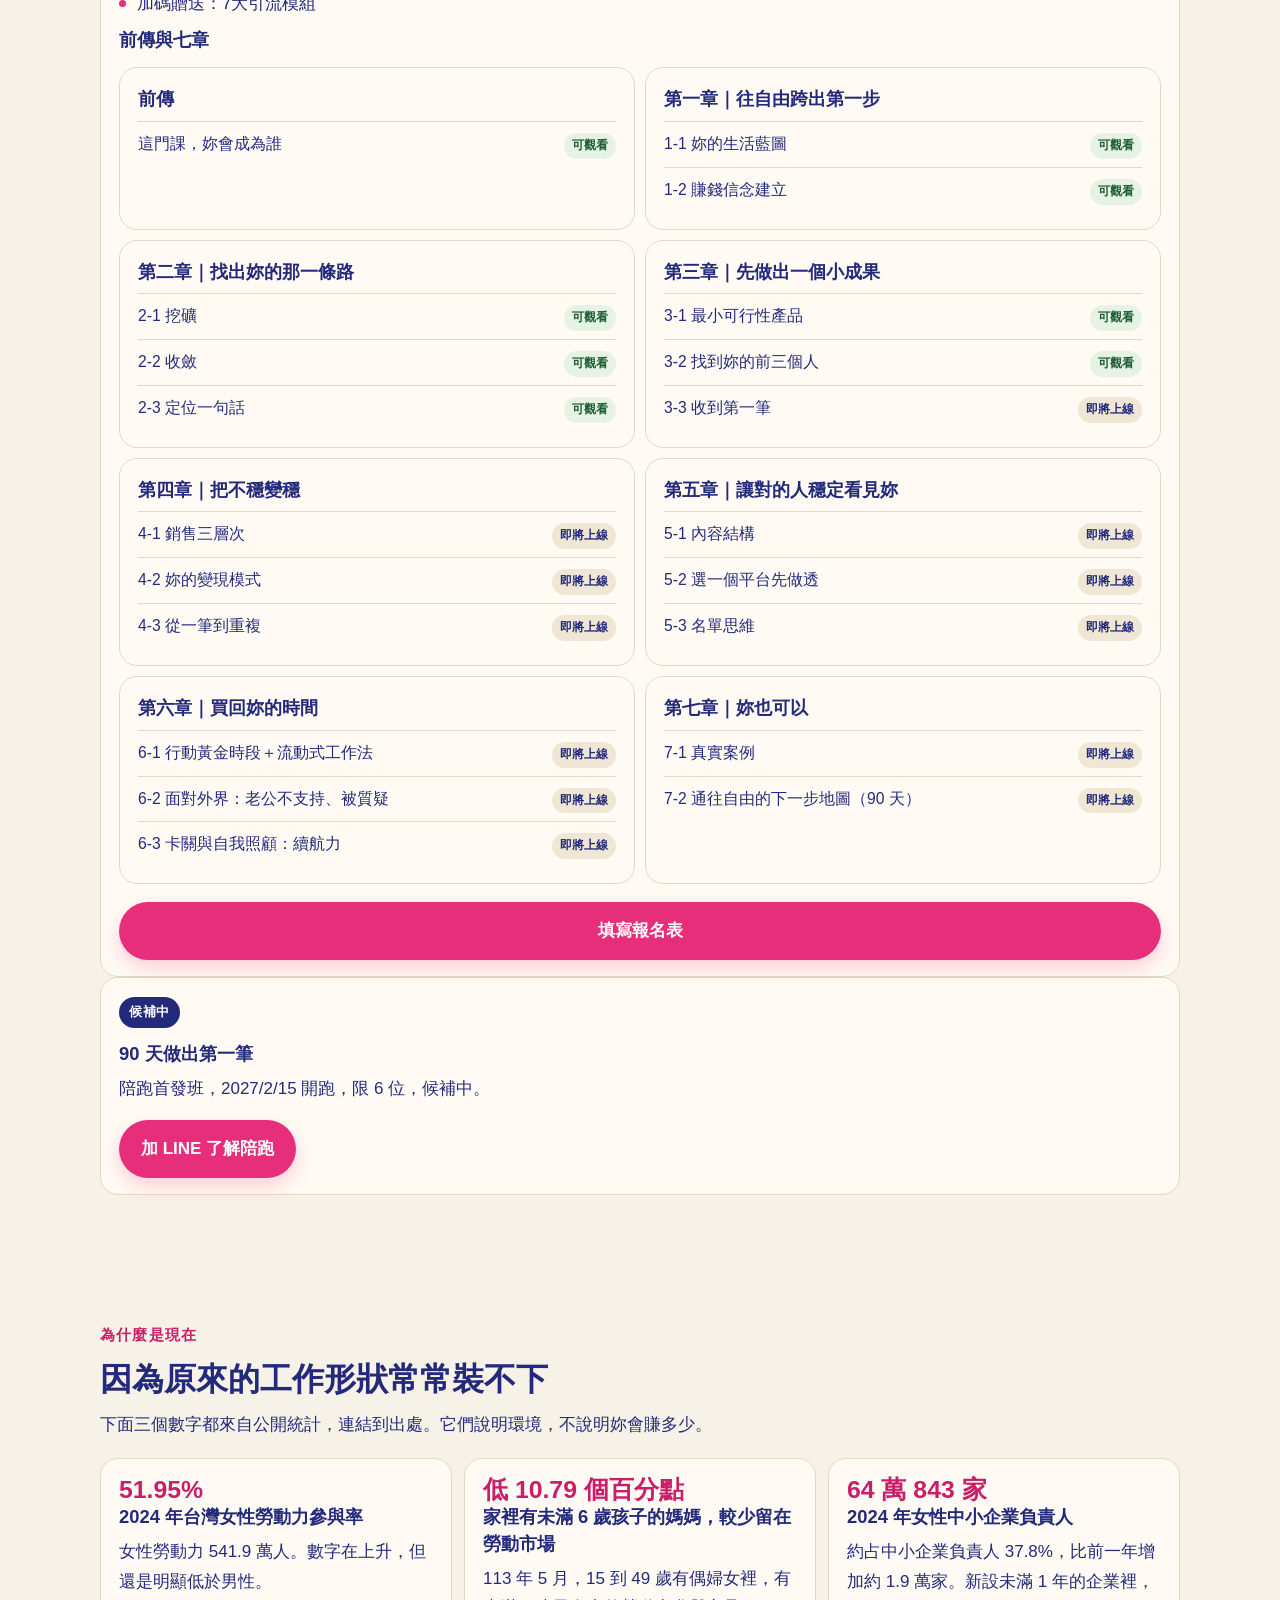
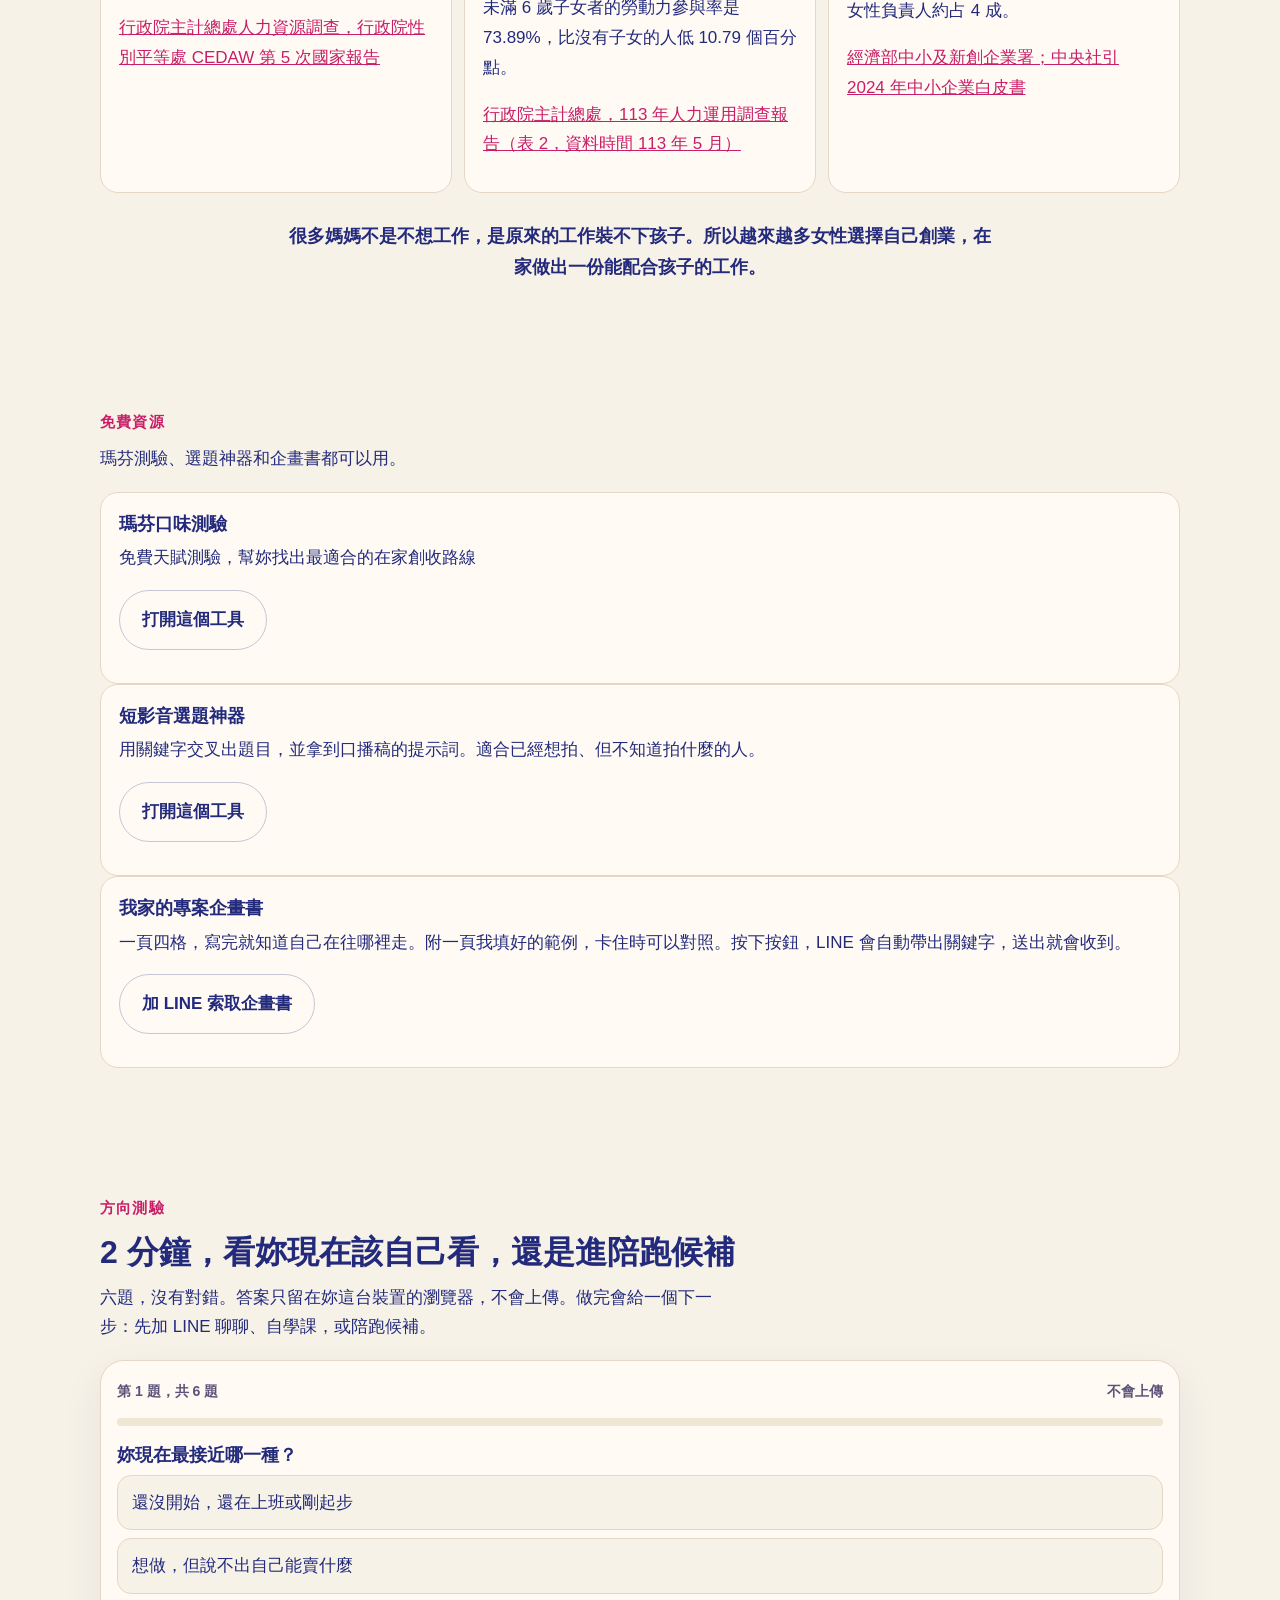
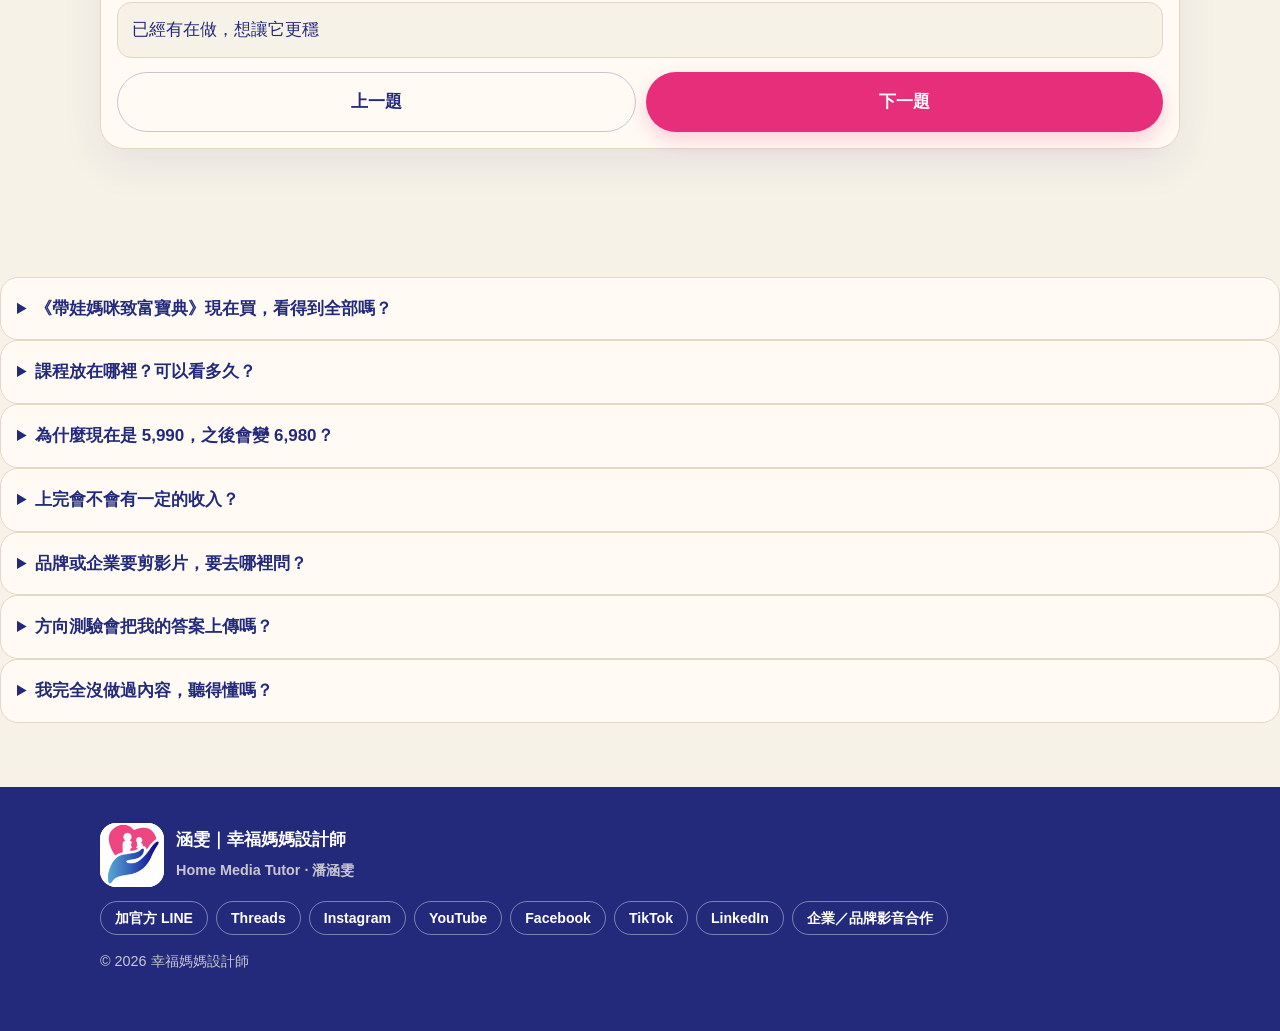
==== commit 30293b43: "修正免費資源區重複 id 造成標題與版面消失" ====
--- a/index.html
+++ b/index.html
@@ -186,7 +186,7 @@
           <p class="eyebrow">免費資源</p>
           <p>瑪芬測驗、選題神器和企畫書都可以用。</p>
         </div>
-        <div class="resources" id="resources"></div>
+        <div class="resources" id="resources-list"></div>
       </div>
     </section>
 
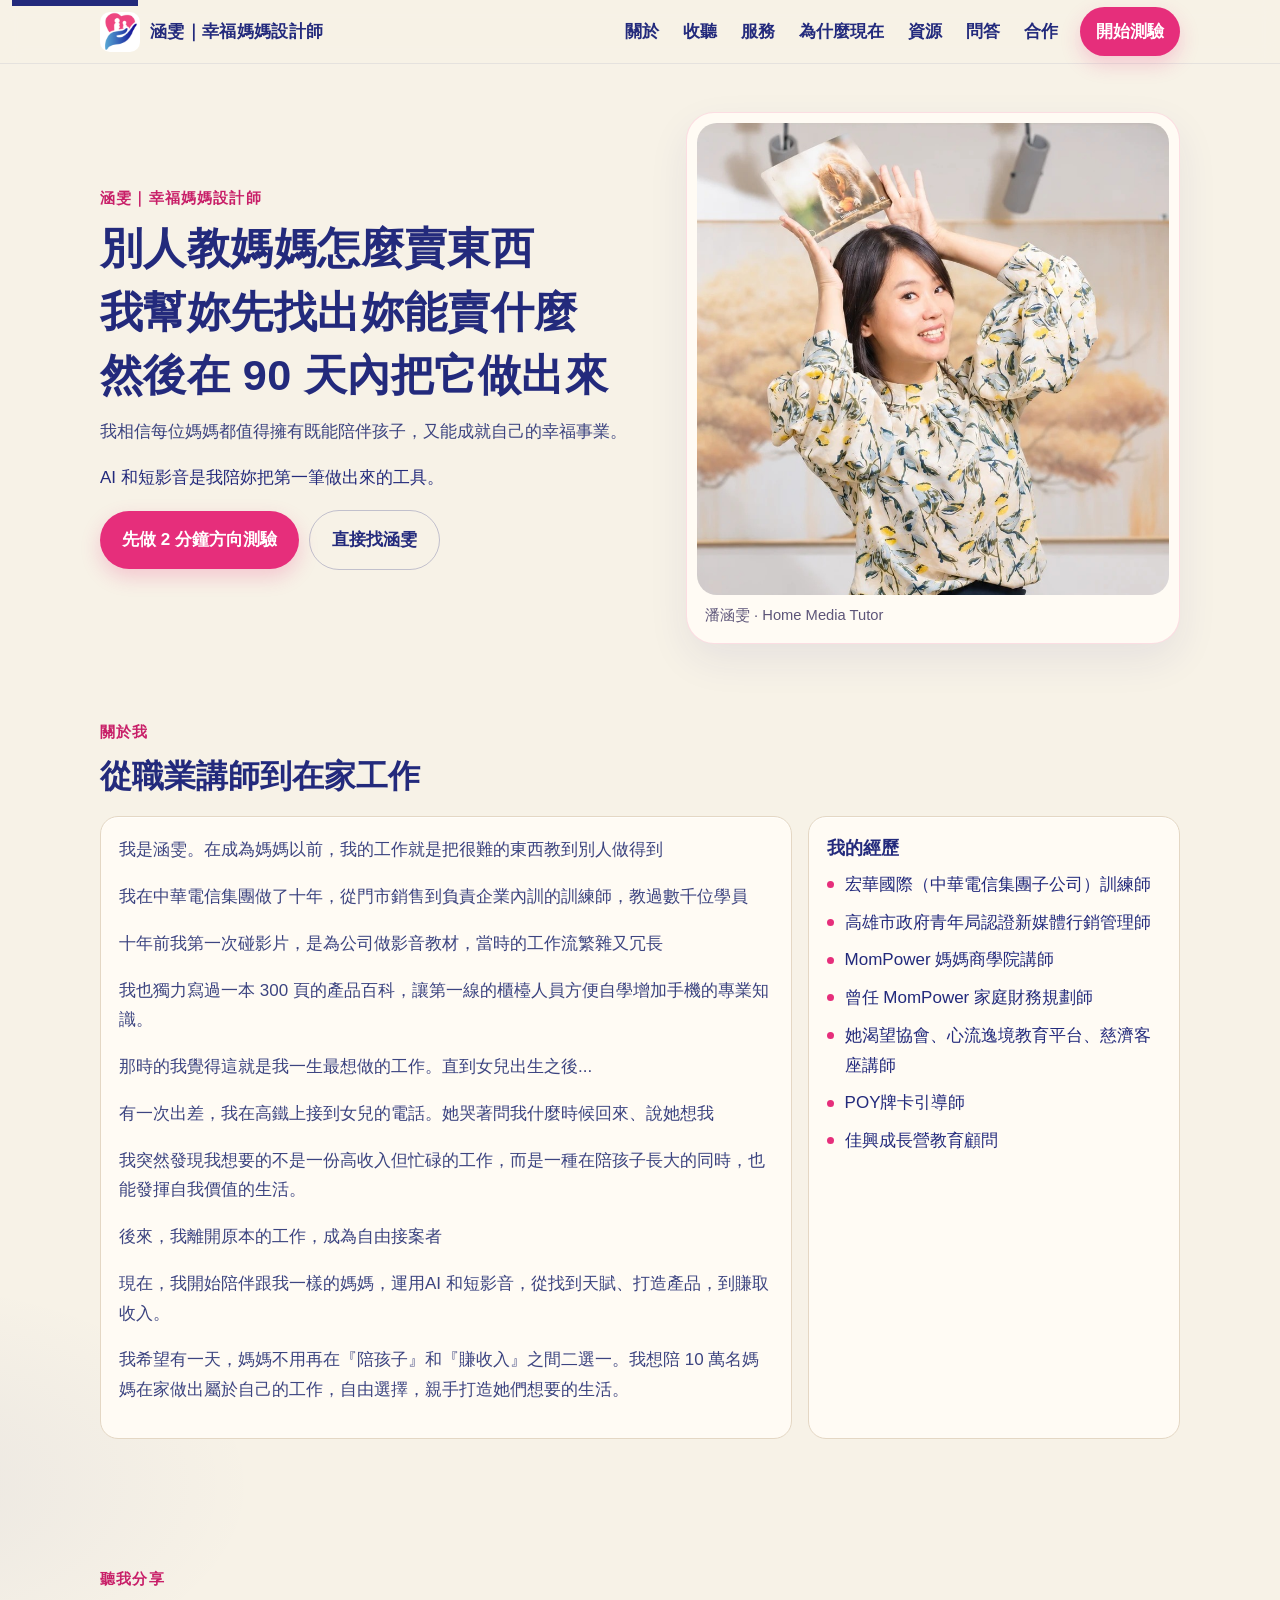
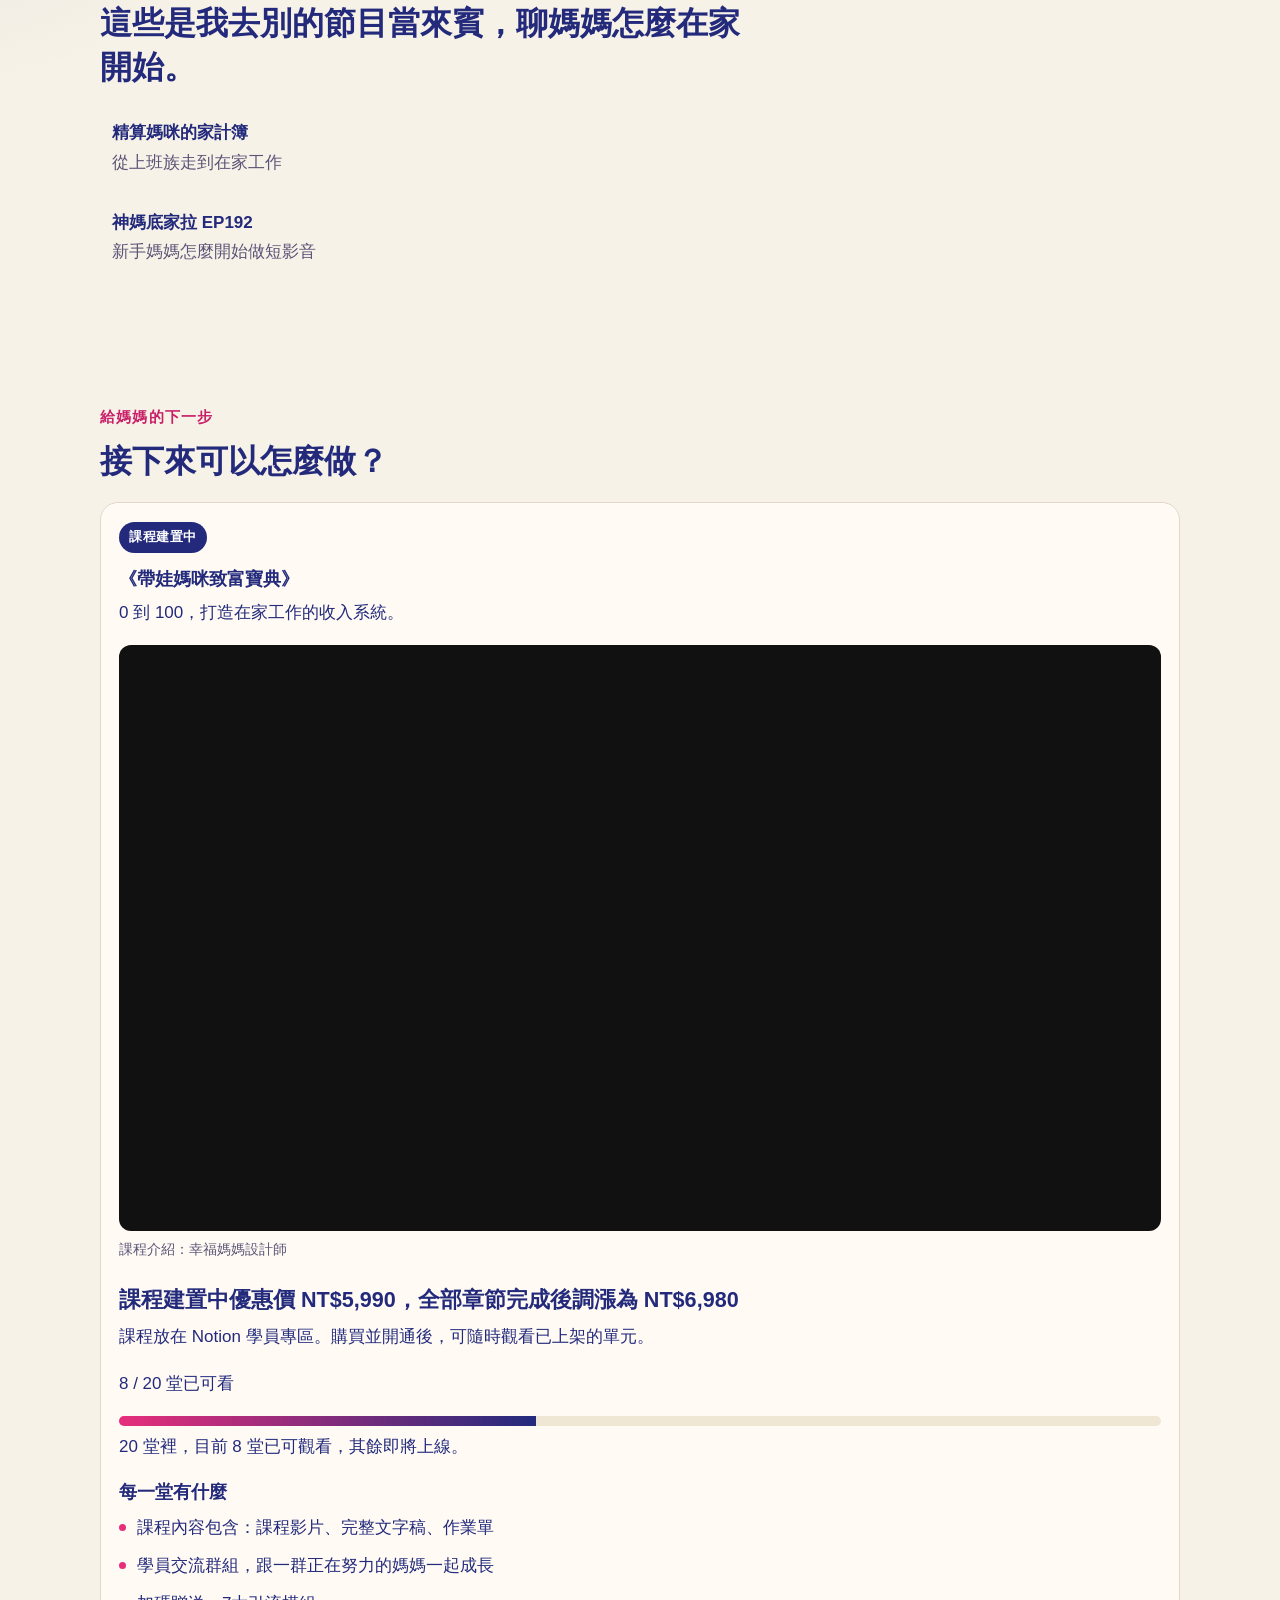
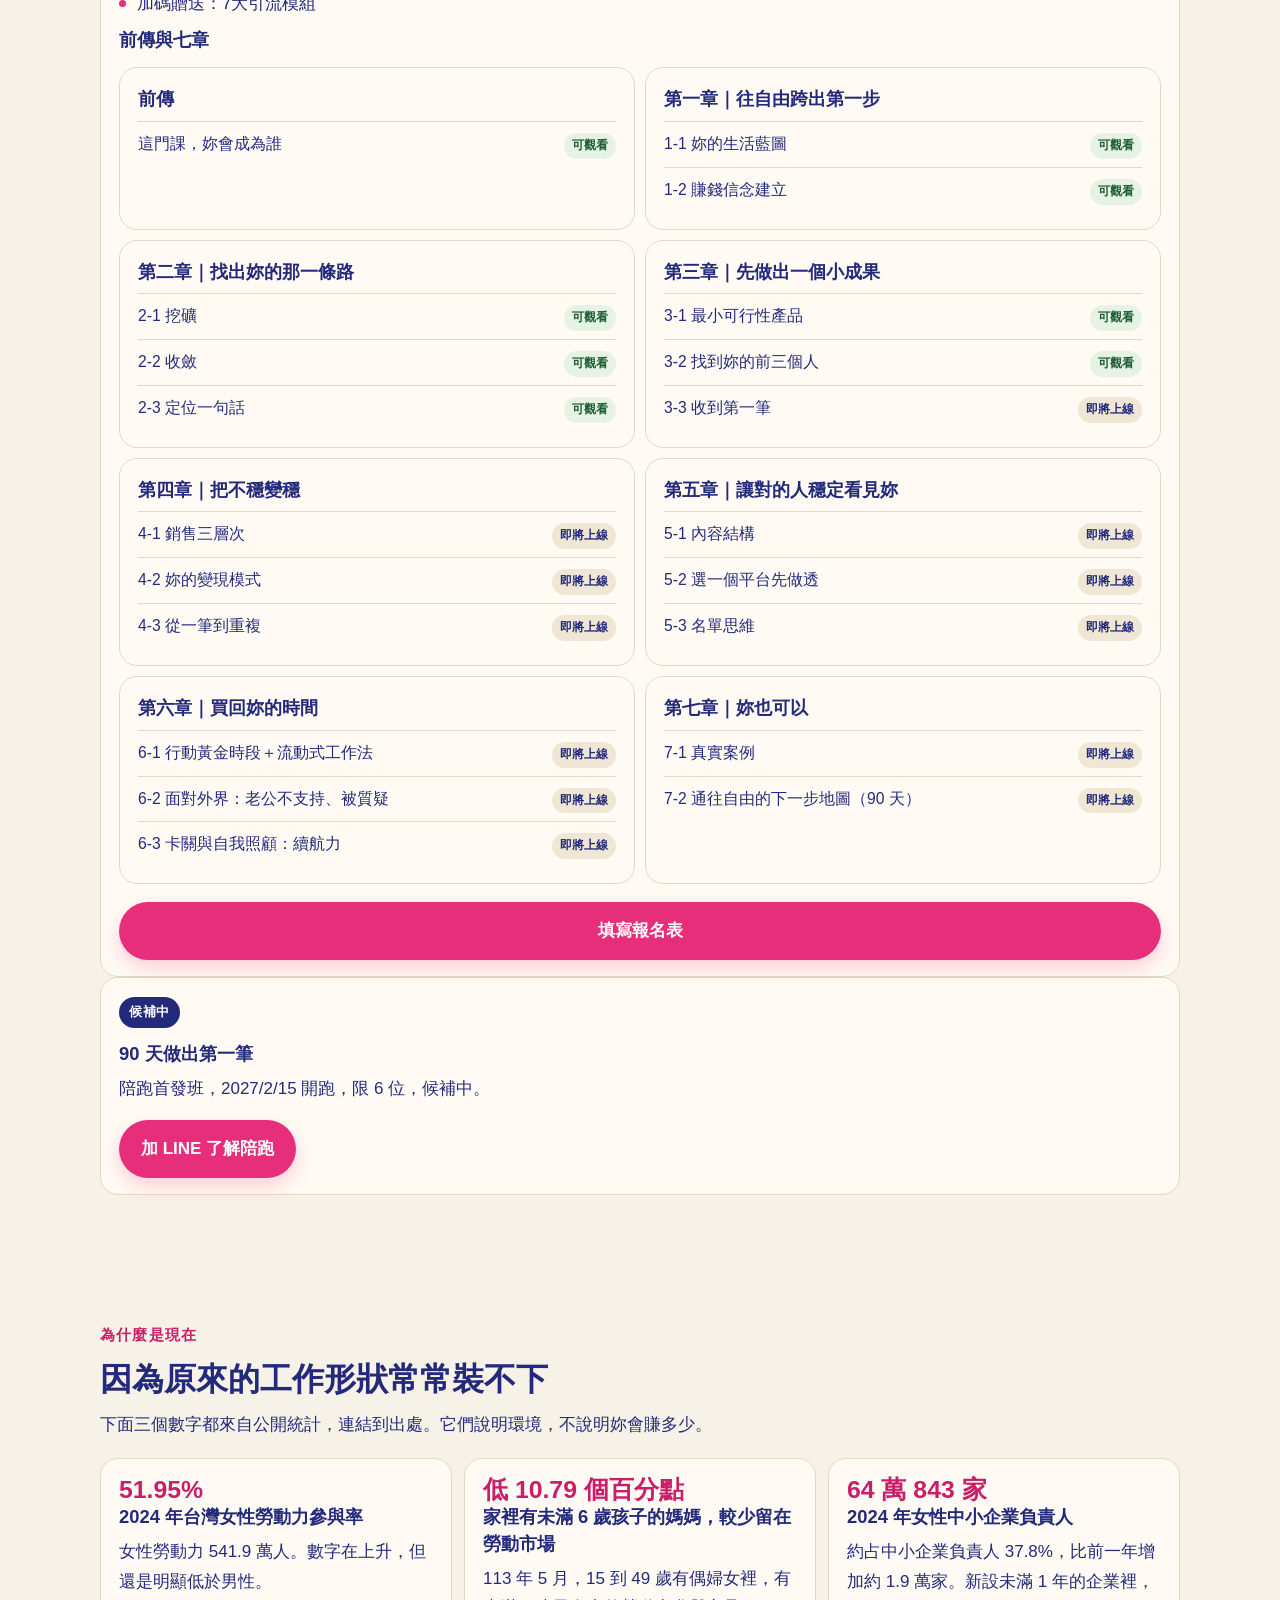
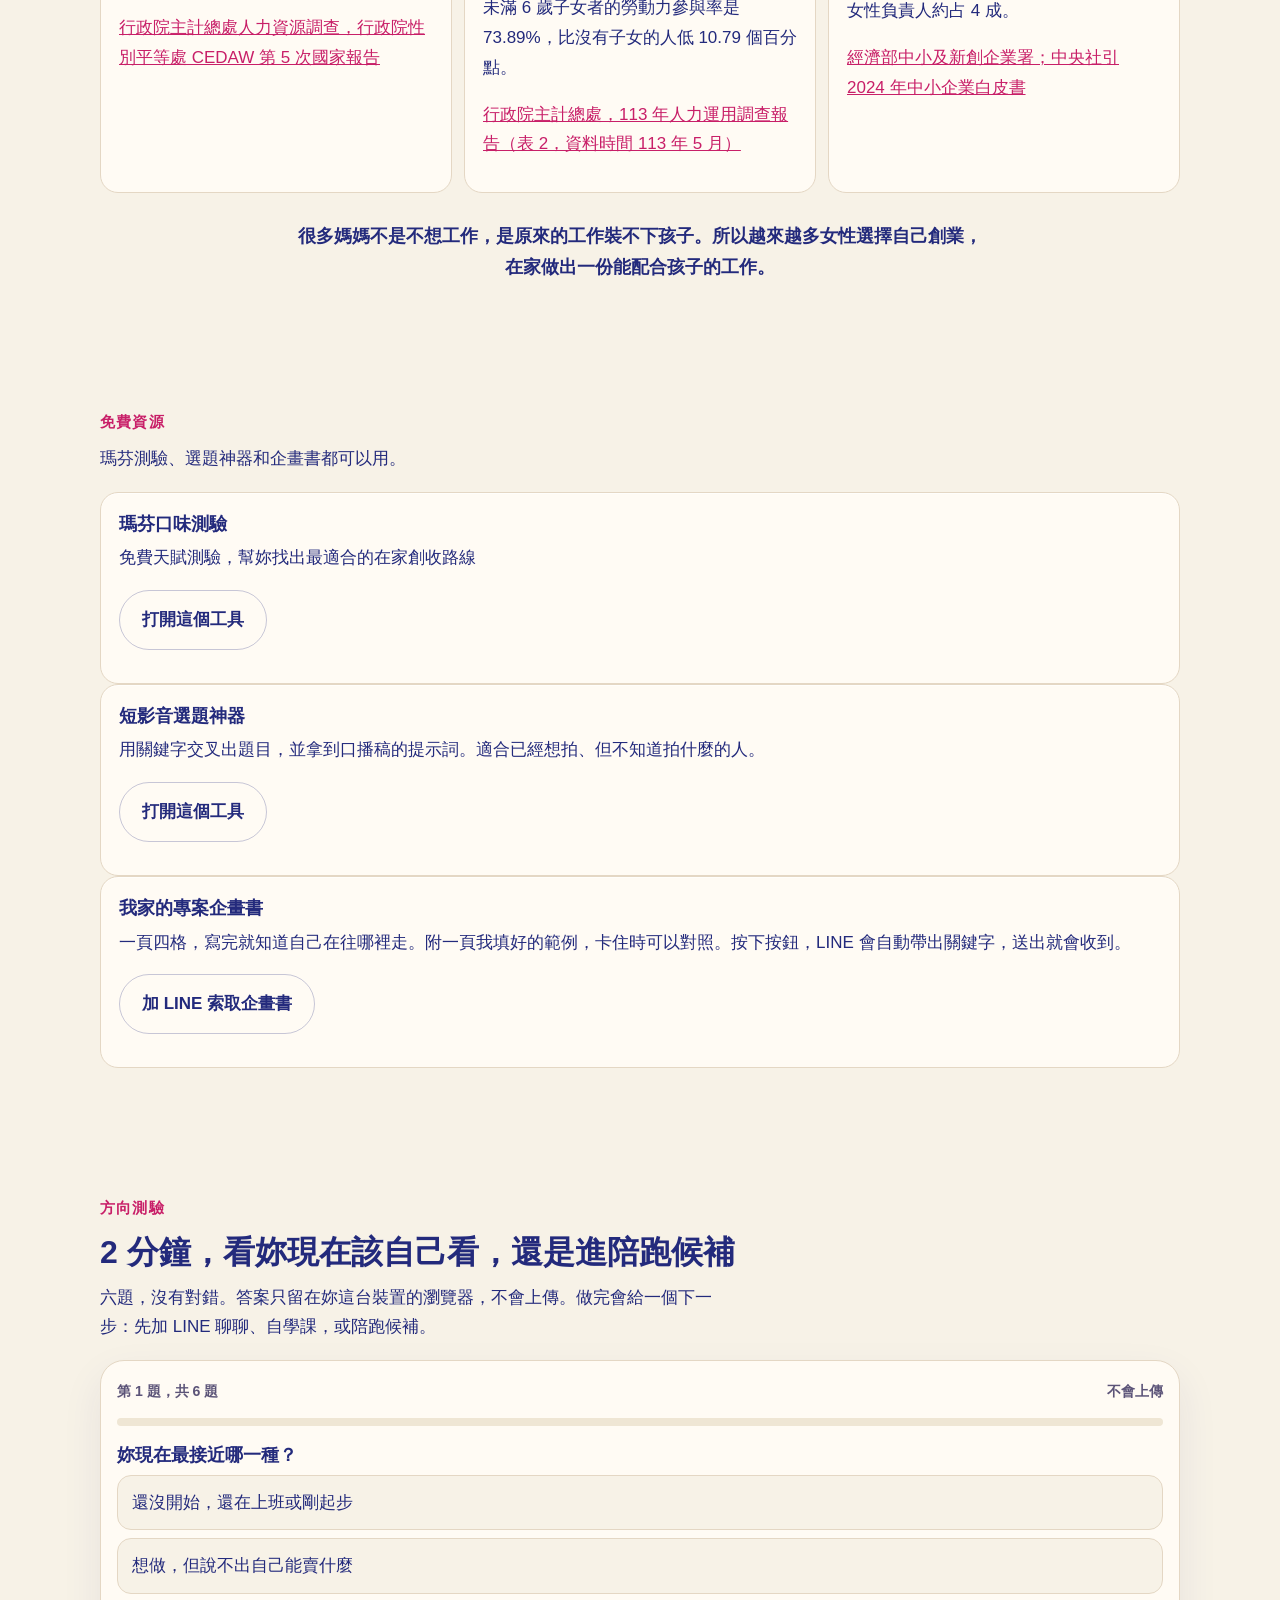
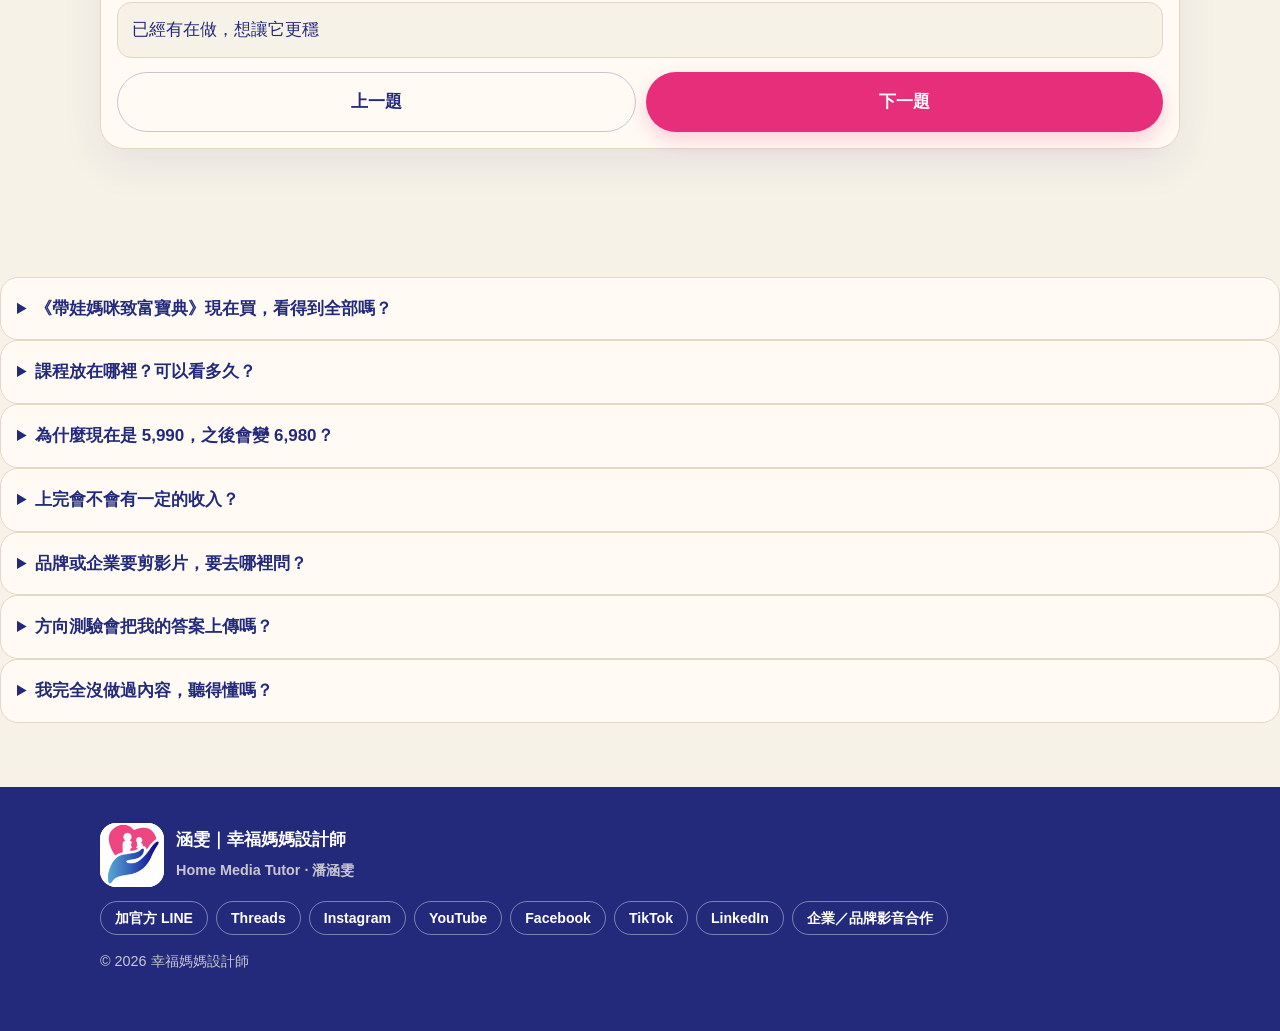
==== commit c051620a: "統計結論句：在家一句換到第二行" ====
--- a/index.html
+++ b/index.html
@@ -176,7 +176,7 @@
           <p>下面三個數字都來自公開統計，連結到出處。它們說明環境，不說明妳會賺多少。</p>
         </div>
         <div class="stats" id="stats"></div>
-        <p class="stats-takeaway">很多媽媽不是不想工作，是原來的工作裝不下孩子。所以越來越多女性選擇自己創業，在家做出一份能配合孩子的工作。</p>
+        <p class="stats-takeaway">很多媽媽不是不想工作，是原來的工作裝不下孩子。所以越來越多女性選擇自己創業，<br>在家做出一份能配合孩子的工作。</p>
       </div>
     </section>
 
